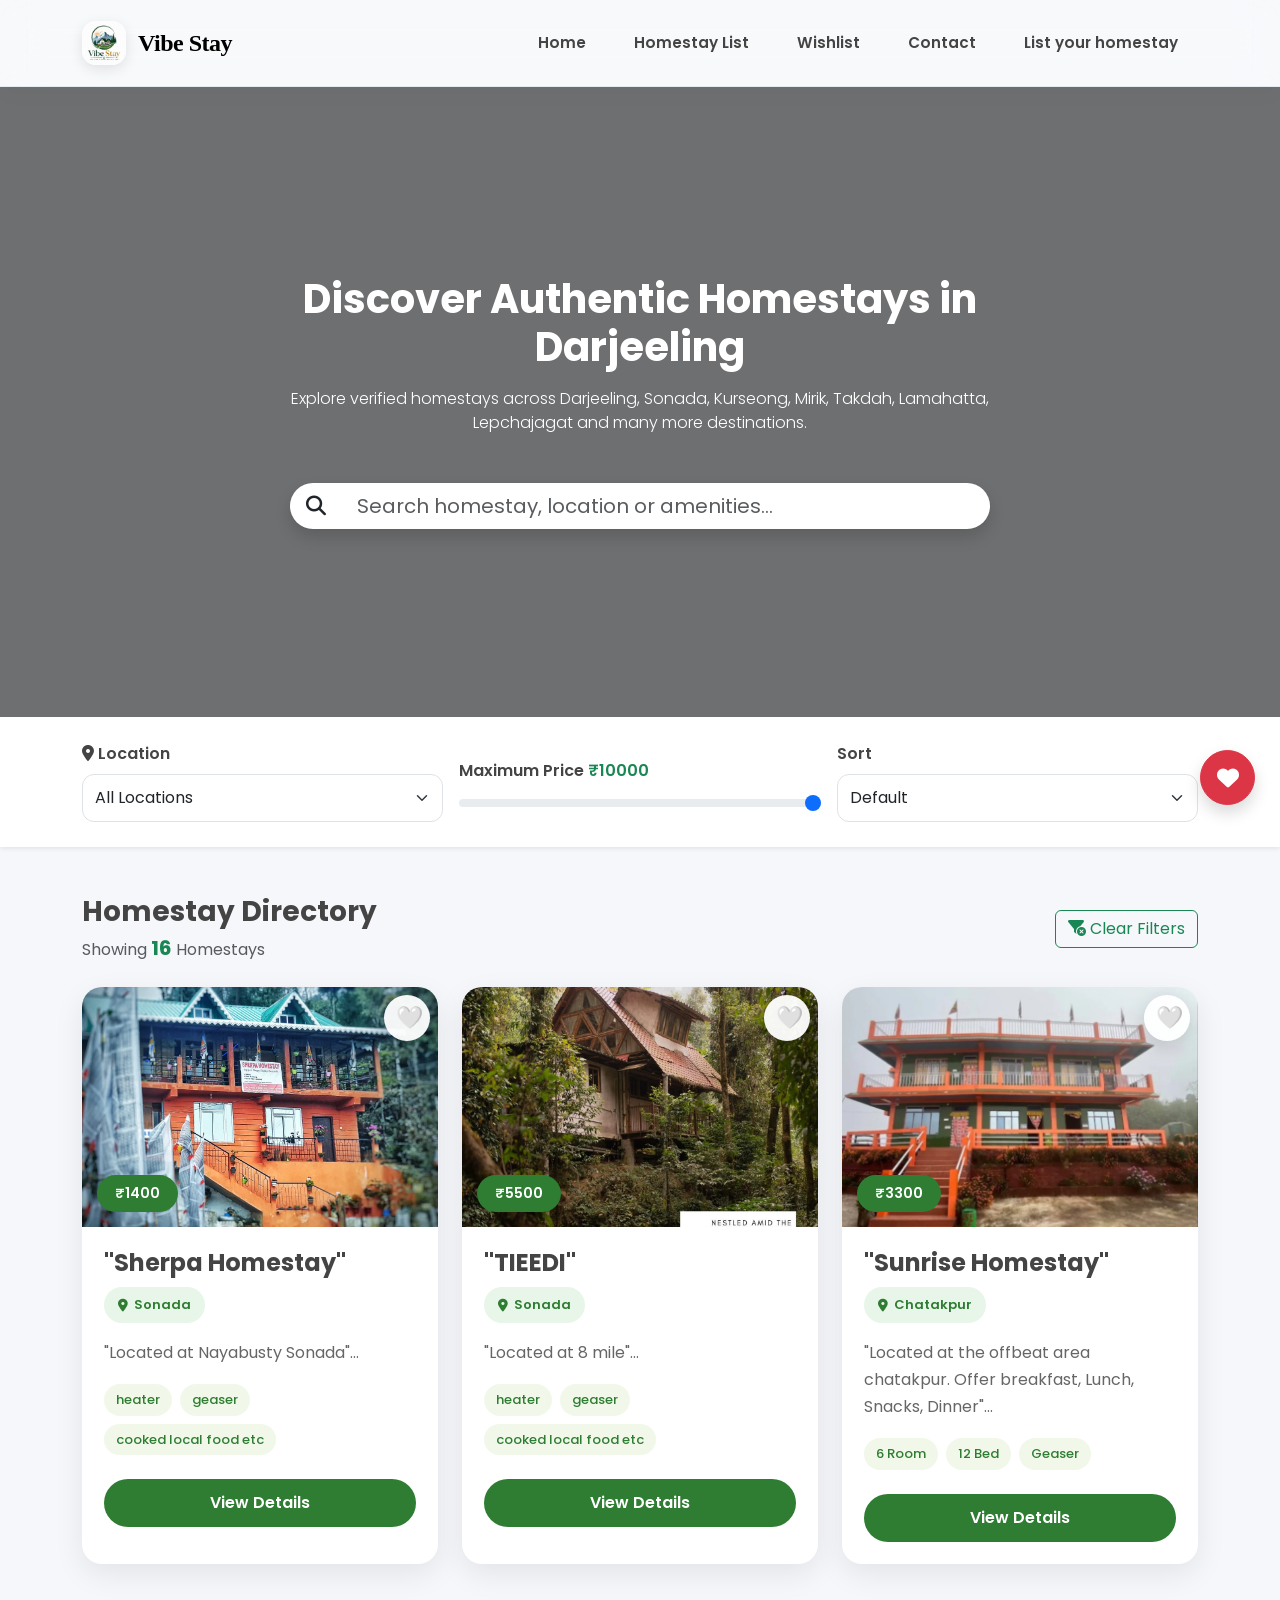
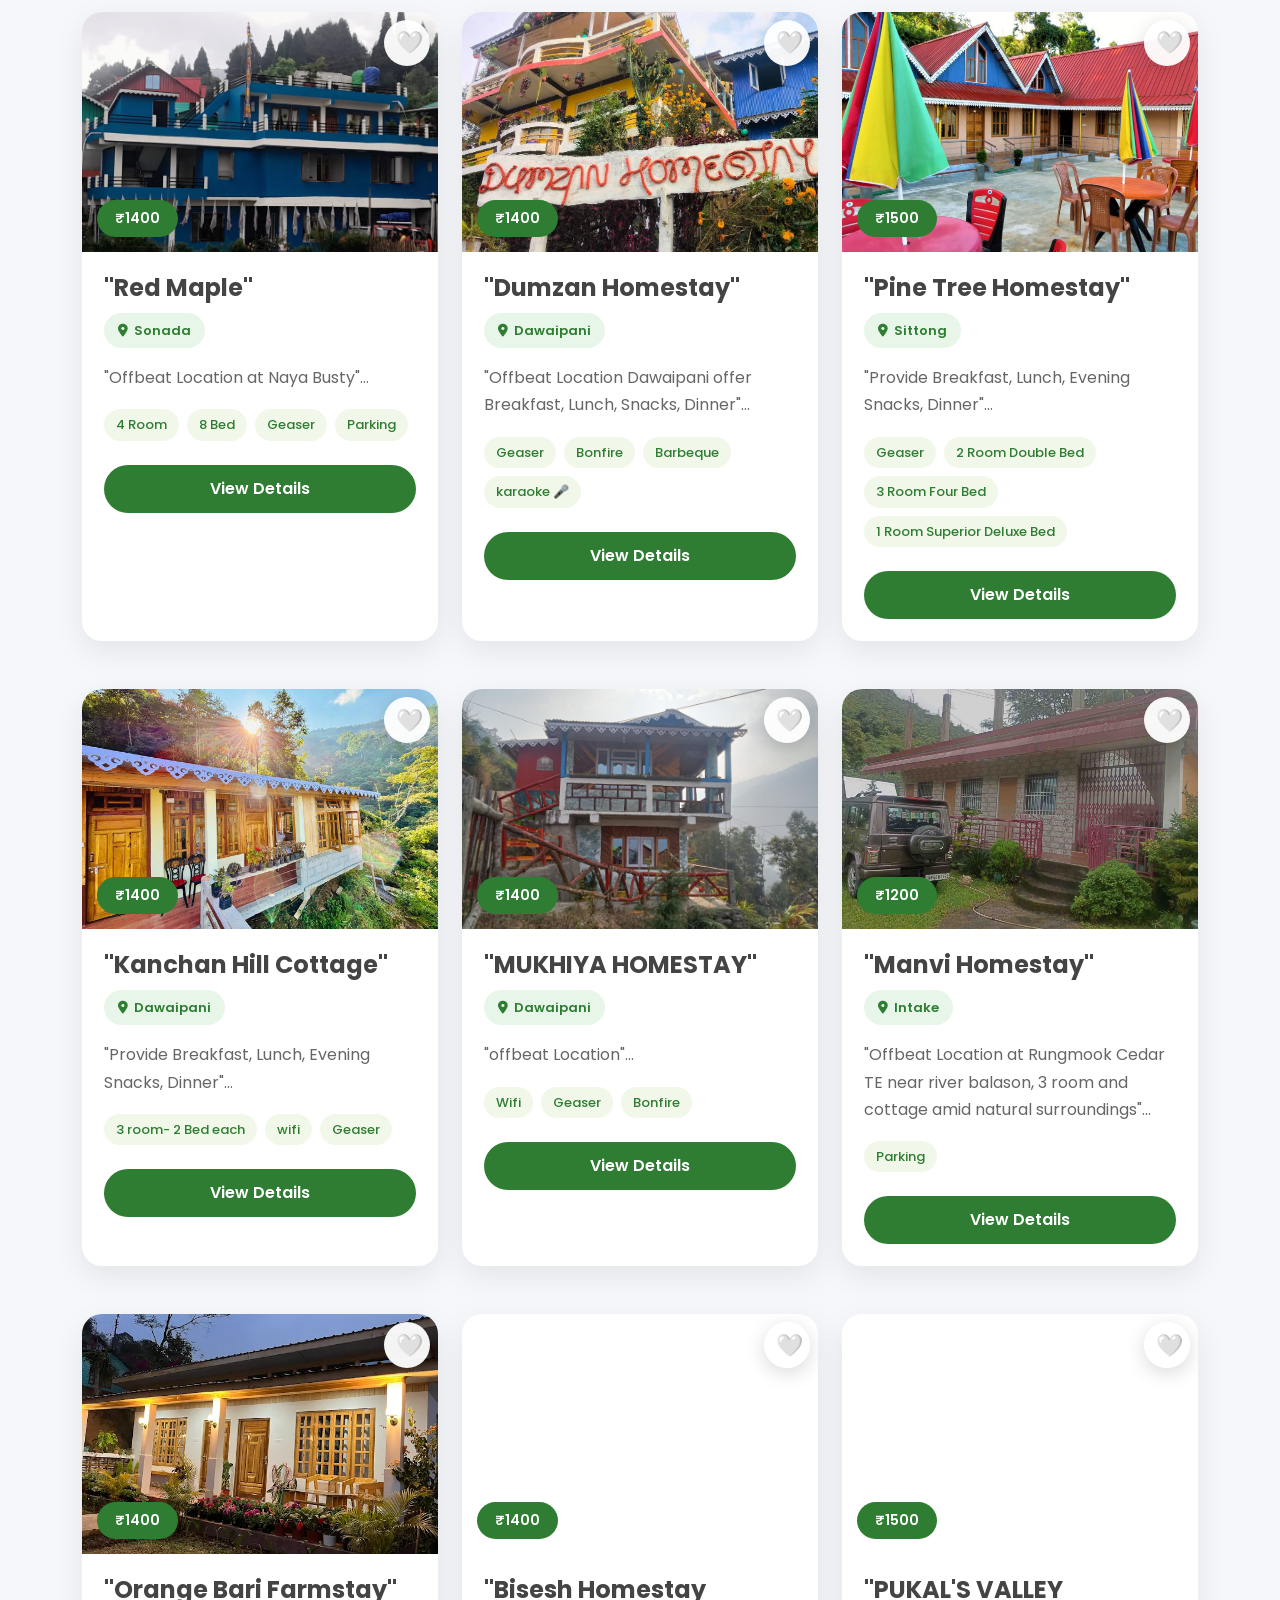
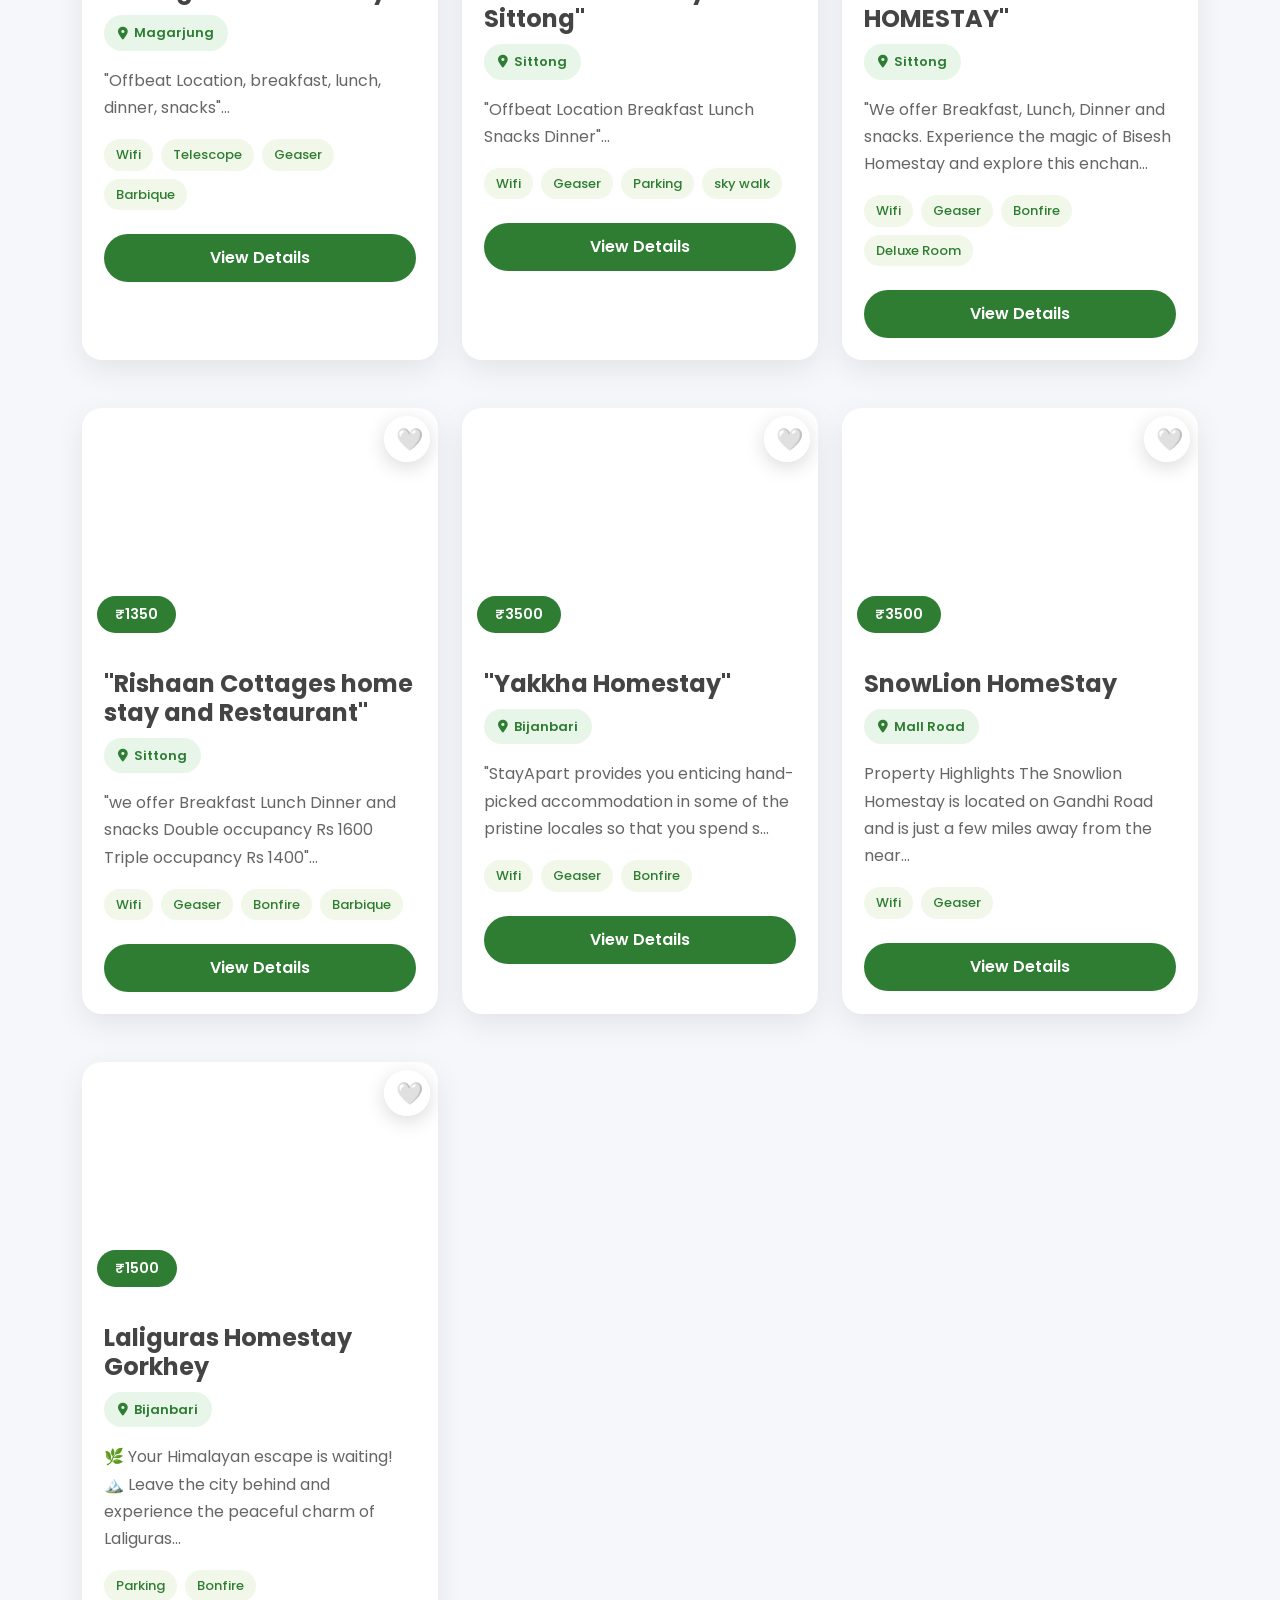
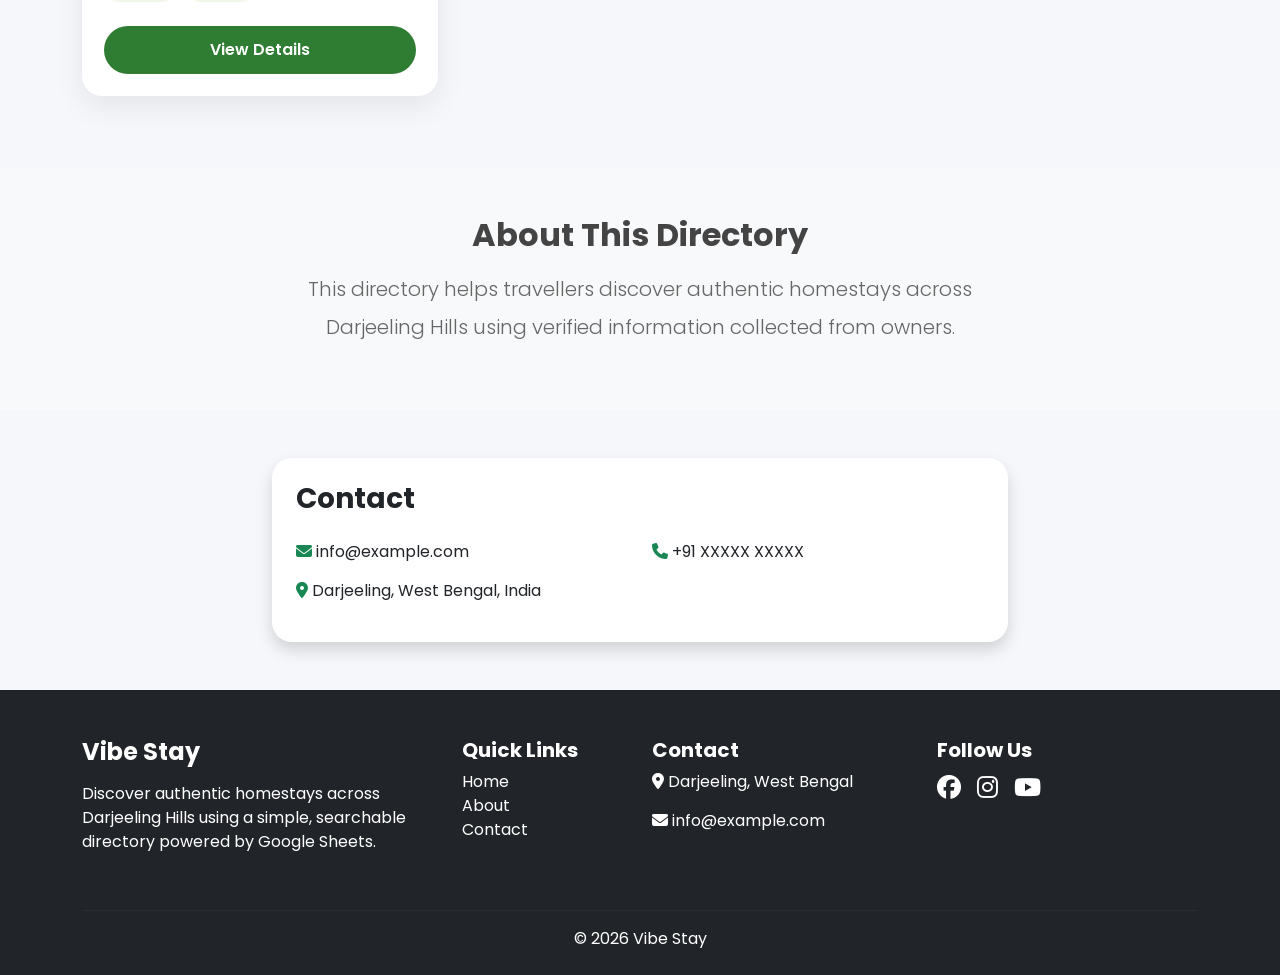
==== index.html @ 65c8ab34 "Update index.html" ====
<!DOCTYPE html>
<html lang="en">

<head>
    
    

    <!-- TITLE -->
    <title>Vibe Stay | Darjeeling Homestay Directory | Find the Best Homestays in Darjeeling</title>

    <!-- SEO -->
    <meta name="description" content="Vibe Stay is a comprehensive directory of homestays in Darjeeling, Kurseong, Mirik, Kalimpong and nearby Himalayan destinations. Browse verified homestays, compare prices, view photos, amenities, contact details and book directly with owners.">
    <meta name="keywords" content="Vibe Stay, Darjeeling homestay, Darjeeling homestays, Sonada homestay, Kurseong homestay, Mirik homestay, Kalimpong homestay">
    <meta name="author" content="Vibe Stay">
    <meta name="robots" content="index, follow">

    <!--for  dumzan -->
     <meta charset="UTF-8">
    <meta name="viewport" content="width=device-width, initial-scale=1.0">

    <!-- Primary Meta Tags -->
    <title>Dumzan Homestay | Vibe Stay</title>
    <meta name="description" content="Book your stay at Dumzan Homestay in Darjeeling.">

    <!-- Open Graph / Facebook / WhatsApp -->
    <meta property="og:type" content="website">
    <meta property="og:site_name" content="Vibe Stay">
    <meta property="og:title" content="Dumzan Homestay | Vibe Stay">
    <meta property="og:description" content="Book your stay at Dumzan Homestay in Darjeeling.">
    <meta property="og:image" content="https://vibestay.store/dumzan/1.jpg">
    <meta property="og:image:width" content="1200">
    <meta property="og:image:height" content="630">
    <meta property="og:url" content="https://vibestay.store/homestay-5.html">

    <!-- Twitter -->
    <meta name="twitter:card" content="summary_large_image">
    <meta name="twitter:title" content="Dumzan Homestay | Vibe Stay">
    <meta name="twitter:description" content="Book your stay at Dumzan Homestay in Darjeeling.">
    <meta name="twitter:image" content="https://vibestay.store/dumzan/1.jpg">

    <meta name="theme-color" content="#198754">
    


    
    <!-- CANONICAL -->
    <link rel="canonical" href="https://vibestay.store/">

    <!-- FAVICON FOR GOOGLE -->
    <!-- FAVICON FOR GOOGLE -->
   <link rel="icon" href="https://vibestay.store/logo.jpeg" type="image/jpeg">
   <link rel="icon" sizes="48x48" href="https://vibestay.store/logo.jpeg">
   <link rel="apple-touch-icon" href="https://vibestay.store/logo.jpeg">

    <!-- OPEN GRAPH -->
    <meta property="og:type" content="website">
    <meta property="og:site_name" content="Vibe Stay">
    <meta property="og:title" content="Vibe Stay | Discover the Best Homestays in Darjeeling">
    <meta property="og:description" content="Find verified homestays across Darjeeling Hills with photos, amenities, prices, maps and direct contact information.">
    <meta property="og:image" content="https://vibestay.store/logo.jpeg">
    <meta property="og:url" content="https://vibestay.store/">
    <meta property="og:locale" content="en_IN">

    <!-- TWITTER -->
    <meta name="twitter:card" content="summary_large_image">
    <meta name="twitter:title" content="Vibe Stay | Darjeeling Homestay Directory">
    <meta name="twitter:description" content="Browse verified homestays across Darjeeling and nearby destinations.">
    <meta name="twitter:image" content="https://vibestay.store/logo.jpeg">

    <!-- ORGANIZATION SCHEMA - FOR GOOGLE LOGO -->
    <script type="application/ld+json">
    {
      "@context": "https://schema.org",
      "@type": "Organization",
      "name": "Vibe Stay",
      "url": "https://vibestay.store/",
      "logo": "https://vibestay.store/logo.jpeg"
    }
    </script>

    <!-- WEBSITE SCHEMA -->
    <script type="application/ld+json">
    {
      "@context":"https://schema.org",
      "@type":"WebSite",
      "name":"Vibe Stay",
      "url":"https://vibestay.store/",
      "potentialAction":{
        "@type":"SearchAction",
        "target":"https://vibestay.store/?search={search_term_string}",
        "query-input":"required name=search_term_string"
      }
    }
    </script>

    <!-- CSS -->
    <link href="https://cdn.jsdelivr.net/npm/bootstrap@5.3.7/dist/css/bootstrap.min.css" rel="stylesheet">
    <link href="https://cdnjs.cloudflare.com/ajax/libs/font-awesome/6.6.0/css/all.min.css" rel="stylesheet">
    <link href="https://fonts.googleapis.com/css2?family=Poppins:wght@400;600;700&family=Sora:wght@600;700&display=swap" rel="stylesheet">
    <link rel="stylesheet" href="style.css">
</head>



<body>


<!-- ===========================
        NAVBAR
============================ 

<nav class="navbar navbar-expand-lg navbar-light bg-white shadow-sm sticky-top">

    <div class="container">

        <a class="navbar-brand d-flex align-items-center" href="index.html">

            <img src="logo.jpeg"
               alt="Vibe Stay Logo"
             class="brand-logo">

            <span class="brand-name">
                 Vibe Stay
            </span>

        </a>

        <button class="navbar-toggler"
                type="button"
                data-bs-toggle="collapse"
                data-bs-target="#navbar">

            <span class="navbar-toggler-icon"></span>

        </button>

        <div class="collapse navbar-collapse"
             id="navbar">

            <ul class="navbar-nav ms-auto align-items-lg-center">

                <li class="nav-item">

                    <a class="nav-link active"
                       href="#">

                        Home

                    </a>

                </li>

                <li class="nav-item">

                    <a class="nav-link"
                       href="wishlist.html">

                        <i class="fa-solid fa-heart text-danger"></i>

                        Wishlist

                        <span id="wishlistCount"
                              class="badge bg-success rounded-pill ms-1">

                            0

                        </span>

                    </a>

                </li>

                <li class="nav-item">

                    <a class="nav-link"
                       href="#about">

                        About

                    </a>

                </li>

                <li class="nav-item">

                    <a class="nav-link"
                       href="#contact">

                        Contact

                    </a>

                </li>

            </ul>

        </div>

    </div>

</nav>
-->

    <!--nav start-->

    <nav class="navbar navbar-expand-lg">
    <div class="container">
        <a class="navbar-brand d-flex align-items-center" href="index.html">
            <img src="logo.jpeg" alt="Vibe Stay Logo" class="brand-logo">
            <span class="brand-name">Vibe Stay</span>
        </a>
        <button class="navbar-toggler border-0 shadow-none" type="button" data-bs-toggle="collapse" data-bs-target="#navbarNav" aria-controls="navbarNav" aria-expanded="false" aria-label="Toggle navigation">
            <span class="navbar-toggler-icon"></span>
        </button>
        <div class="collapse navbar-collapse" id="navbarNav">
            <ul class="navbar-nav ms-auto align-items-lg-center gap-2 mt-3 mt-lg-0">
                <li class="nav-item">
                    <a class="nav-link" href="#">Home</a>
                </li>
                <li class="nav-item">
                    <a class="nav-link" href="#list">Homestay List</a>
                </li>
                <li class="nav-item">
                    <a class="nav-link" href="wishlist.html">Wishlist</a>
                </li>
                <li class="nav-item">
                    <a class="nav-link" href="#contact">Contact</a>
                </li>
                <li class="nav-item">
                    <a class="nav-link" href="https://forms.gle/K9R7t8KozEf6VYGq6">List your homestay</a>
                </li>
            </ul>
        </div>
    </div>
</nav>

    <!--nav end -->
        


<!-- ===========================
        HERO SECTION
============================ -->

<section class="hero" id="hero">

    <div class="hero-overlay">

        <div class="container">

            <div class="row justify-content-center">

                <div class="col-lg-8 text-center text-white">

                    <h1 class="display-4 fw-bold">

                        Discover Authentic Homestays
                        in Darjeeling

                    </h1>

                    <p class="lead mt-3">

                        Explore verified homestays across
                        Darjeeling, Sonada, Kurseong,
                        Mirik, Takdah, Lamahatta,
                        Lepchajagat and many more destinations.

                    </p>

                    <!-- Search -->

                    <div class="search-box mt-5">

                        <div class="input-group input-group-lg shadow">

                            <span class="input-group-text bg-white border-0">

                                <i class="fa-solid fa-magnifying-glass"></i>

                            </span>

                            <input

                                id="searchInput"

                                type="text"

                                class="form-control border-0"

                                placeholder="Search homestay, location or amenities...">

                        </div>

                    </div>

                </div>

            </div>

        </div>

    </div>

</section>



<!-- ===========================
        FILTER BAR
============================ -->

<section class="filter-section shadow-sm">

    <div class="container">

        <div class="row g-3 align-items-end">

            <div class="col-lg-4">

                <label class="form-label fw-semibold">

                    <i class="fa-solid fa-location-dot"></i>

                    Location

                </label>

                <select id="locationFilter"
                        class="form-select">

                    <option value="">

                        All Locations

                    </option>

                </select>

            </div>

            <div class="col-lg-4">

                <label class="form-label fw-semibold">

                    Maximum Price

                    <span id="priceValue"
                          class="text-success">

                        ₹10000

                    </span>

                </label>

                <input

                    id="priceSlider"

                    class="form-range"

                    type="range"

                    min="500"

                    max="10000"

                    step="500"

                    value="10000">

            </div>

            <div class="col-lg-4">

                <label class="form-label fw-semibold">

                    Sort

                </label>

                <select id="sortSelect"
                        class="form-select">

                    <option value="default">

                        Default

                    </option>

                    <option value="priceLow">

                        Price: Low → High

                    </option>

                    <option value="priceHigh">

                        Price: High → Low

                    </option>

                    <option value="nameAZ">

                        Name A → Z

                    </option>

                    <option value="nameZA">

                        Name Z → A

                    </option>

                </select>

            </div>

        </div>

    </div>

  </section>
<!-- ===========================
        DIRECTORY SECTION
============================ -->

<section class="directory-section py-5" id="list">

    <div class="container">

        <!-- Top Bar -->

        <div class="row align-items-center mb-4">

            <div class="col-lg-6">

                <h3 class="fw-bold mb-1">

                    Homestay Directory

                </h3>

                <p class="text-muted mb-0">

                    Showing

                    <span id="resultCount"
                          class="fw-bold text-success">

                        0

                    </span>

                    Homestays

                </p>

            </div>

            <div class="col-lg-6 text-lg-end mt-3 mt-lg-0">

                <button

                    id="clearFilters"

                    class="btn btn-outline-success">

                    <i class="fa-solid fa-filter-circle-xmark"></i>

                    Clear Filters

                </button>

            </div>

        </div>



        <!-- Loading -->

        <div

            id="loading"

            class="text-center py-5">

            <div class="spinner-border text-success"
                 role="status">

            </div>

            <p class="mt-3">

                Loading Homestays...

            </p>

        </div>



        <!-- No Result -->

        <div

            id="noResult"

            class="text-center py-5 d-none">

            <i class="fa-solid fa-house-circle-xmark
                      display-3 text-secondary">

            </i>

            <h3 class="mt-4">

                No Homestays Found

            </h3>

            <p class="text-muted">

                Try changing your search or filters.

            </p>

        </div>



        <!-- Cards -->

        <div

            class="row g-4"

            id="homestayContainer">

        </div>

    </div>

</section>



<!-- ===========================
        FLOATING BUTTONS
============================ -->

<button

    id="topBtn"

    class="btn btn-success rounded-circle shadow">

    <i class="fa-solid fa-arrow-up"></i>

</button>



<a

    href="wishlist.html"

    id="floatingWishlist"

    class="btn btn-danger rounded-circle shadow">

    <i class="fa-solid fa-heart"></i>

</a>
<!--
<a href="guide.html"
   class="guide-fab"
   title="Travel Guide">

    🧭

</a>
-->
<!-- ===========================
        ABOUT
============================ -->

<section

    id="about"

    class="py-5 bg-light">

    <div class="container">

        <div class="row">

            <div class="col-lg-8 mx-auto text-center">

                <h2 class="fw-bold">

                    About This Directory

                </h2>

                <p class="lead mt-3">

                    This directory helps travellers
                    discover authentic homestays across
                    Darjeeling Hills using verified
                    information collected from owners.

                </p>

            </div>

        </div>

    </div>

</section>



<!-- ===========================
        CONTACT
============================ -->

<section

    id="contact"

    class="py-5">

    <div class="container">

        <div class="row">

            <div class="col-lg-8 mx-auto">

                <div class="card shadow border-0">

                    <div class="card-body p-4">

                        <h3 class="fw-bold mb-4">

                            Contact

                        </h3>

                        <div class="row">

                            <div class="col-md-6">

                                <p>

                                    <i class="fa-solid fa-envelope text-success"></i>

                                    info@example.com

                                </p>

                            </div>

                            <div class="col-md-6">

                                <p>

                                    <i class="fa-solid fa-phone text-success"></i>

                                    +91 XXXXX XXXXX

                                </p>

                            </div>

                            <div class="col-12">

                                <p>

                                    <i class="fa-solid fa-location-dot text-success"></i>

                                    Darjeeling, West Bengal, India

                                </p>

                            </div>

                        </div>

                    </div>

                </div>

            </div>

        </div>

    </div>

  </section>

  <!-- ===========================
        IMAGE PREVIEW MODAL
============================ -->

<div class="modal fade"
     id="imageModal"
     tabindex="-1"
     aria-hidden="true">

    <div class="modal-dialog modal-xl modal-dialog-centered">

        <div class="modal-content border-0">

            <div class="modal-header">

                <h5 class="modal-title">

                    Homestay Photo

                </h5>

                <button
                    type="button"
                    class="btn-close"
                    data-bs-dismiss="modal">

                </button>

            </div>

            <div class="modal-body p-0">

                <img

                    id="previewImage"

                    src=""

                    class="img-fluid w-100"

                    alt="Homestay">

            </div>

        </div>

    </div>

</div>



<!-- ===========================
        TOAST NOTIFICATION
============================ -->

<div

    class="toast-container position-fixed
           bottom-0 end-0 p-3">

    <div

        id="toastMessage"

        class="toast align-items-center
               text-bg-success border-0"

        role="alert">

        <div class="d-flex">

            <div
                id="toastText"
                class="toast-body">

                Success

            </div>

            <button

                type="button"

                class="btn-close btn-close-white
                       me-2 m-auto"

                data-bs-dismiss="toast">

            </button>

        </div>

    </div>

</div>



<!-- ===========================
        FOOTER
============================ -->

<footer class="bg-dark text-white pt-5 pb-4">

    <div class="container">

        <div class="row">

            <!-- Brand -->

            <div class="col-lg-4 mb-4">

                <h4 class="fw-bold">

                    Vibe Stay

                </h4>

                <p class="mt-3">

                    Discover authentic homestays across
                    Darjeeling Hills using a simple,
                    searchable directory powered by
                    Google Sheets.

                </p>

            </div>



            <!-- Quick Links -->

            <div class="col-lg-2 col-md-6 mb-4">

                <h5>

                    Quick Links

                </h5>

                <ul class="list-unstyled">

                    <li>

                        <a href="#"
                           class="text-white text-decoration-none">

                            Home

                        </a>

                    </li>

                    <li>

                        <a href="#about"
                           class="text-white text-decoration-none">

                            About

                        </a>

                    </li>

                    <li>

                        <a href="#contact"
                           class="text-white text-decoration-none">

                            Contact

                        </a>

                    </li>

                </ul>

            </div>



            <!-- Contact -->

            <div class="col-lg-3 col-md-6 mb-4" id="contact">

                <h5>

                    Contact

                </h5>

                <p>

                    <i class="fa-solid fa-location-dot"></i>

                    Darjeeling, West Bengal

                </p>

                <p>

                    <i class="fa-solid fa-envelope"></i>

                    info@example.com

                </p>

            </div>



            <!-- Social -->

            <div class="col-lg-3 mb-4">

                <h5>

                    Follow Us

                </h5>

                <div class="d-flex gap-3 fs-4">

                    <a href="#"
                       class="text-white">

                        <i class="fab fa-facebook"></i>

                    </a>

                    <a href="#"
                       class="text-white">

                        <i class="fab fa-instagram"></i>

                    </a>

                    <a href="#"
                       class="text-white">

                        <i class="fab fa-youtube"></i>

                    </a>

                </div>

            </div>

        </div>

        <hr>

        <div class="text-center">

            © 2026 Vibe Stay

        </div>

    </div>

</footer>



<!-- ===========================
        JAVASCRIPT
============================ -->

<script src="https://cdn.jsdelivr.net/npm/bootstrap@5.3.7/dist/js/bootstrap.bundle.min.js" defer></script>

<script src="script.js" defer></script>
---- style.css ----
/* ==========================================
   DARJEELING HOMESTAY DIRECTORY
   STYLE.CSS (Optimized & Cleaned)
========================================== */

:root {
    --primary: #2E7D32;
    --secondary: #4CAF50;
    --accent: #FFC107;
    --light: #F5F7FA;
    --dark: #212529;
    --white: #FFFFFF;
    --shadow: 0 10px 30px rgba(0, 0, 0, .08);
    --radius: 18px;
}

*,
*::before,
*::after {
    margin: 0;
    padding: 0;
    box-sizing: border-box;
}

html {
    scroll-behavior: smooth;
}

body {
    font-family: 'Poppins', sans-serif;
    background: var(--light);
    color: #444;
}

/* ==========================================
   OPTIMIZED NAVBAR & BRANDING
========================================== 

.navbar {
    position: sticky;
    top: 0;
    z-index: 1050;
    
    
    background: rgba(255, 255, 255, 0.85); 
    
    
    backdrop-filter: blur(8px);
    -webkit-backdrop-filter: blur(8px);
    
    
    box-shadow: 0 4px 20px rgba(0, 0, 0, 0.05);
    border-bottom: 1px solid rgba(255, 255, 255, 0.3);
    
    
    transition: background-color 0.3s ease, box-shadow 0.3s ease;
    padding: 14px 0;

    
    will-change: transform;
    transform: translateZ(0);
}

.navbar.scrolled {
    background: rgba(255, 255, 255, 0.95) !important; 
    box-shadow: 0 4px 20px rgba(0, 0, 0, 0.08);
} 

.navbar-brand {
    display: flex;
    align-items: center;
    gap: 12px;
    text-decoration: none;
    color: var(--primary) !important;
    transition: transform 0.2s ease;
}

.navbar-brand:hover {
    transform: scale(1.02);
}

.brand-logo {
    width: 48px;
    height: 48px;
    object-fit: contain;
}

.brand-name {
    font-family: 'Sora', sans-serif;
    font-size: 2rem;
    font-weight: 700;
    color: var(--primary);
    letter-spacing: .5px;
}

.brand-name:hover {
    color: #157347;
}

.nav-link {
    position: relative;
    font-weight: 600;
    color: #222 !important;
    margin-left: 18px;
    padding: 8px 16px;
    border-radius: 30px;
    transition: color 0.2s ease, background-color 0.2s ease;
}

.nav-link:hover,
.nav-link.active {
    color: var(--primary) !important;
    background: rgba(255, 255, 255, 0.5);
}

@media (max-width: 991px) {
    .navbar-collapse {
        margin-top: 12px;
        padding: 15px;
        border-radius: 18px;
        background: rgba(255, 255, 255, 0.92);
        
        
        backdrop-filter: blur(6px);
        -webkit-backdrop-filter: blur(6px);

        border: 1px solid rgba(255, 255, 255, 0.30);
        box-shadow: 0 8px 24px rgba(0, 0, 0, 0.08);
    }

    .nav-link {
        margin: 8px 0;
        padding: 12px 16px;
    }
}
*/
   /* ==========================================
           EDITORIAL FLOATING NAVBAR
        ========================================== */
        .navbar {
            padding: 16px 0;
            background: transparent;
            position: sticky;
            top: 0;
            z-index: 1050;
            transition: var(--transition-bounce);
        }

        .navbar.scrolled, .navbar {
            background: rgba(255, 255, 255, 0.25);
            backdrop-filter: blur(20px);
            -webkit-backdrop-filter: blur(20px);
            border-bottom: 1px solid rgba(226, 232, 240, 0.8);
            box-shadow: 0 4px 25px rgba(0,0,0,0.03);
        }

        .navbar-brand {
            gap: 12px;
        }

        .brand-logo {
            width: 44px;
            height: 44px;
            object-fit: cover;
            border-radius: 14px;
            box-shadow: 0 4px 14px rgba(0,0,0,0.1);
        }

        .brand-name {
            font-family: 'Playfair Display', serif;
            font-size: 1.5rem;
            font-weight: 700;
            color: var(--brand-emerald) !important;
            letter-spacing: -0.02em;
        }

        .nav-link {
            color: var(--text-primary) !important;
            font-weight: 600;
            font-size: 0.95rem;
            padding: 8px 20px !important;
            border-radius: 50px;
            transition: var(--transition-bounce);
        }

        .nav-link:hover {
            color: var(--brand-emerald) !important;
            background: var(--brand-emerald-light);
        }
/*nav end*/

/* ==========================================
   HERO SECTION
========================================== */

.hero {
    position: relative;
    min-height: 70vh;
    background: url("https://images.unsplash.com/photo-1506744038136-46273834b3fb?auto=format&fit=crop&w=1600&q=80") center center/cover no-repeat;
}

.hero-overlay {
    background: rgba(0, 0, 0, .55);
    min-height: 70vh;
    display: flex;
    align-items: center;
}

.hero h1 {
    font-size: 40px;
    font-weight: 700;
    line-height: 1.2;
}

.hero p {
    font-size: 16px;
}

.search-box {
    max-width: 700px;
    margin: auto;
}

.input-group {
    border-radius: 50px;
    overflow: hidden;
}

.input-group-text {
    border: none;
}

.form-control {
    border: none !important;
    box-shadow: none !important;
}

/* ==========================================
   FILTER SECTION
========================================== */

.filter-section {
    background: #fff;
    padding: 25px 0;
    position: sticky;
    top: 72px;
    z-index: 100;
}

.form-select {
    border-radius: 12px;
    height: 48px;
}

.form-range {
    cursor: pointer;
}

/* ==========================================
   DIRECTORY & HOMESTAY CARDS
========================================== */

.directory-section {
    padding: 70px 0;
}

.directory-section h3 {
    font-weight: 700;
}

#resultCount {
    font-size: 20px;
}

.homestay-card {
    background: #fff;
    border-radius: 20px;
    overflow: hidden;
    box-shadow: var(--shadow);
    transition: transform .35s ease, box-shadow .35s ease;
    position: relative;
    height: 100%;
}

.homestay-card:hover {
    transform: translateY(-10px);
    box-shadow: 0 20px 40px rgba(0, 0, 0, .15);
}

.card-image {
    position: relative;
    height: 240px;
    overflow: hidden;
}

.card-image img {
    width: 100%;
    height: 100%;
    object-fit: cover;
    transition: transform .5s ease;
}

.homestay-card:hover img {
    transform: scale(1.08);
}

.wishlist {
    position: absolute;
    top: 15px;
    right: 15px;
    width: 46px;
    height: 46px;
    border: none;
    border-radius: 50%;
    background: rgba(255, 255, 255, .95);
    cursor: pointer;
    font-size: 22px;
    transition: transform .3s ease;
    box-shadow: 0 5px 20px rgba(0, 0, 0, .15);
}

.wishlist:hover {
    transform: scale(1.1);
}

.price-badge {
    position: absolute;
    bottom: 15px;
    left: 15px;
    background: var(--primary);
    color: #fff;
    padding: 8px 18px;
    border-radius: 30px;
    font-size: 14px;
    font-weight: 600;
}

.location-badge {
    display: inline-flex;
    align-items: center;
    gap: 6px;
    background: #E8F5E9;
    color: var(--primary);
    padding: 8px 14px;
    border-radius: 25px;
    font-size: 13px;
    font-weight: 600;
}

.card-body {
    padding: 22px;
}

.card-title {
    font-size: 24px;
    font-weight: 700;
    margin-bottom: 10px;
}

.card-text {
    color: #666;
    line-height: 1.7;
}

.amenity-list {
    display: flex;
    flex-wrap: wrap;
    gap: 8px;
    margin: 18px 0;
}

.amenity {
    background: #F1F8E9;
    color: var(--primary);
    padding: 6px 12px;
    border-radius: 20px;
    font-size: 13px;
    font-weight: 500;
}

.btn-view {
    width: 100%;
    border-radius: 40px;
    padding: 12px;
    font-weight: 600;
    background: var(--primary);
    color: #fff;
    border: none;
    transition: background .3s ease, transform .3s ease;
}

.btn-view:hover {
    background: #1B5E20;
    transform: translateY(-2px);
}

/* ==========================================
   UI STATES & FLOATING ACTIONS
========================================== */

#loading,
#noResult {
    padding: 80px 0;
}

.spinner-border {
    width: 3.5rem;
    height: 3.5rem;
}

#noResult i {
    opacity: .4;
}

#topBtn,
#floatingWishlist {
    position: fixed;
    right: 25px;
    width: 55px;
    height: 55px;
    border-radius: 50%;
    z-index: 999;
    box-shadow: 0 10px 25px rgba(0, 0, 0, .25);
}

#topBtn {
    bottom: 25px;
    display: none;
}

#floatingWishlist {
    bottom: 95px;
    display: flex;
    justify-content: center;
    align-items: center;
    font-size: 22px;
}

.guide-fab {
    position: fixed;
    bottom: 150px;
    right: 20px;
    width: 55px;
    height: 55px;
    border-radius: 50%;
    background: #0d6efd;
    color: #fff;
    text-decoration: none;
    display: flex;
    justify-content: center;
    align-items: center;
    font-size: 22px;
    box-shadow: 0 8px 20px rgba(0, 0, 0, .25);
    z-index: 999;
    transition: transform .3s ease;
}

.guide-fab:hover {
    transform: scale(1.1);
    color: white;
}

/* ==========================================
   MODALS, TOASTS & SECTIONS
========================================== */

.modal-content {
    border-radius: 20px;
    overflow: hidden;
}

#previewImage {
    max-height: 85vh;
    object-fit: cover;
}

.toast {
    border-radius: 14px;
}

#about {
    background: #ffffff;
}

#about h2,
#contact .card-title,
footer h4,
footer h5 {
    font-weight: 700;
}

#about p {
    color: #666;
    line-height: 1.9;
}

#contact .card {
    border-radius: 20px;
    box-shadow: var(--shadow);
}

#contact p {
    margin-bottom: 15px;
}

footer {
    background: #1c1c1c;
}

footer a {
    transition: color .3s ease;
}

footer a:hover {
    color: var(--accent) !important;
}

footer hr {
    border-color: rgba(255, 255, 255, .15);
}

/* ==========================================
   ANIMATIONS & SCROLLBAR
========================================== */

.fade-up {
    animation: fadeUp .8s ease;
}

@keyframes fadeUp {
    from {
        opacity: 0;
        transform: translateY(30px);
    }
    to {
        opacity: 1;
        transform: translateY(0);
    }
}

.zoom {
    animation: zoom .4s ease;
}

@keyframes zoom {
    from {
        transform: scale(.9);
    }
    to {
        transform: scale(1);
    }
}

::-webkit-scrollbar {
    width: 10px;
}

::-webkit-scrollbar-thumb {
    background: var(--primary);
    border-radius: 10px;
}

::-webkit-scrollbar-track {
    background: #eee;
}

/* ==========================================
   UTILITIES
========================================== */

.shadow-hover {
    transition: box-shadow .3s ease;
}

.shadow-hover:hover {
    box-shadow: 0 15px 40px rgba(0, 0, 0, .15);
}

.rounded-xl {
    border-radius: 20px;
}

.text-primary-green {
    color: var(--primary);
}

.bg-primary-green {
    background: var(--primary);
}

.cursor-pointer {
    cursor: pointer;
}

.object-cover {
    object-fit:cover;
}

.transition {
    transition: all .3s ease;
}

/* ==========================================
   RESPONSIVE DESIGN
========================================== */

@media (max-width: 992px) {
    .hero,
    .hero-overlay {
        min-height: 60vh;
    }

    .hero-overlay {
        padding: 40px 0;
    }

    .hero h1 {
        font-size: 42px;
    }

    .hero p {
        font-size: 18px;
    }

    .filter-section {
        position: relative;
        top: 0;
    }
}

@media (max-width: 768px) {
    .brand-name {
        font-size: 1.45rem;
    }

    .brand-logo {
        width: 45px;
        height: 45px;
    }

    .hero,
    .hero-overlay {
        min-height: 55vh;
    }

    .hero-overlay {
        padding: 30px 15px;
    }

    .hero h1 {
        font-size: 34px;
        line-height: 1.3;
    }

    .hero p {
        font-size: 16px;
    }

    .search-box {
        margin-top: 25px;
    }

    .filter-section {
        padding: 18px 15px;
    }

    .directory-section {
        padding: 40px 0;
    }

    .card-image {
        height: 220px;
    }

    .card-title {
        font-size: 22px;
    }

    .card-body {
        padding: 18px;
    }

    #topBtn {
        width: 50px;
        height: 50px;
        right: 18px;
        bottom: 18px;
    }

    #floatingWishlist {
        width: 50px;
        height: 50px;
        right: 18px;
        bottom: 80px;
    }
}

@media (max-width: 576px) {
    .hero,
    .hero-overlay {
        min-height: 50vh;
    }

    .hero-overlay {
        padding: 25px 15px;
    }

    .hero h1 {
        font-size: 28px;
    }

    .hero p {
        font-size: 15px;
    }

    .search-box .form-control {
        font-size: 15px;
    }

    .search-box .input-group {
        border-radius: 14px;
    }

    .filter-section {
        padding: 15px;
        border-radius: 15px;
    }

    .directory-section h3 {
        font-size: 24px;
    }

    .card-image {
        height: 200px;
    }

    .wishlist {
        width: 42px;
        height: 42px;
        font-size: 18px;
    }

    .price-badge {
        font-size: 13px;
        padding: 6px 14px;
    }

    .location-badge {
        font-size: 12px;
    }

    .amenity {
        font-size: 12px;
        padding: 5px 10px;
    }

    .btn-view {
        padding: 11px;
    }

    footer {
        text-align: center;
    }

    footer .col-lg-4,
    footer .col-lg-3,
    footer .col-lg-2,
    footer .col-md-6 {
        margin-bottom: 30px;
    }
}

@media (max-width: 380px) {
    .hero h1 {
        font-size: 24px;
    }

    .hero p {
        font-size: 14px;
    }

    .brand-name {
        font-size: 1.25rem;
    }

    .card-title {
        font-size: 20px;
    }
}
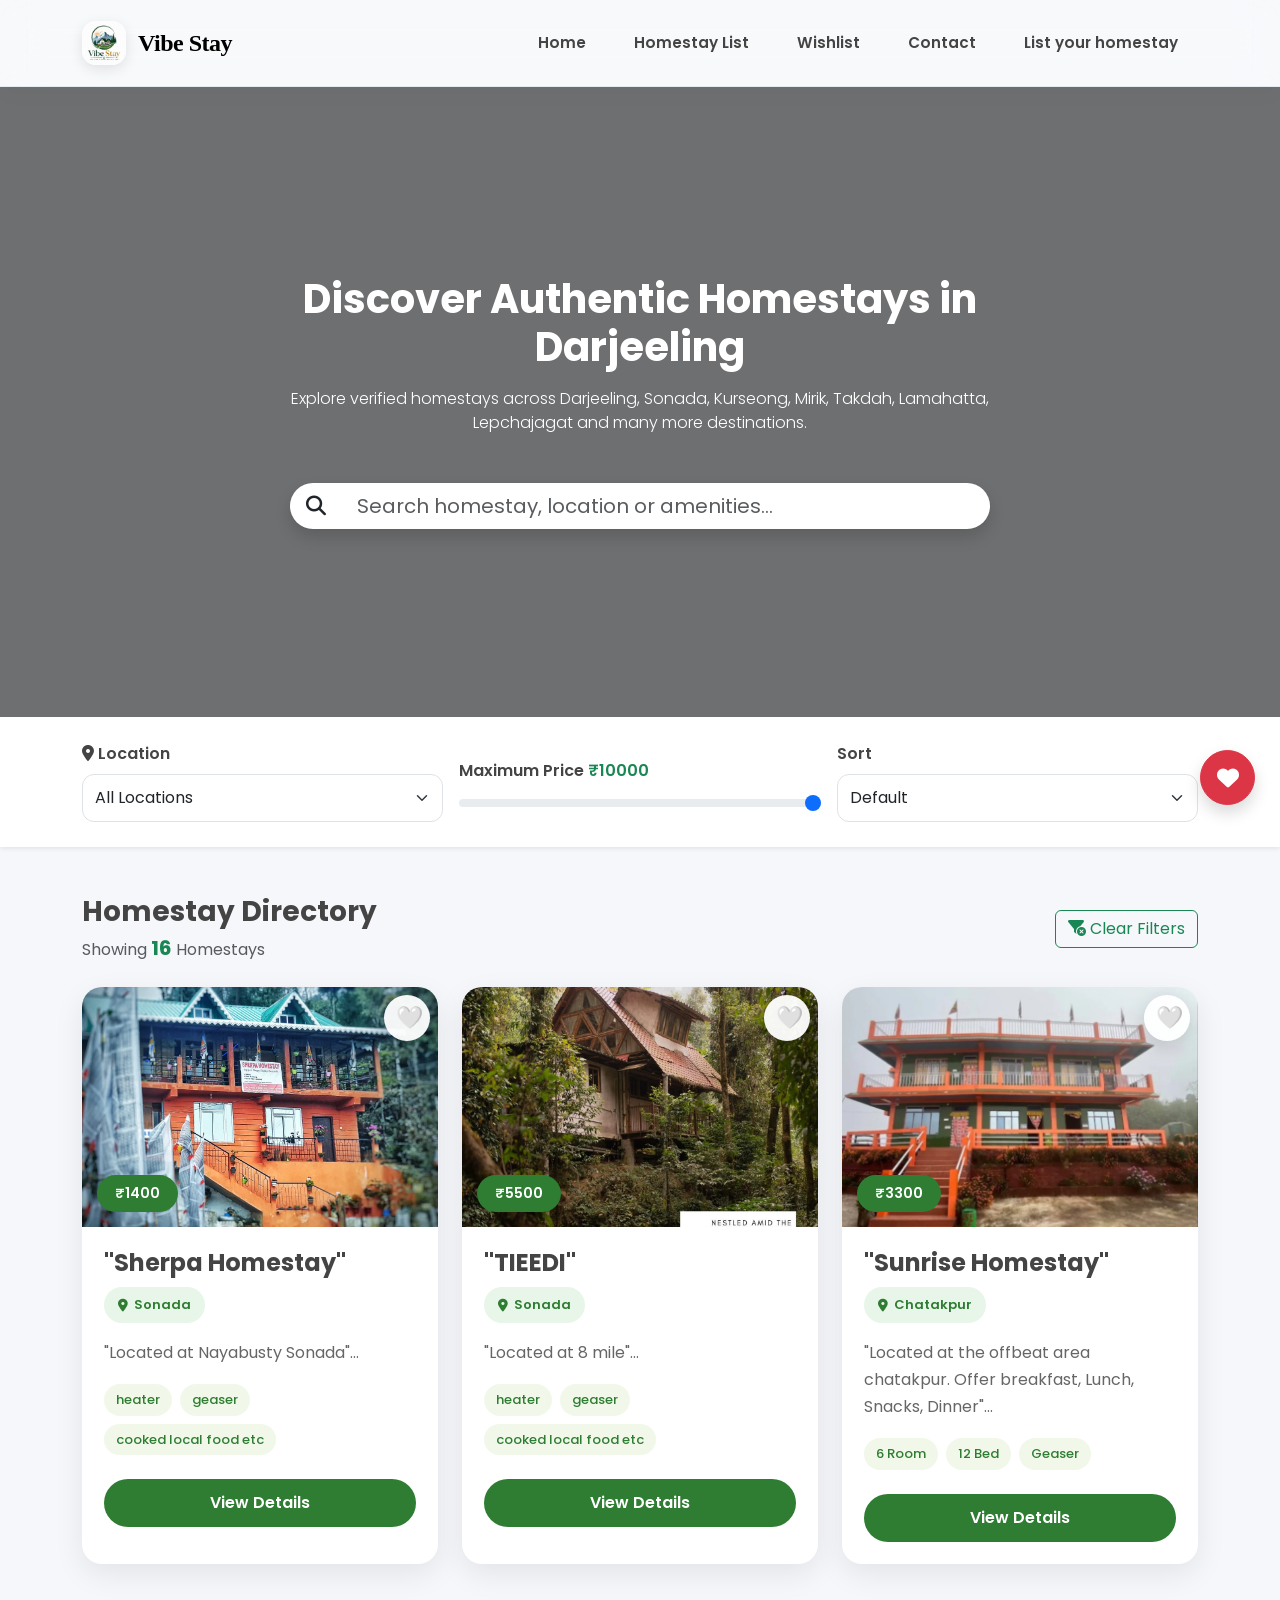
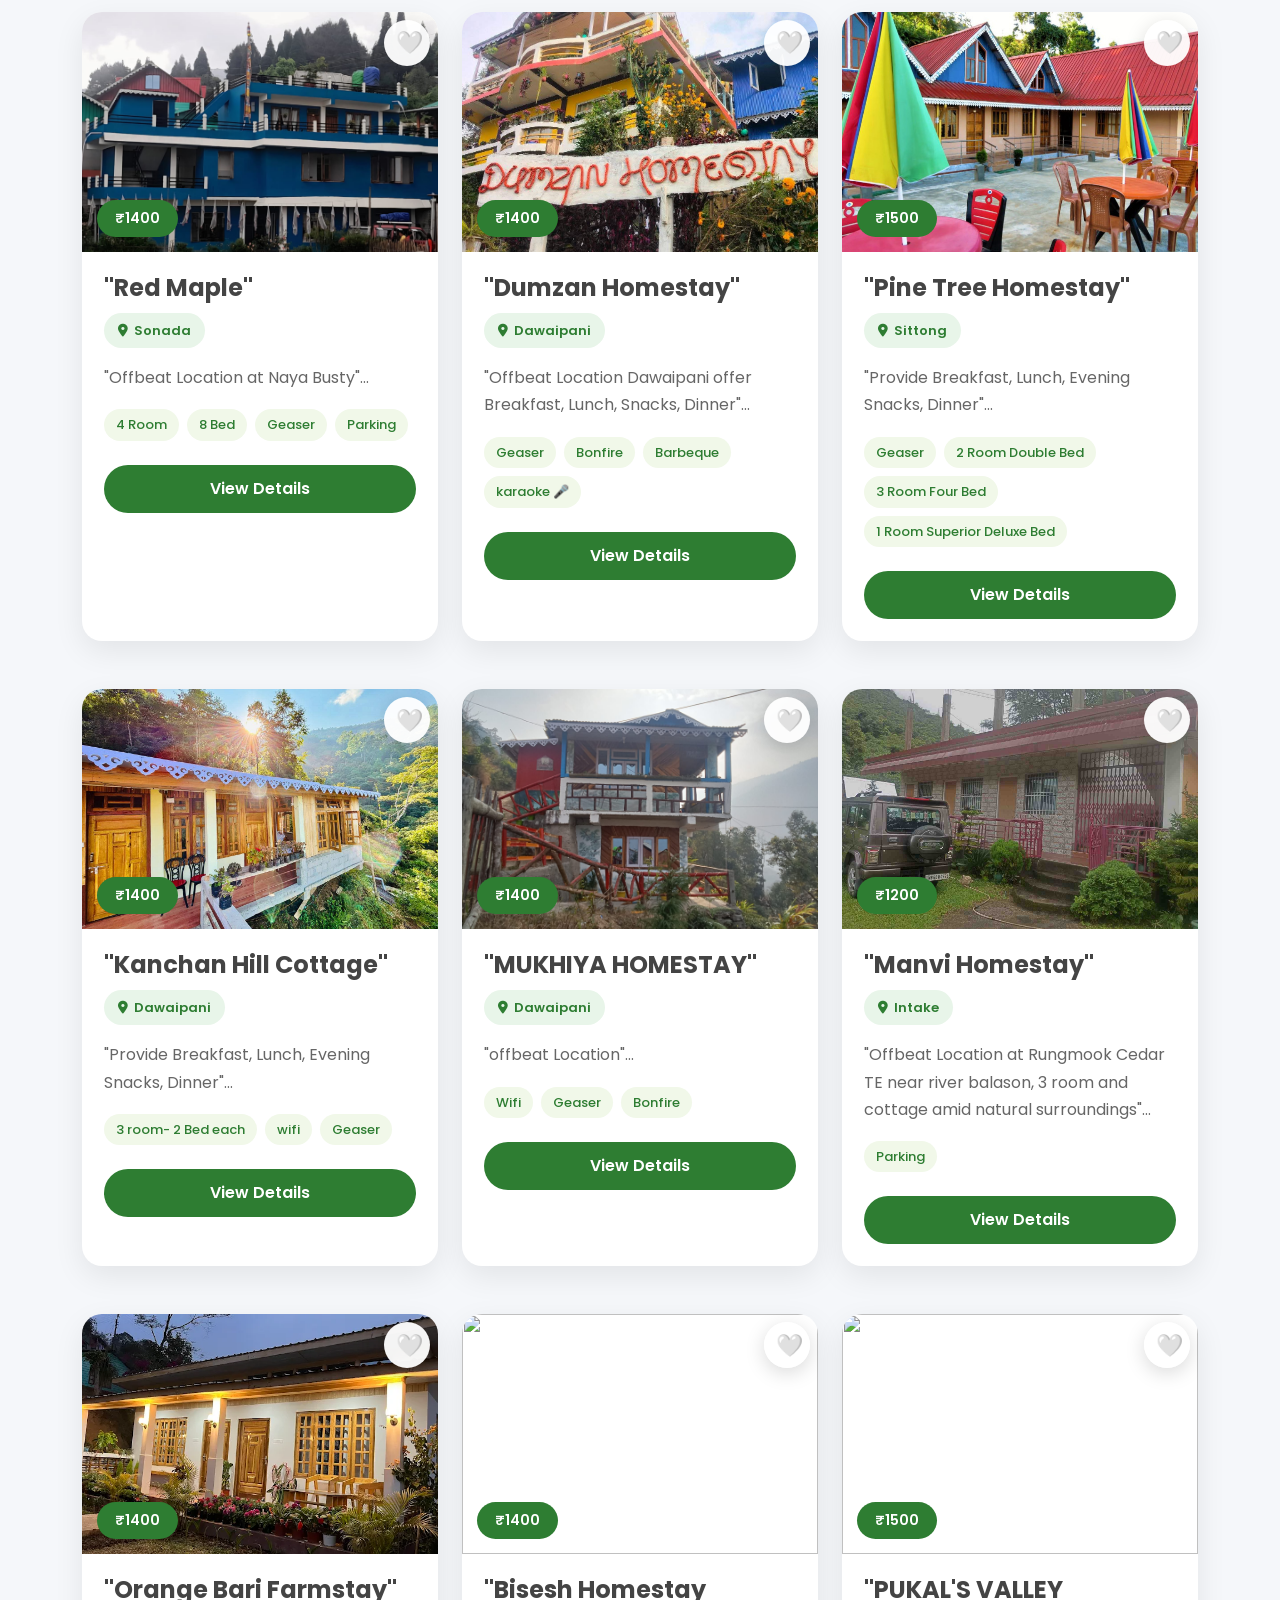
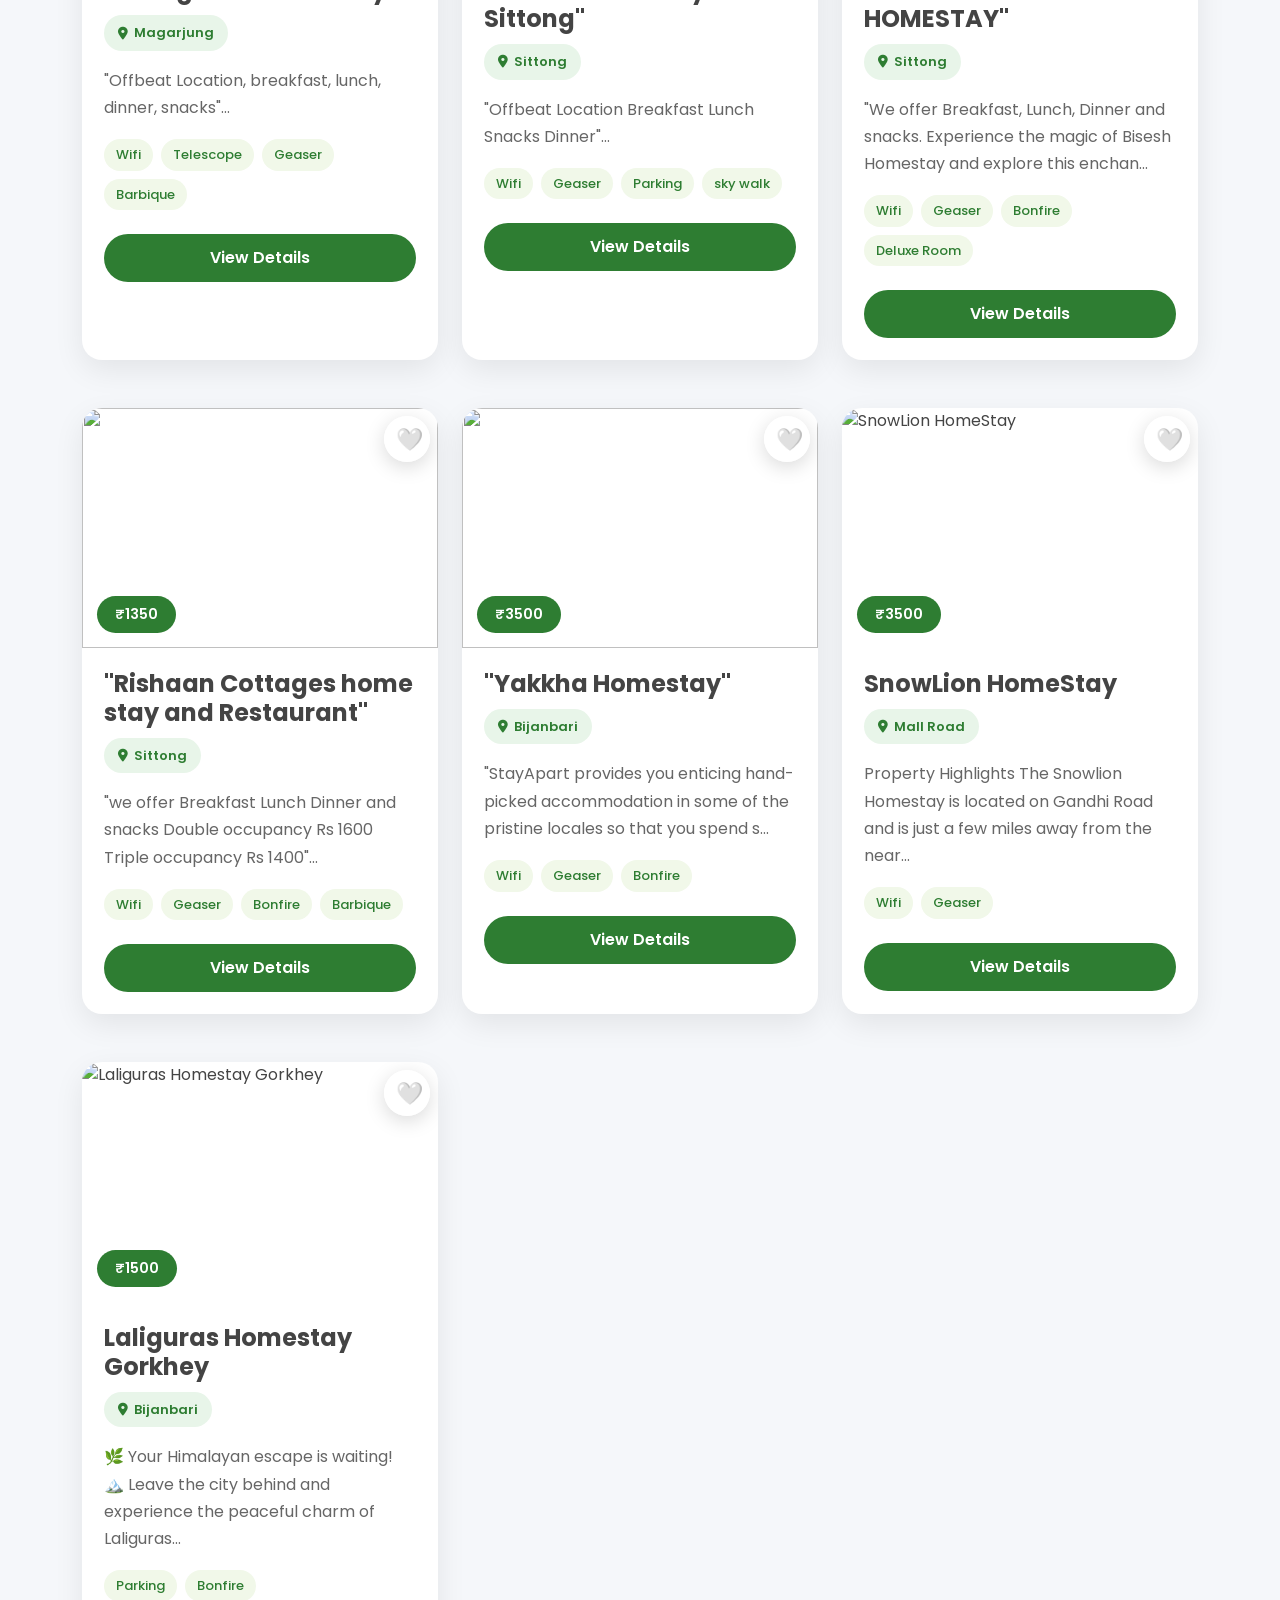
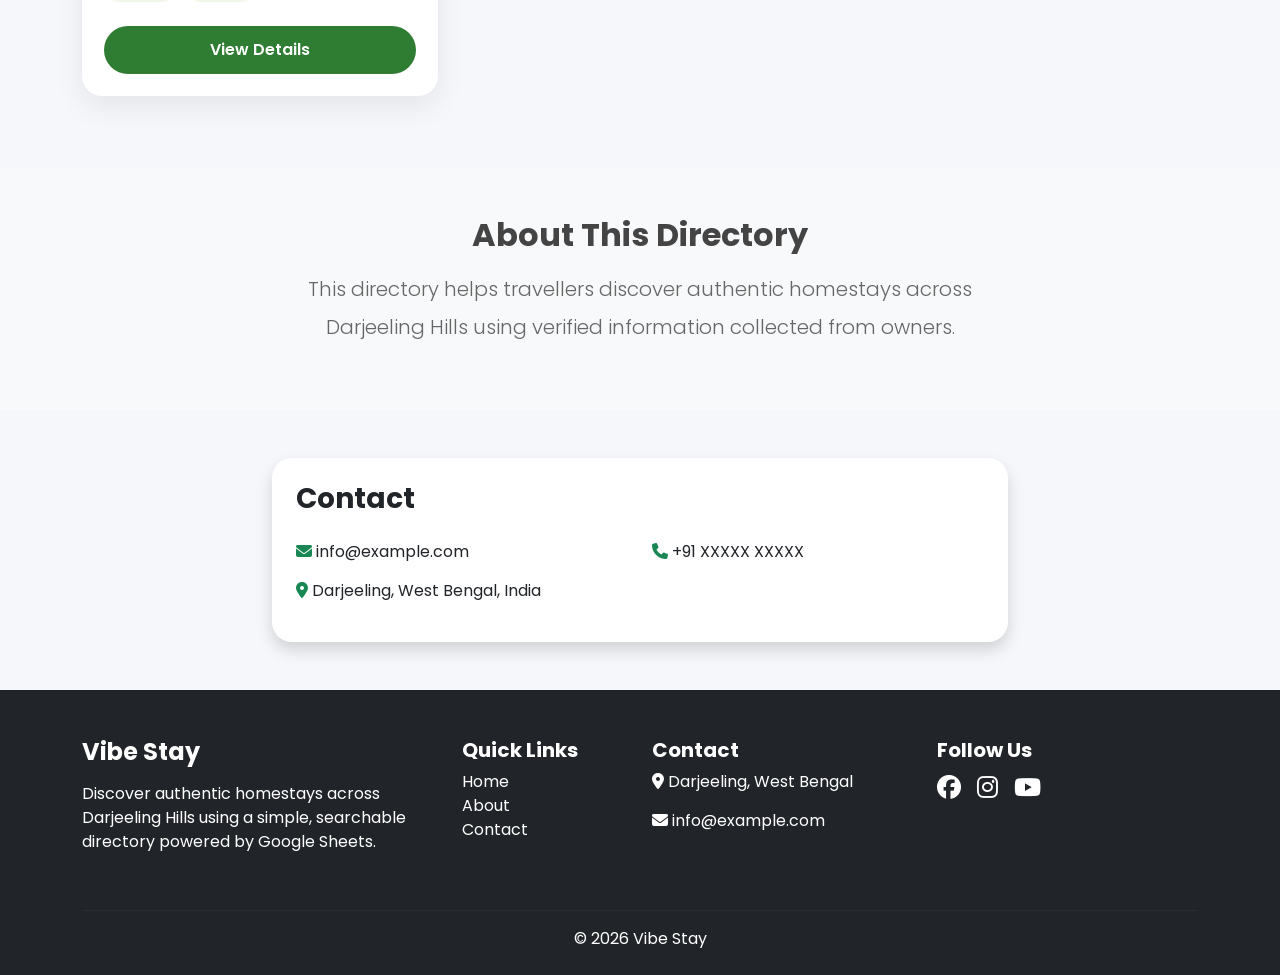
==== commit 07ebaf26: "Update index.html" ====
--- a/index.html
+++ b/index.html
@@ -227,7 +227,7 @@
                     <a class="nav-link" href="#contact">Contact</a>
                 </li>
                 <li class="nav-item">
-                    <a class="nav-link" href="https://forms.gle/K9R7t8KozEf6VYGq6">List your homestay</a>
+                    <a class="nav-link" href="https://docs.google.com/forms/d/e/1FAIpQLSdy76p-AG0LGkCpY6zKGrAxJKJjNepW0OdQiGl13kiPHic3fQ/viewform">List your homestay</a>
                 </li>
             </ul>
         </div>
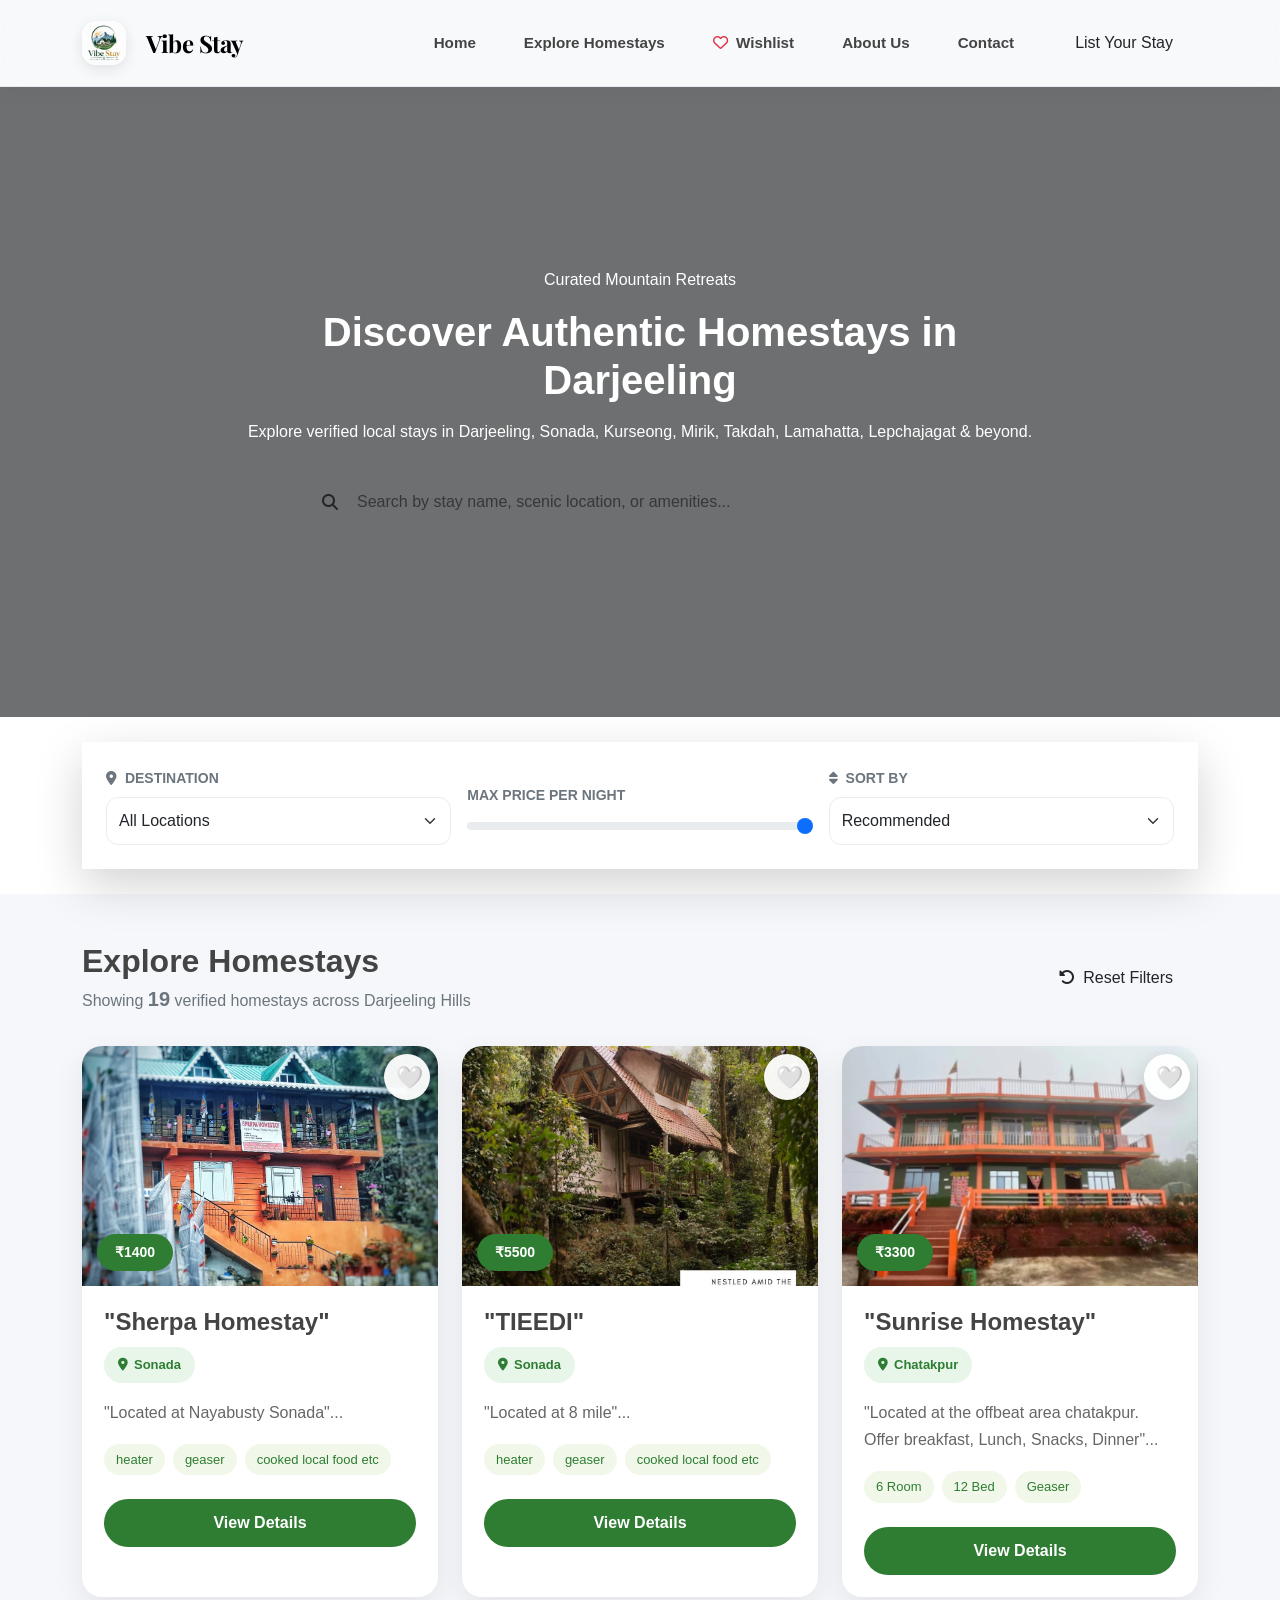
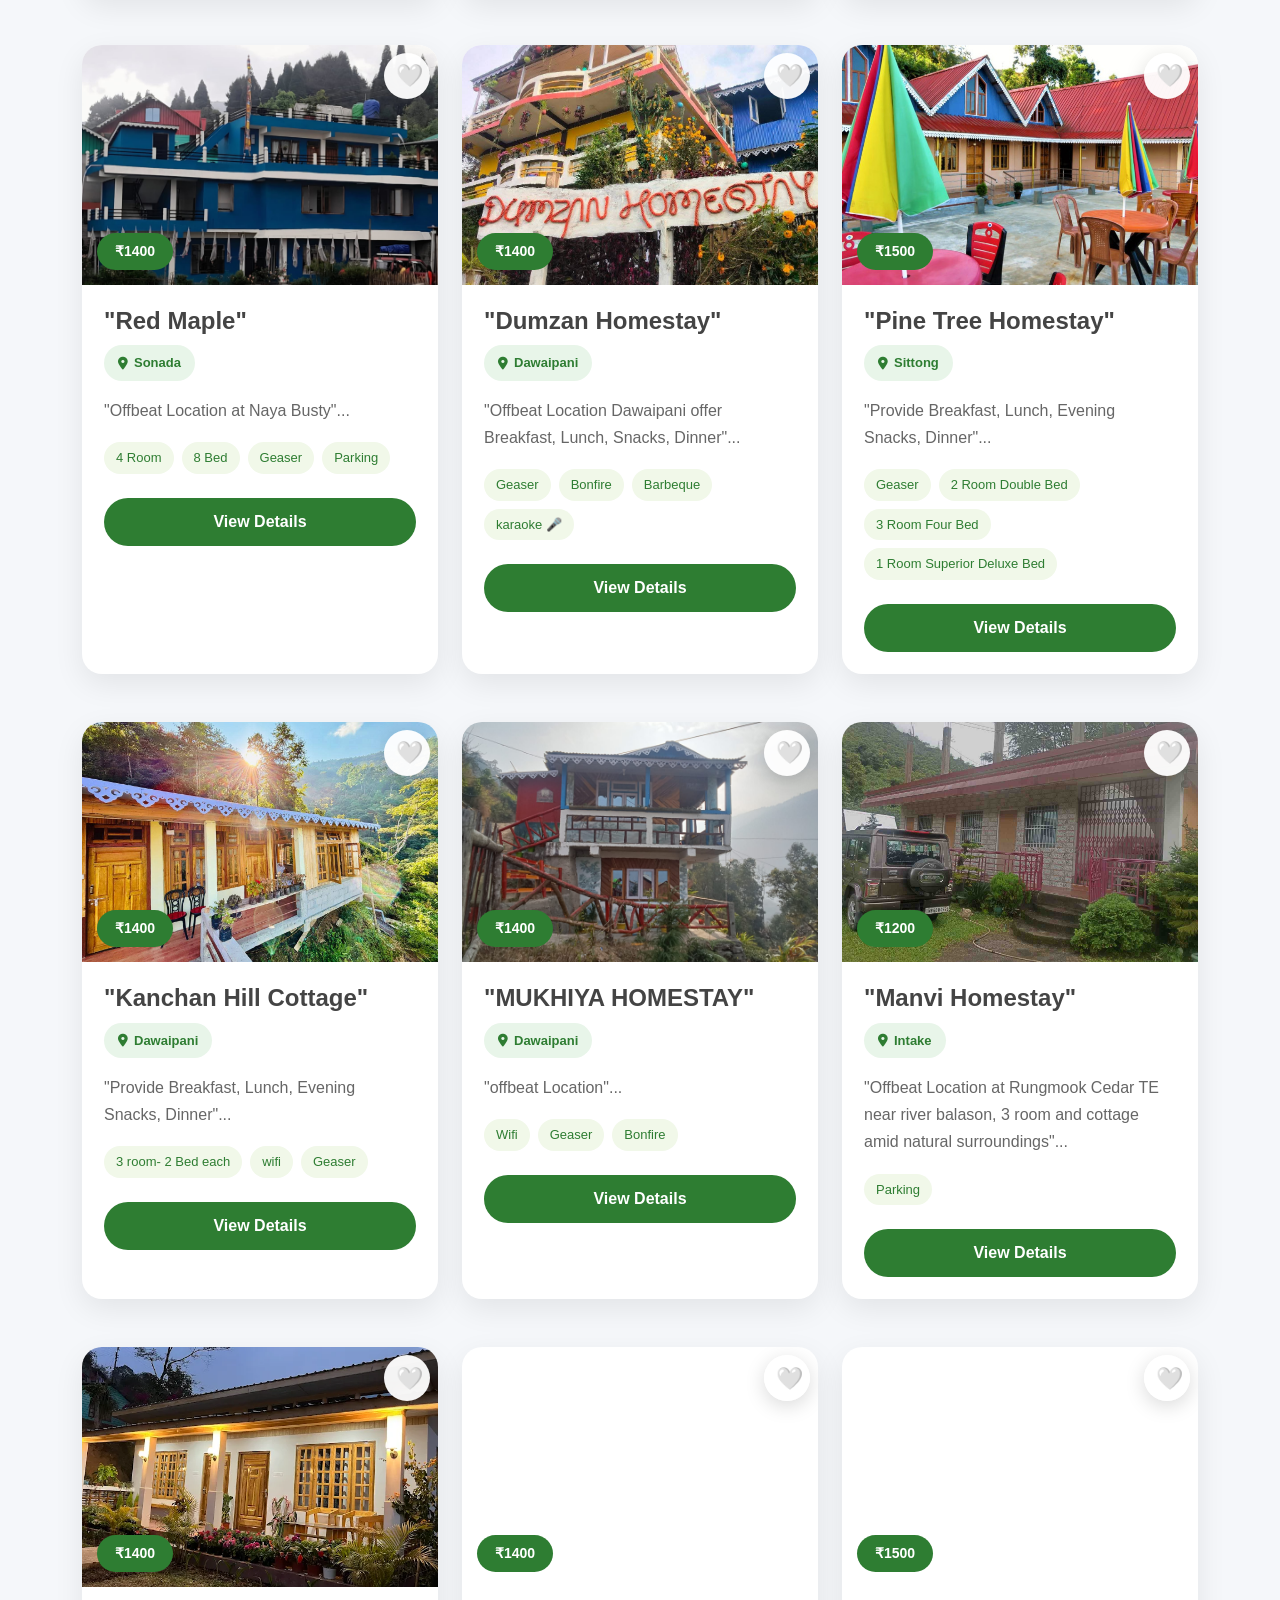
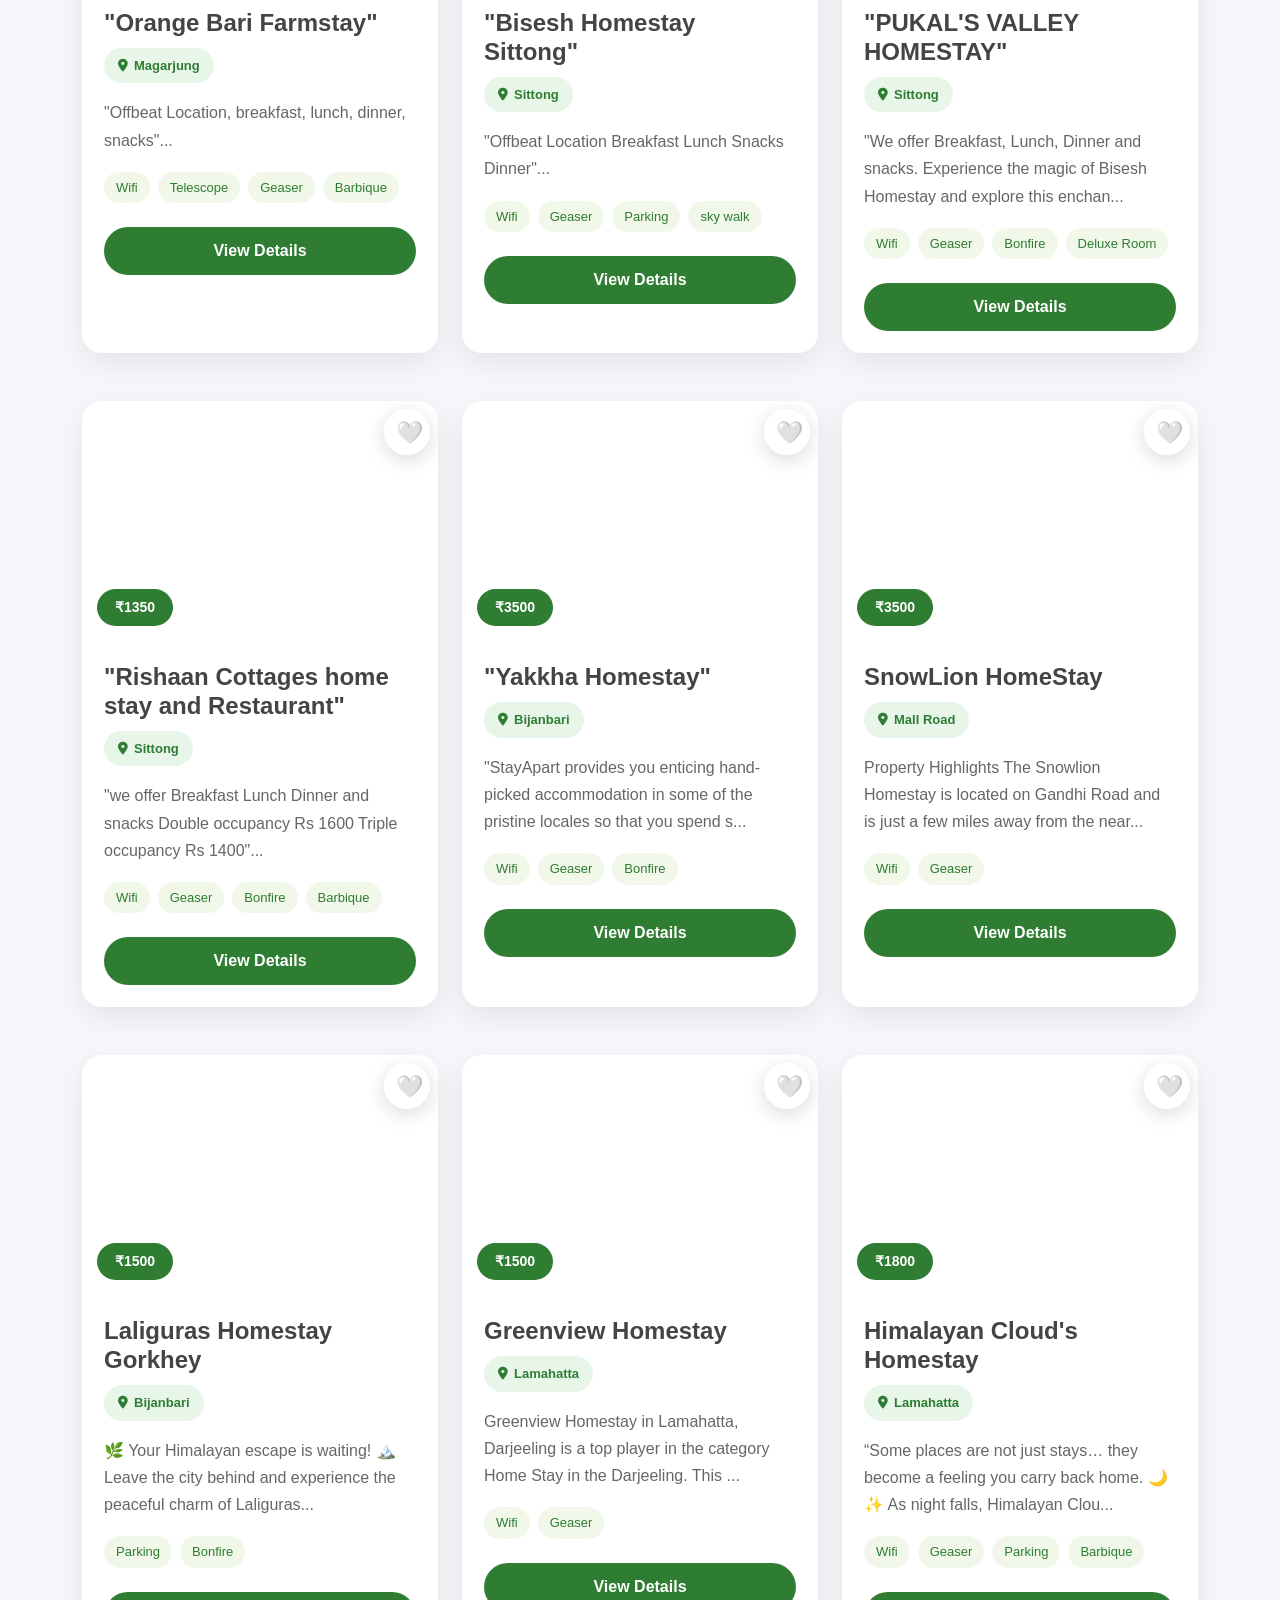
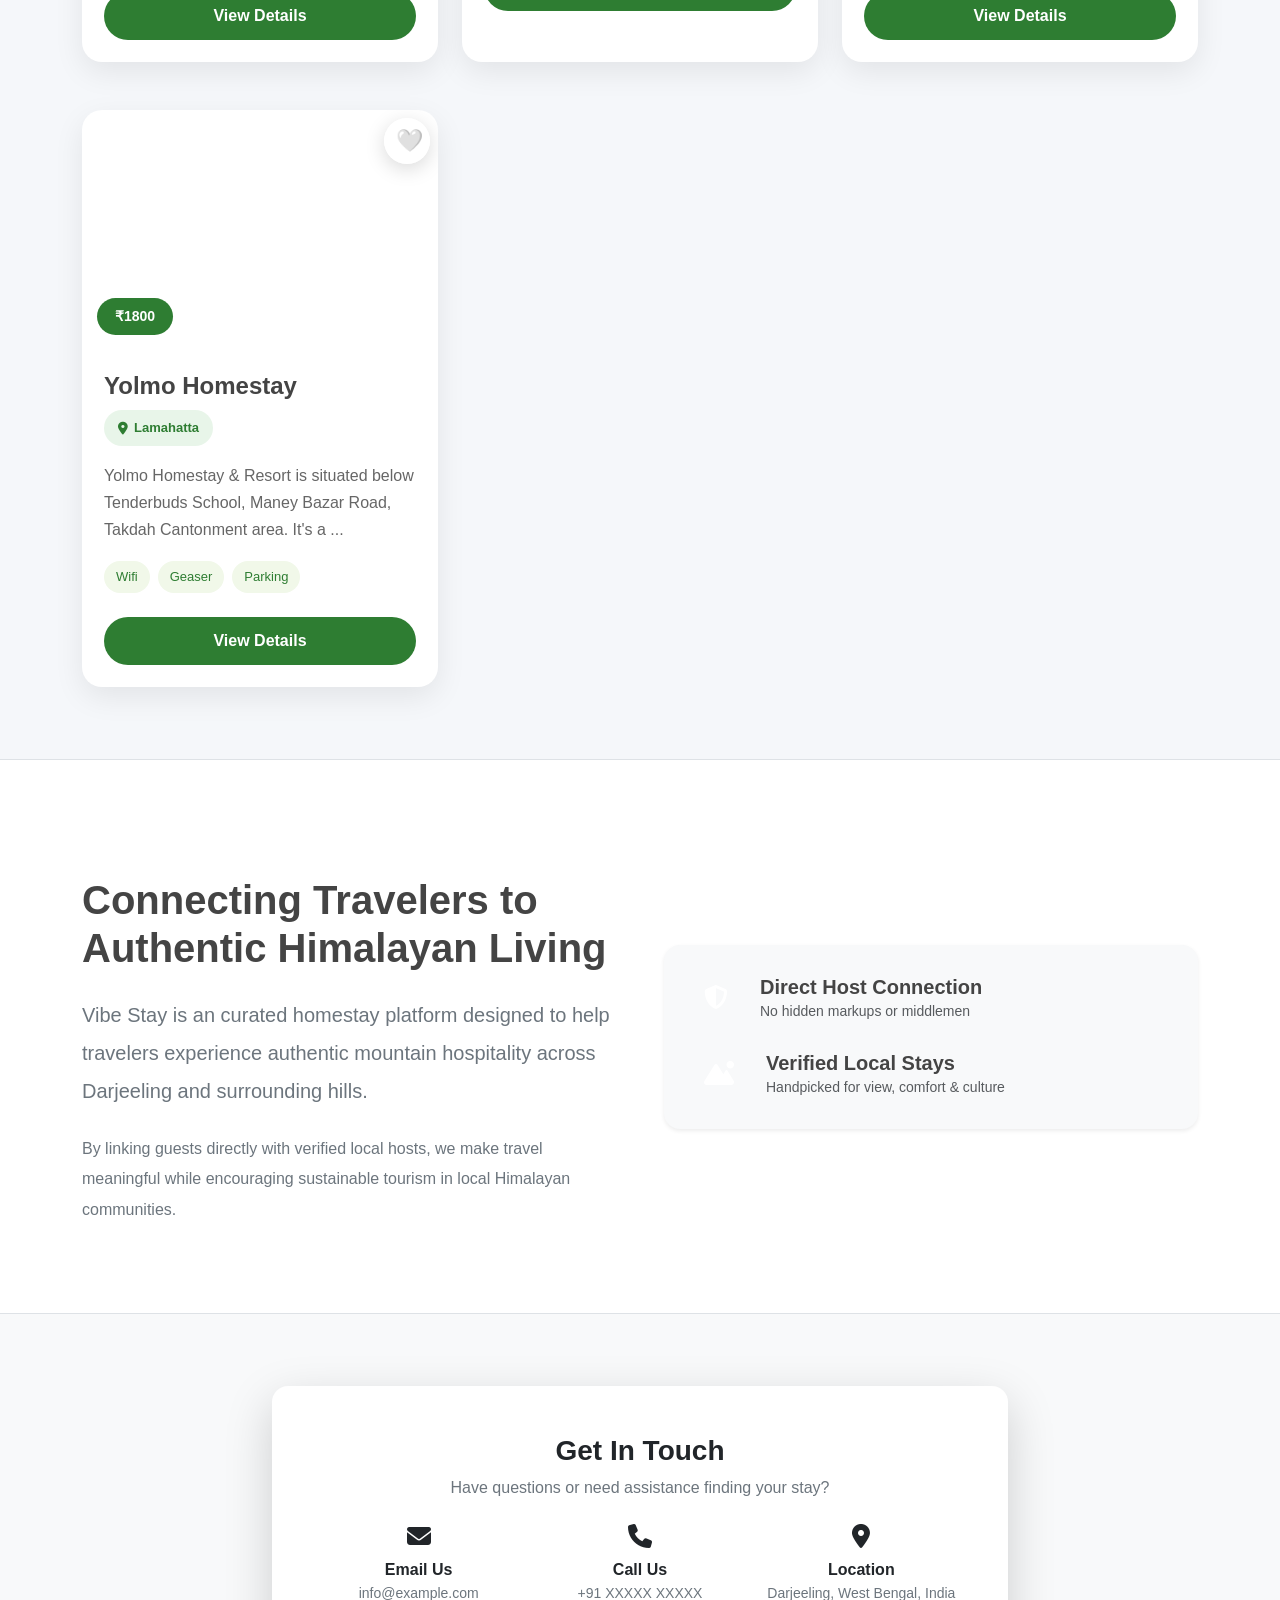
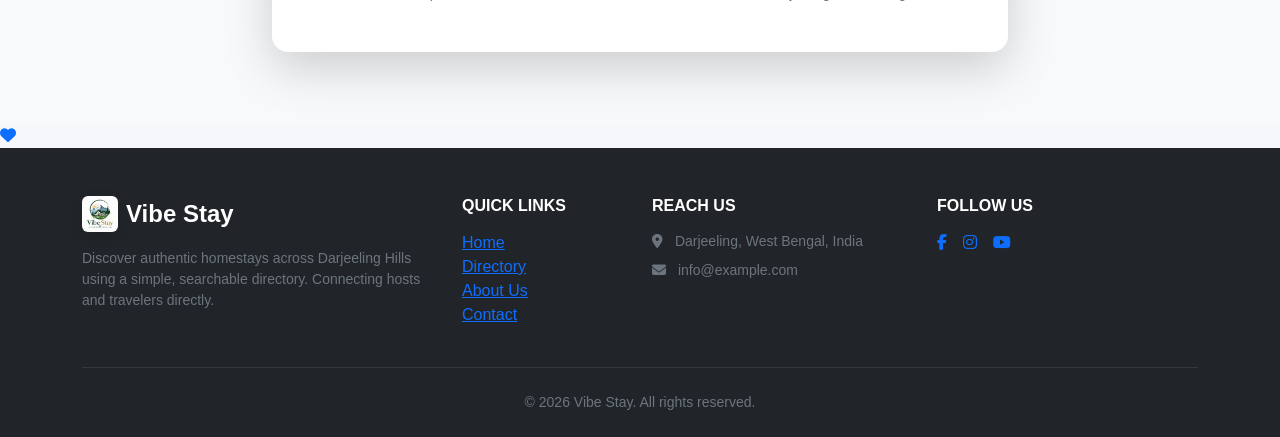
==== commit 6d3c2641: "Rename gemini-code-1786694913840.html to index.html" ====
--- a/index.html
+++ b/index.html
@@ -2,57 +2,24 @@
 <html lang="en">
 
 <head>
-    
-    
-
-    <!-- TITLE -->
-    <title>Vibe Stay | Darjeeling Homestay Directory | Find the Best Homestays in Darjeeling</title>
-
-    <!-- SEO -->
-    <meta name="description" content="Vibe Stay is a comprehensive directory of homestays in Darjeeling, Kurseong, Mirik, Kalimpong and nearby Himalayan destinations. Browse verified homestays, compare prices, view photos, amenities, contact details and book directly with owners.">
-    <meta name="keywords" content="Vibe Stay, Darjeeling homestay, Darjeeling homestays, Sonada homestay, Kurseong homestay, Mirik homestay, Kalimpong homestay">
+    <meta charset="UTF-8">
+    <meta name="viewport" content="width=device-width, initial-scale=1.0">
+
+    <!-- TITLE & SEO -->
+    <title>Vibe Stay | Premium Homestays in Darjeeling</title>
+    <meta name="description" content="Discover verified authentic homestays across Darjeeling, Sonada, Kurseong, Mirik, Kalimpong and nearby Himalayan destinations. Direct booking with owners.">
+    <meta name="keywords" content="Vibe Stay, Darjeeling homestay, Sonada homestay, Kurseong homestay, Mirik homestay, Kalimpong homestay">
     <meta name="author" content="Vibe Stay">
     <meta name="robots" content="index, follow">
-
-    <!--for  dumzan -->
-     <meta charset="UTF-8">
-    <meta name="viewport" content="width=device-width, initial-scale=1.0">
-
-    <!-- Primary Meta Tags -->
-    <title>Dumzan Homestay | Vibe Stay</title>
-    <meta name="description" content="Book your stay at Dumzan Homestay in Darjeeling.">
-
-    <!-- Open Graph / Facebook / WhatsApp -->
-    <meta property="og:type" content="website">
-    <meta property="og:site_name" content="Vibe Stay">
-    <meta property="og:title" content="Dumzan Homestay | Vibe Stay">
-    <meta property="og:description" content="Book your stay at Dumzan Homestay in Darjeeling.">
-    <meta property="og:image" content="https://vibestay.store/dumzan/1.jpg">
-    <meta property="og:image:width" content="1200">
-    <meta property="og:image:height" content="630">
-    <meta property="og:url" content="https://vibestay.store/homestay-5.html">
-
-    <!-- Twitter -->
-    <meta name="twitter:card" content="summary_large_image">
-    <meta name="twitter:title" content="Dumzan Homestay | Vibe Stay">
-    <meta name="twitter:description" content="Book your stay at Dumzan Homestay in Darjeeling.">
-    <meta name="twitter:image" content="https://vibestay.store/dumzan/1.jpg">
-
-    <meta name="theme-color" content="#198754">
-    
-
-
-    
-    <!-- CANONICAL -->
+    <meta name="theme-color" content="#2E7D32">
+
+    <!-- CANONICAL & FAVICON -->
     <link rel="canonical" href="https://vibestay.store/">
-
-    <!-- FAVICON FOR GOOGLE -->
-    <!-- FAVICON FOR GOOGLE -->
-   <link rel="icon" href="https://vibestay.store/logo.jpeg" type="image/jpeg">
-   <link rel="icon" sizes="48x48" href="https://vibestay.store/logo.jpeg">
-   <link rel="apple-touch-icon" href="https://vibestay.store/logo.jpeg">
-
-    <!-- OPEN GRAPH -->
+    <link rel="icon" href="https://vibestay.store/logo.jpeg" type="image/jpeg">
+    <link rel="icon" sizes="48x48" href="https://vibestay.store/logo.jpeg">
+    <link rel="apple-touch-icon" href="https://vibestay.store/logo.jpeg">
+
+    <!-- OPEN GRAPH & TWITTER -->
     <meta property="og:type" content="website">
     <meta property="og:site_name" content="Vibe Stay">
     <meta property="og:title" content="Vibe Stay | Discover the Best Homestays in Darjeeling">
@@ -60,14 +27,12 @@
     <meta property="og:image" content="https://vibestay.store/logo.jpeg">
     <meta property="og:url" content="https://vibestay.store/">
     <meta property="og:locale" content="en_IN">
-
-    <!-- TWITTER -->
     <meta name="twitter:card" content="summary_large_image">
     <meta name="twitter:title" content="Vibe Stay | Darjeeling Homestay Directory">
     <meta name="twitter:description" content="Browse verified homestays across Darjeeling and nearby destinations.">
     <meta name="twitter:image" content="https://vibestay.store/logo.jpeg">
 
-    <!-- ORGANIZATION SCHEMA - FOR GOOGLE LOGO -->
+    <!-- SCHEMAS -->
     <script type="application/ld+json">
     {
       "@context": "https://schema.org",
@@ -77,8 +42,6 @@
       "logo": "https://vibestay.store/logo.jpeg"
     }
     </script>
-
-    <!-- WEBSITE SCHEMA -->
     <script type="application/ld+json">
     {
       "@context":"https://schema.org",
@@ -93,886 +56,363 @@
     }
     </script>
 
-    <!-- CSS -->
-    <link href="https://cdn.jsdelivr.net/npm/bootstrap@5.3.7/dist/css/bootstrap.min.css" rel="stylesheet">
+    <!-- FONTS & LIBRARIES -->
+    <link rel="preconnect" href="https://fonts.googleapis.com">
+    <link rel="preconnect" href="https://fonts.gstatic.com" crossorigin>
+    <link href="https://fonts.googleapis.com/css2?family=Plus+Jakarta+Sans:wght@400;500;600;700;800&family=Playfair+Display:ital,wght@0,600;0,700;1,400&display=swap" rel="stylesheet">
+    <link href="https://cdn.jsdelivr.net/npm/bootstrap@5.3.3/dist/css/bootstrap.min.css" rel="stylesheet">
     <link href="https://cdnjs.cloudflare.com/ajax/libs/font-awesome/6.6.0/css/all.min.css" rel="stylesheet">
-    <link href="https://fonts.googleapis.com/css2?family=Poppins:wght@400;600;700&family=Sora:wght@600;700&display=swap" rel="stylesheet">
+    
     <link rel="stylesheet" href="style.css">
 </head>
 
-
-
 <body>
 
-
-<!-- ===========================
-        NAVBAR
-============================ 
-
-<nav class="navbar navbar-expand-lg navbar-light bg-white shadow-sm sticky-top">
-
-    <div class="container">
-
-        <a class="navbar-brand d-flex align-items-center" href="index.html">
-
-            <img src="logo.jpeg"
-               alt="Vibe Stay Logo"
-             class="brand-logo">
-
-            <span class="brand-name">
-                 Vibe Stay
-            </span>
-
-        </a>
-
-        <button class="navbar-toggler"
-                type="button"
-                data-bs-toggle="collapse"
-                data-bs-target="#navbar">
-
-            <span class="navbar-toggler-icon"></span>
-
-        </button>
-
-        <div class="collapse navbar-collapse"
-             id="navbar">
-
-            <ul class="navbar-nav ms-auto align-items-lg-center">
-
-                <li class="nav-item">
-
-                    <a class="nav-link active"
-                       href="#">
-
-                        Home
-
-                    </a>
-
-                </li>
-
-                <li class="nav-item">
-
-                    <a class="nav-link"
-                       href="wishlist.html">
-
-                        <i class="fa-solid fa-heart text-danger"></i>
-
-                        Wishlist
-
-                        <span id="wishlistCount"
-                              class="badge bg-success rounded-pill ms-1">
-
-                            0
-
-                        </span>
-
-                    </a>
-
-                </li>
-
-                <li class="nav-item">
-
-                    <a class="nav-link"
-                       href="#about">
-
-                        About
-
-                    </a>
-
-                </li>
-
-                <li class="nav-item">
-
-                    <a class="nav-link"
-                       href="#contact">
-
-                        Contact
-
-                    </a>
-
-                </li>
-
-            </ul>
-
-        </div>
-
+    <!-- ===========================
+            NAVIGATION BAR
+    ============================ -->
+    <nav class="navbar navbar-expand-lg fixed-top">
+        <div class="container">
+            <a class="navbar-brand d-flex align-items-center" href="index.html">
+                <img src="logo.jpeg" alt="Vibe Stay Logo" class="brand-logo">
+                <span class="brand-name ms-2">Vibe Stay</span>
+            </a>
+            
+            <button class="navbar-toggler border-0 shadow-none" type="button" data-bs-toggle="collapse" data-bs-target="#navbarNav" aria-controls="navbarNav" aria-expanded="false" aria-label="Toggle navigation">
+                <i class="fa-solid fa-bars-staggered"></i>
+            </button>
+            
+            <div class="collapse navbar-collapse" id="navbarNav">
+                <ul class="navbar-nav ms-auto align-items-lg-center gap-lg-2 mt-3 mt-lg-0">
+                    <li class="nav-item">
+                        <a class="nav-link active" href="#">Home</a>
+                    </li>
+                    <li class="nav-item">
+                        <a class="nav-link" href="#list">Explore Homestays</a>
+                    </li>
+                    <li class="nav-item">
+                        <a class="nav-link" href="wishlist.html">
+                            <i class="fa-regular fa-heart me-1 text-danger"></i> Wishlist
+                        </a>
+                    </li>
+                    <li class="nav-item">
+                        <a class="nav-link" href="#about">About Us</a>
+                    </li>
+                    <li class="nav-item">
+                        <a class="nav-link" href="#contact">Contact</a>
+                    </li>
+                    <li class="nav-item ms-lg-2 mt-2 mt-lg-0">
+                        <a class="btn btn-emerald rounded-pill px-4" href="https://docs.google.com/forms/d/e/1FAIpQLSdy76p-AG0LGkCpY6zKGrAxJKJjNepW0OdQiGl13kiPHic3fQ/viewform" target="_blank">
+                            List Your Stay
+                        </a>
+                    </li>
+                </ul>
+            </div>
+        </div>
+    </nav>
+
+    <!-- ===========================
+            HERO SECTION
+    ============================ -->
+    <section class="hero" id="hero">
+        <div class="hero-overlay">
+            <div class="container">
+                <div class="row justify-content-center">
+                    <div class="col-lg-9 text-center text-white">
+                        <span class="hero-tagline mb-3 d-inline-block">Curated Mountain Retreats</span>
+                        <h1 class="display-3 hero-title mb-3">
+                            Discover Authentic Homestays in Darjeeling
+                        </h1>
+                        <p class="hero-subtitle mb-4">
+                            Explore verified local stays in Darjeeling, Sonada, Kurseong, Mirik, Takdah, Lamahatta, Lepchajagat & beyond.
+                        </p>
+
+                        <!-- Search Box -->
+                        <div class="search-box">
+                            <div class="search-card p-2 p-md-3">
+                                <div class="input-group">
+                                    <span class="input-group-text bg-transparent border-0 ps-3">
+                                        <i class="fa-solid fa-magnifying-glass text-emerald"></i>
+                                    </span>
+                                    <input id="searchInput" type="text" class="form-control bg-transparent border-0 shadow-none ps-2" placeholder="Search by stay name, scenic location, or amenities...">
+                                </div>
+                            </div>
+                        </div>
+
+                    </div>
+                </div>
+            </div>
+        </div>
+    </section>
+
+    <!-- ===========================
+            FILTER DECK
+    ============================ -->
+    <section class="filter-section">
+        <div class="container">
+            <div class="filter-wrapper shadow-lg p-4">
+                <div class="row g-3 align-items-end">
+                    <div class="col-lg-4 col-md-6">
+                        <label class="form-label fw-bold small text-uppercase text-secondary mb-2">
+                            <i class="fa-solid fa-location-dot me-1 text-emerald"></i> Destination
+                        </label>
+                        <select id="locationFilter" class="form-select border-light-subtle">
+                            <option value="">All Locations</option>
+                        </select>
+                    </div>
+
+                    <div class="col-lg-4 col-md-6">
+                        <div class="d-flex justify-content-between align-items-center mb-2">
+                            <label class="form-label fw-bold small text-uppercase text-secondary mb-0">
+                                Max Price Per Night
+                            </label>
+                            <span id="priceValue" class="badge bg-emerald-subtle text-emerald fw-bold">₹10000</span>
+                        </div>
+                        <input id="priceSlider" class="form-range custom-range" type="range" min="500" max="10000" step="500" value="10000">
+                    </div>
+
+                    <div class="col-lg-4 col-md-12">
+                        <label class="form-label fw-bold small text-uppercase text-secondary mb-2">
+                            <i class="fa-solid fa-sort me-1 text-emerald"></i> Sort By
+                        </label>
+                        <select id="sortSelect" class="form-select border-light-subtle">
+                            <option value="default">Recommended</option>
+                            <option value="priceLow">Price: Low → High</option>
+                            <option value="priceHigh">Price: High → Low</option>
+                            <option value="nameAZ">Name: A → Z</option>
+                            <option value="nameZA">Name: Z → A</option>
+                        </select>
+                    </div>
+                </div>
+            </div>
+        </div>
+    </section>
+
+    <!-- ===========================
+            DIRECTORY SECTION
+    ============================ -->
+    <section class="directory-section py-5" id="list">
+        <div class="container">
+            
+            <!-- Section Header -->
+            <div class="row align-items-center mb-4 pb-2">
+                <div class="col-md-7">
+                    <h2 class="fw-bold section-heading mb-1">
+                        Explore Homestays
+                    </h2>
+                    <p class="text-secondary mb-0">
+                        Showing <span id="resultCount" class="fw-bold text-emerald">0</span> verified homestays across Darjeeling Hills
+                    </p>
+                </div>
+                <div class="col-md-5 text-md-end mt-3 mt-md-0">
+                    <button id="clearFilters" class="btn btn-outline-emerald rounded-pill px-4">
+                        <i class="fa-solid fa-rotate-left me-1"></i> Reset Filters
+                    </button>
+                </div>
+            </div>
+
+            <!-- Loading State -->
+            <div id="loading" class="text-center py-5 my-5">
+                <div class="spinner-grow text-emerald" style="width: 3rem; height: 3rem;" role="status">
+                    <span class="visually-hidden">Loading...</span>
+                </div>
+                <p class="mt-3 fw-medium text-secondary">Discovering local stays...</p>
+            </div>
+
+            <!-- Empty State -->
+            <div id="noResult" class="text-center py-5 d-none">
+                <div class="empty-icon-wrapper mb-3">
+                    <i class="fa-solid fa-house-circle-xmark display-3 text-emerald-subtle"></i>
+                </div>
+                <h3 class="fw-bold">No Homestays Match Your Search</h3>
+                <p class="text-secondary">Try adjusting your filters or search terms to explore available options.</p>
+            </div>
+
+            <!-- Cards Container -->
+            <div class="row g-4" id="homestayContainer">
+                <!-- Dynamically Populated via script.js -->
+            </div>
+
+        </div>
+    </section>
+
+    <!-- ===========================
+            ABOUT SECTION
+    ============================ -->
+    <section id="about" class="py-5 bg-white border-top border-bottom">
+        <div class="container py-4">
+            <div class="row align-items-center g-5">
+                <div class="col-lg-6">
+                    <span class="badge bg-emerald-subtle text-emerald px-3 py-2 rounded-pill fw-bold mb-3">Authentic Hospitality</span>
+                    <h2 class="fw-bold display-6 mb-4">Connecting Travelers to Authentic Himalayan Living</h2>
+                    <p class="lead text-secondary mb-4">
+                        Vibe Stay is an curated homestay platform designed to help travelers experience authentic mountain hospitality across Darjeeling and surrounding hills.
+                    </p>
+                    <p class="text-secondary">
+                        By linking guests directly with verified local hosts, we make travel meaningful while encouraging sustainable tourism in local Himalayan communities.
+                    </p>
+                </div>
+                <div class="col-lg-6">
+                    <div class="about-card p-4 rounded-4 shadow-sm bg-light position-relative">
+                        <div class="d-flex align-items-center mb-3">
+                            <div class="icon-square bg-emerald text-white rounded-3 p-3 me-3">
+                                <i class="fa-solid fa-shield-halved fs-4"></i>
+                            </div>
+                            <div>
+                                <h5 class="fw-bold mb-0">Direct Host Connection</h5>
+                                <small class="text-muted">No hidden markups or middlemen</small>
+                            </div>
+                        </div>
+                        <div class="d-flex align-items-center">
+                            <div class="icon-square bg-emerald text-white rounded-3 p-3 me-3">
+                                <i class="fa-solid fa-mountain-sun fs-4"></i>
+                            </div>
+                            <div>
+                                <h5 class="fw-bold mb-0">Verified Local Stays</h5>
+                                <small class="text-muted">Handpicked for view, comfort & culture</small>
+                            </div>
+                        </div>
+                    </div>
+                </div>
+            </div>
+        </div>
+    </section>
+
+    <!-- ===========================
+            CONTACT SECTION
+    ============================ -->
+    <section id="contact" class="py-5 bg-light">
+        <div class="container py-4">
+            <div class="row justify-content-center">
+                <div class="col-lg-8">
+                    <div class="card border-0 shadow-lg rounded-4 overflow-hidden">
+                        <div class="card-body p-4 p-md-5">
+                            <div class="text-center mb-4">
+                                <h3 class="fw-bold">Get In Touch</h3>
+                                <p class="text-secondary">Have questions or need assistance finding your stay?</p>
+                            </div>
+                            <div class="row g-4">
+                                <div class="col-md-4 text-center">
+                                    <div class="contact-icon-box mx-auto mb-2">
+                                        <i class="fa-solid fa-envelope text-emerald fs-4"></i>
+                                    </div>
+                                    <h6 class="fw-bold mb-1">Email Us</h6>
+                                    <p class="text-secondary small mb-0">info@example.com</p>
+                                </div>
+                                <div class="col-md-4 text-center">
+                                    <div class="contact-icon-box mx-auto mb-2">
+                                        <i class="fa-solid fa-phone text-emerald fs-4"></i>
+                                    </div>
+                                    <h6 class="fw-bold mb-1">Call Us</h6>
+                                    <p class="text-secondary small mb-0">+91 XXXXX XXXXX</p>
+                                </div>
+                                <div class="col-md-4 text-center">
+                                    <div class="contact-icon-box mx-auto mb-2">
+                                        <i class="fa-solid fa-location-dot text-emerald fs-4"></i>
+                                    </div>
+                                    <h6 class="fw-bold mb-1">Location</h6>
+                                    <p class="text-secondary small mb-0">Darjeeling, West Bengal, India</p>
+                                </div>
+                            </div>
+                        </div>
+                    </div>
+                </div>
+            </div>
+        </div>
+    </section>
+
+    <!-- ===========================
+            FLOATING CONTROLS
+    ============================ -->
+    <button id="topBtn" class="floating-btn btn-top" title="Scroll to top">
+        <i class="fa-solid fa-arrow-up"></i>
+    </button>
+
+    <a href="wishlist.html" id floatingWishlist id="floatingWishlist" class="floating-btn btn-wishlist" title="View Wishlist">
+        <i class="fa-solid fa-heart"></i>
+    </a>
+
+    <!-- ===========================
+            MODALS & TOASTS
+    ============================ -->
+    <div class="modal fade" id="imageModal" tabindex="-1" aria-hidden="true">
+        <div class="modal-dialog modal-xl modal-dialog-centered">
+            <div class="modal-content border-0 rounded-4 overflow-hidden">
+                <div class="modal-header border-0 pb-0">
+                    <h5 class="modal-title fw-bold">Homestay Preview</h5>
+                    <button type="button" class="btn-close" data-bs-dismiss="modal" aria-label="Close"></button>
+                </div>
+                <div class="modal-body p-3">
+                    <img id="previewImage" src="" class="img-fluid rounded-3 w-100 object-fit-cover" alt="Homestay Preview">
+                </div>
+            </div>
+        </div>
     </div>
 
-</nav>
--->
-
-    <!--nav start-->
-
-    <nav class="navbar navbar-expand-lg">
-    <div class="container">
-        <a class="navbar-brand d-flex align-items-center" href="index.html">
-            <img src="logo.jpeg" alt="Vibe Stay Logo" class="brand-logo">
-            <span class="brand-name">Vibe Stay</span>
-        </a>
-        <button class="navbar-toggler border-0 shadow-none" type="button" data-bs-toggle="collapse" data-bs-target="#navbarNav" aria-controls="navbarNav" aria-expanded="false" aria-label="Toggle navigation">
-            <span class="navbar-toggler-icon"></span>
-        </button>
-        <div class="collapse navbar-collapse" id="navbarNav">
-            <ul class="navbar-nav ms-auto align-items-lg-center gap-2 mt-3 mt-lg-0">
-                <li class="nav-item">
-                    <a class="nav-link" href="#">Home</a>
-                </li>
-                <li class="nav-item">
-                    <a class="nav-link" href="#list">Homestay List</a>
-                </li>
-                <li class="nav-item">
-                    <a class="nav-link" href="wishlist.html">Wishlist</a>
-                </li>
-                <li class="nav-item">
-                    <a class="nav-link" href="#contact">Contact</a>
-                </li>
-                <li class="nav-item">
-                    <a class="nav-link" href="https://docs.google.com/forms/d/e/1FAIpQLSdy76p-AG0LGkCpY6zKGrAxJKJjNepW0OdQiGl13kiPHic3fQ/viewform">List your homestay</a>
-                </li>
-            </ul>
+    <div class="toast-container position-fixed bottom-0 end-0 p-3">
+        <div id="toastMessage" class="toast align-items-center text-bg-dark border-0 rounded-3 shadow-lg" role="alert" aria-live="assertive" aria-atomic="true">
+            <div class="d-flex">
+                <div id="toastText" class="toast-body fw-medium">
+                    Success
+                </div>
+                <button type="button" class="btn-close btn-close-white me-2 m-auto" data-bs-dismiss="toast" aria-label="Close"></button>
+            </div>
         </div>
     </div>
-</nav>
-
-    <!--nav end -->
-        
-
-
-<!-- ===========================
-        HERO SECTION
-============================ -->
-
-<section class="hero" id="hero">
-
-    <div class="hero-overlay">
-
+
+    <!-- ===========================
+            FOOTER
+    ============================ -->
+    <footer class="footer bg-dark text-white pt-5 pb-4">
         <div class="container">
-
-            <div class="row justify-content-center">
-
-                <div class="col-lg-8 text-center text-white">
-
-                    <h1 class="display-4 fw-bold">
-
-                        Discover Authentic Homestays
-                        in Darjeeling
-
-                    </h1>
-
-                    <p class="lead mt-3">
-
-                        Explore verified homestays across
-                        Darjeeling, Sonada, Kurseong,
-                        Mirik, Takdah, Lamahatta,
-                        Lepchajagat and many more destinations.
-
+            <div class="row g-4 mb-4">
+                <div class="col-lg-4 col-md-6">
+                    <div class="d-flex align-items-center mb-3">
+                        <img src="logo.jpeg" alt="Logo" class="brand-logo rounded-2 me-2" style="width: 36px; height: 36px;">
+                        <span class="fs-4 fw-bold font-heading text-white">Vibe Stay</span>
+                    </div>
+                    <p class="text-secondary small">
+                        Discover authentic homestays across Darjeeling Hills using a simple, searchable directory. Connecting hosts and travelers directly.
                     </p>
-
-                    <!-- Search -->
-
-                    <div class="search-box mt-5">
-
-                        <div class="input-group input-group-lg shadow">
-
-                            <span class="input-group-text bg-white border-0">
-
-                                <i class="fa-solid fa-magnifying-glass"></i>
-
-                            </span>
-
-                            <input
-
-                                id="searchInput"
-
-                                type="text"
-
-                                class="form-control border-0"
-
-                                placeholder="Search homestay, location or amenities...">
-
-                        </div>
-
-                    </div>
-
-                </div>
-
-            </div>
-
-        </div>
-
-    </div>
-
-</section>
-
-
-
-<!-- ===========================
-        FILTER BAR
-============================ -->
-
-<section class="filter-section shadow-sm">
-
-    <div class="container">
-
-        <div class="row g-3 align-items-end">
-
-            <div class="col-lg-4">
-
-                <label class="form-label fw-semibold">
-
-                    <i class="fa-solid fa-location-dot"></i>
-
-                    Location
-
-                </label>
-
-                <select id="locationFilter"
-                        class="form-select">
-
-                    <option value="">
-
-                        All Locations
-
-                    </option>
-
-                </select>
-
-            </div>
-
-            <div class="col-lg-4">
-
-                <label class="form-label fw-semibold">
-
-                    Maximum Price
-
-                    <span id="priceValue"
-                          class="text-success">
-
-                        ₹10000
-
-                    </span>
-
-                </label>
-
-                <input
-
-                    id="priceSlider"
-
-                    class="form-range"
-
-                    type="range"
-
-                    min="500"
-
-                    max="10000"
-
-                    step="500"
-
-                    value="10000">
-
-            </div>
-
-            <div class="col-lg-4">
-
-                <label class="form-label fw-semibold">
-
-                    Sort
-
-                </label>
-
-                <select id="sortSelect"
-                        class="form-select">
-
-                    <option value="default">
-
-                        Default
-
-                    </option>
-
-                    <option value="priceLow">
-
-                        Price: Low → High
-
-                    </option>
-
-                    <option value="priceHigh">
-
-                        Price: High → Low
-
-                    </option>
-
-                    <option value="nameAZ">
-
-                        Name A → Z
-
-                    </option>
-
-                    <option value="nameZA">
-
-                        Name Z → A
-
-                    </option>
-
-                </select>
-
-            </div>
-
-        </div>
-
-    </div>
-
-  </section>
-<!-- ===========================
-        DIRECTORY SECTION
-============================ -->
-
-<section class="directory-section py-5" id="list">
-
-    <div class="container">
-
-        <!-- Top Bar -->
-
-        <div class="row align-items-center mb-4">
-
-            <div class="col-lg-6">
-
-                <h3 class="fw-bold mb-1">
-
-                    Homestay Directory
-
-                </h3>
-
-                <p class="text-muted mb-0">
-
-                    Showing
-
-                    <span id="resultCount"
-                          class="fw-bold text-success">
-
-                        0
-
-                    </span>
-
-                    Homestays
-
-                </p>
-
-            </div>
-
-            <div class="col-lg-6 text-lg-end mt-3 mt-lg-0">
-
-                <button
-
-                    id="clearFilters"
-
-                    class="btn btn-outline-success">
-
-                    <i class="fa-solid fa-filter-circle-xmark"></i>
-
-                    Clear Filters
-
-                </button>
-
-            </div>
-
-        </div>
-
-
-
-        <!-- Loading -->
-
-        <div
-
-            id="loading"
-
-            class="text-center py-5">
-
-            <div class="spinner-border text-success"
-                 role="status">
-
-            </div>
-
-            <p class="mt-3">
-
-                Loading Homestays...
-
-            </p>
-
-        </div>
-
-
-
-        <!-- No Result -->
-
-        <div
-
-            id="noResult"
-
-            class="text-center py-5 d-none">
-
-            <i class="fa-solid fa-house-circle-xmark
-                      display-3 text-secondary">
-
-            </i>
-
-            <h3 class="mt-4">
-
-                No Homestays Found
-
-            </h3>
-
-            <p class="text-muted">
-
-                Try changing your search or filters.
-
-            </p>
-
-        </div>
-
-
-
-        <!-- Cards -->
-
-        <div
-
-            class="row g-4"
-
-            id="homestayContainer">
-
-        </div>
-
-    </div>
-
-</section>
-
-
-
-<!-- ===========================
-        FLOATING BUTTONS
-============================ -->
-
-<button
-
-    id="topBtn"
-
-    class="btn btn-success rounded-circle shadow">
-
-    <i class="fa-solid fa-arrow-up"></i>
-
-</button>
-
-
-
-<a
-
-    href="wishlist.html"
-
-    id="floatingWishlist"
-
-    class="btn btn-danger rounded-circle shadow">
-
-    <i class="fa-solid fa-heart"></i>
-
-</a>
-<!--
-<a href="guide.html"
-   class="guide-fab"
-   title="Travel Guide">
-
-    🧭
-
-</a>
--->
-<!-- ===========================
-        ABOUT
-============================ -->
-
-<section
-
-    id="about"
-
-    class="py-5 bg-light">
-
-    <div class="container">
-
-        <div class="row">
-
-            <div class="col-lg-8 mx-auto text-center">
-
-                <h2 class="fw-bold">
-
-                    About This Directory
-
-                </h2>
-
-                <p class="lead mt-3">
-
-                    This directory helps travellers
-                    discover authentic homestays across
-                    Darjeeling Hills using verified
-                    information collected from owners.
-
-                </p>
-
-            </div>
-
-        </div>
-
-    </div>
-
-</section>
-
-
-
-<!-- ===========================
-        CONTACT
-============================ -->
-
-<section
-
-    id="contact"
-
-    class="py-5">
-
-    <div class="container">
-
-        <div class="row">
-
-            <div class="col-lg-8 mx-auto">
-
-                <div class="card shadow border-0">
-
-                    <div class="card-body p-4">
-
-                        <h3 class="fw-bold mb-4">
-
-                            Contact
-
-                        </h3>
-
-                        <div class="row">
-
-                            <div class="col-md-6">
-
-                                <p>
-
-                                    <i class="fa-solid fa-envelope text-success"></i>
-
-                                    info@example.com
-
-                                </p>
-
-                            </div>
-
-                            <div class="col-md-6">
-
-                                <p>
-
-                                    <i class="fa-solid fa-phone text-success"></i>
-
-                                    +91 XXXXX XXXXX
-
-                                </p>
-
-                            </div>
-
-                            <div class="col-12">
-
-                                <p>
-
-                                    <i class="fa-solid fa-location-dot text-success"></i>
-
-                                    Darjeeling, West Bengal, India
-
-                                </p>
-
-                            </div>
-
-                        </div>
-
-                    </div>
-
-                </div>
-
-            </div>
-
-        </div>
-
-    </div>
-
-  </section>
-
-  <!-- ===========================
-        IMAGE PREVIEW MODAL
-============================ -->
-
-<div class="modal fade"
-     id="imageModal"
-     tabindex="-1"
-     aria-hidden="true">
-
-    <div class="modal-dialog modal-xl modal-dialog-centered">
-
-        <div class="modal-content border-0">
-
-            <div class="modal-header">
-
-                <h5 class="modal-title">
-
-                    Homestay Photo
-
-                </h5>
-
-                <button
-                    type="button"
-                    class="btn-close"
-                    data-bs-dismiss="modal">
-
-                </button>
-
-            </div>
-
-            <div class="modal-body p-0">
-
-                <img
-
-                    id="previewImage"
-
-                    src=""
-
-                    class="img-fluid w-100"
-
-                    alt="Homestay">
-
-            </div>
-
-        </div>
-
-    </div>
-
-</div>
-
-
-
-<!-- ===========================
-        TOAST NOTIFICATION
-============================ -->
-
-<div
-
-    class="toast-container position-fixed
-           bottom-0 end-0 p-3">
-
-    <div
-
-        id="toastMessage"
-
-        class="toast align-items-center
-               text-bg-success border-0"
-
-        role="alert">
-
-        <div class="d-flex">
-
-            <div
-                id="toastText"
-                class="toast-body">
-
-                Success
-
-            </div>
-
-            <button
-
-                type="button"
-
-                class="btn-close btn-close-white
-                       me-2 m-auto"
-
-                data-bs-dismiss="toast">
-
-            </button>
-
-        </div>
-
-    </div>
-
-</div>
-
-
-
-<!-- ===========================
-        FOOTER
-============================ -->
-
-<footer class="bg-dark text-white pt-5 pb-4">
-
-    <div class="container">
-
-        <div class="row">
-
-            <!-- Brand -->
-
-            <div class="col-lg-4 mb-4">
-
-                <h4 class="fw-bold">
-
-                    Vibe Stay
-
-                </h4>
-
-                <p class="mt-3">
-
-                    Discover authentic homestays across
-                    Darjeeling Hills using a simple,
-                    searchable directory powered by
-                    Google Sheets.
-
-                </p>
-
-            </div>
-
-
-
-            <!-- Quick Links -->
-
-            <div class="col-lg-2 col-md-6 mb-4">
-
-                <h5>
-
-                    Quick Links
-
-                </h5>
-
-                <ul class="list-unstyled">
-
-                    <li>
-
-                        <a href="#"
-                           class="text-white text-decoration-none">
-
-                            Home
-
-                        </a>
-
-                    </li>
-
-                    <li>
-
-                        <a href="#about"
-                           class="text-white text-decoration-none">
-
-                            About
-
-                        </a>
-
-                    </li>
-
-                    <li>
-
-                        <a href="#contact"
-                           class="text-white text-decoration-none">
-
-                            Contact
-
-                        </a>
-
-                    </li>
-
-                </ul>
-
-            </div>
-
-
-
-            <!-- Contact -->
-
-            <div class="col-lg-3 col-md-6 mb-4" id="contact">
-
-                <h5>
-
-                    Contact
-
-                </h5>
-
-                <p>
-
-                    <i class="fa-solid fa-location-dot"></i>
-
-                    Darjeeling, West Bengal
-
-                </p>
-
-                <p>
-
-                    <i class="fa-solid fa-envelope"></i>
-
-                    info@example.com
-
-                </p>
-
-            </div>
-
-
-
-            <!-- Social -->
-
-            <div class="col-lg-3 mb-4">
-
-                <h5>
-
-                    Follow Us
-
-                </h5>
-
-                <div class="d-flex gap-3 fs-4">
-
-                    <a href="#"
-                       class="text-white">
-
-                        <i class="fab fa-facebook"></i>
-
-                    </a>
-
-                    <a href="#"
-                       class="text-white">
-
-                        <i class="fab fa-instagram"></i>
-
-                    </a>
-
-                    <a href="#"
-                       class="text-white">
-
-                        <i class="fab fa-youtube"></i>
-
-                    </a>
-
-                </div>
-
-            </div>
-
-        </div>
-
-        <hr>
-
-        <div class="text-center">
-
-            © 2026 Vibe Stay
-
-        </div>
-
-    </div>
-
-</footer>
-
-
-
-<!-- ===========================
-        JAVASCRIPT
-============================ -->
-
-<script src="https://cdn.jsdelivr.net/npm/bootstrap@5.3.7/dist/js/bootstrap.bundle.min.js" defer></script>
-
-<script src="script.js" defer></script>
-  
+                </div>
+
+                <div class="col-lg-2 col-md-6">
+                    <h6 class="fw-bold text-white mb-3 text-uppercase fs-7">Quick Links</h6>
+                    <ul class="list-unstyled footer-links">
+                        <li><a href="#">Home</a></li>
+                        <li><a href="#list">Directory</a></li>
+                        <li><a href="#about">About Us</a></li>
+                        <li><a href="#contact">Contact</a></li>
+                    </ul>
+                </div>
+
+                <div class="col-lg-3 col-md-6">
+                    <h6 class="fw-bold text-white mb-3 text-uppercase fs-7">Reach Us</h6>
+                    <p class="text-secondary small mb-2"><i class="fa-solid fa-location-dot me-2 text-emerald"></i> Darjeeling, West Bengal, India</p>
+                    <p class="text-secondary small mb-0"><i class="fa-solid fa-envelope me-2 text-emerald"></i> info@example.com</p>
+                </div>
+
+                <div class="col-lg-3 col-md-6">
+                    <h6 class="fw-bold text-white mb-3 text-uppercase fs-7">Follow Us</h6>
+                    <div class="d-flex gap-3">
+                        <a href="#" class="social-icon"><i class="fab fa-facebook-f"></i></a>
+                        <a href="#" class="social-icon"><i class="fab fa-instagram"></i></a>
+                        <a href="#" class="social-icon"><i class="fab fa-youtube"></i></a>
+                    </div>
+                </div>
+            </div>
+
+            <hr class="border-secondary opacity-25 my-4">
+
+            <div class="text-center text-secondary small">
+                © 2026 Vibe Stay. All rights reserved.
+            </div>
+        </div>
+    </footer>
+
+    <!-- SCRIPTS -->
+    <script src="https://cdn.jsdelivr.net/npm/bootstrap@5.3.3/dist/js/bootstrap.bundle.min.js" defer></script>
+    <script src="script.js" defer></script>
+</body>
+
+</html>
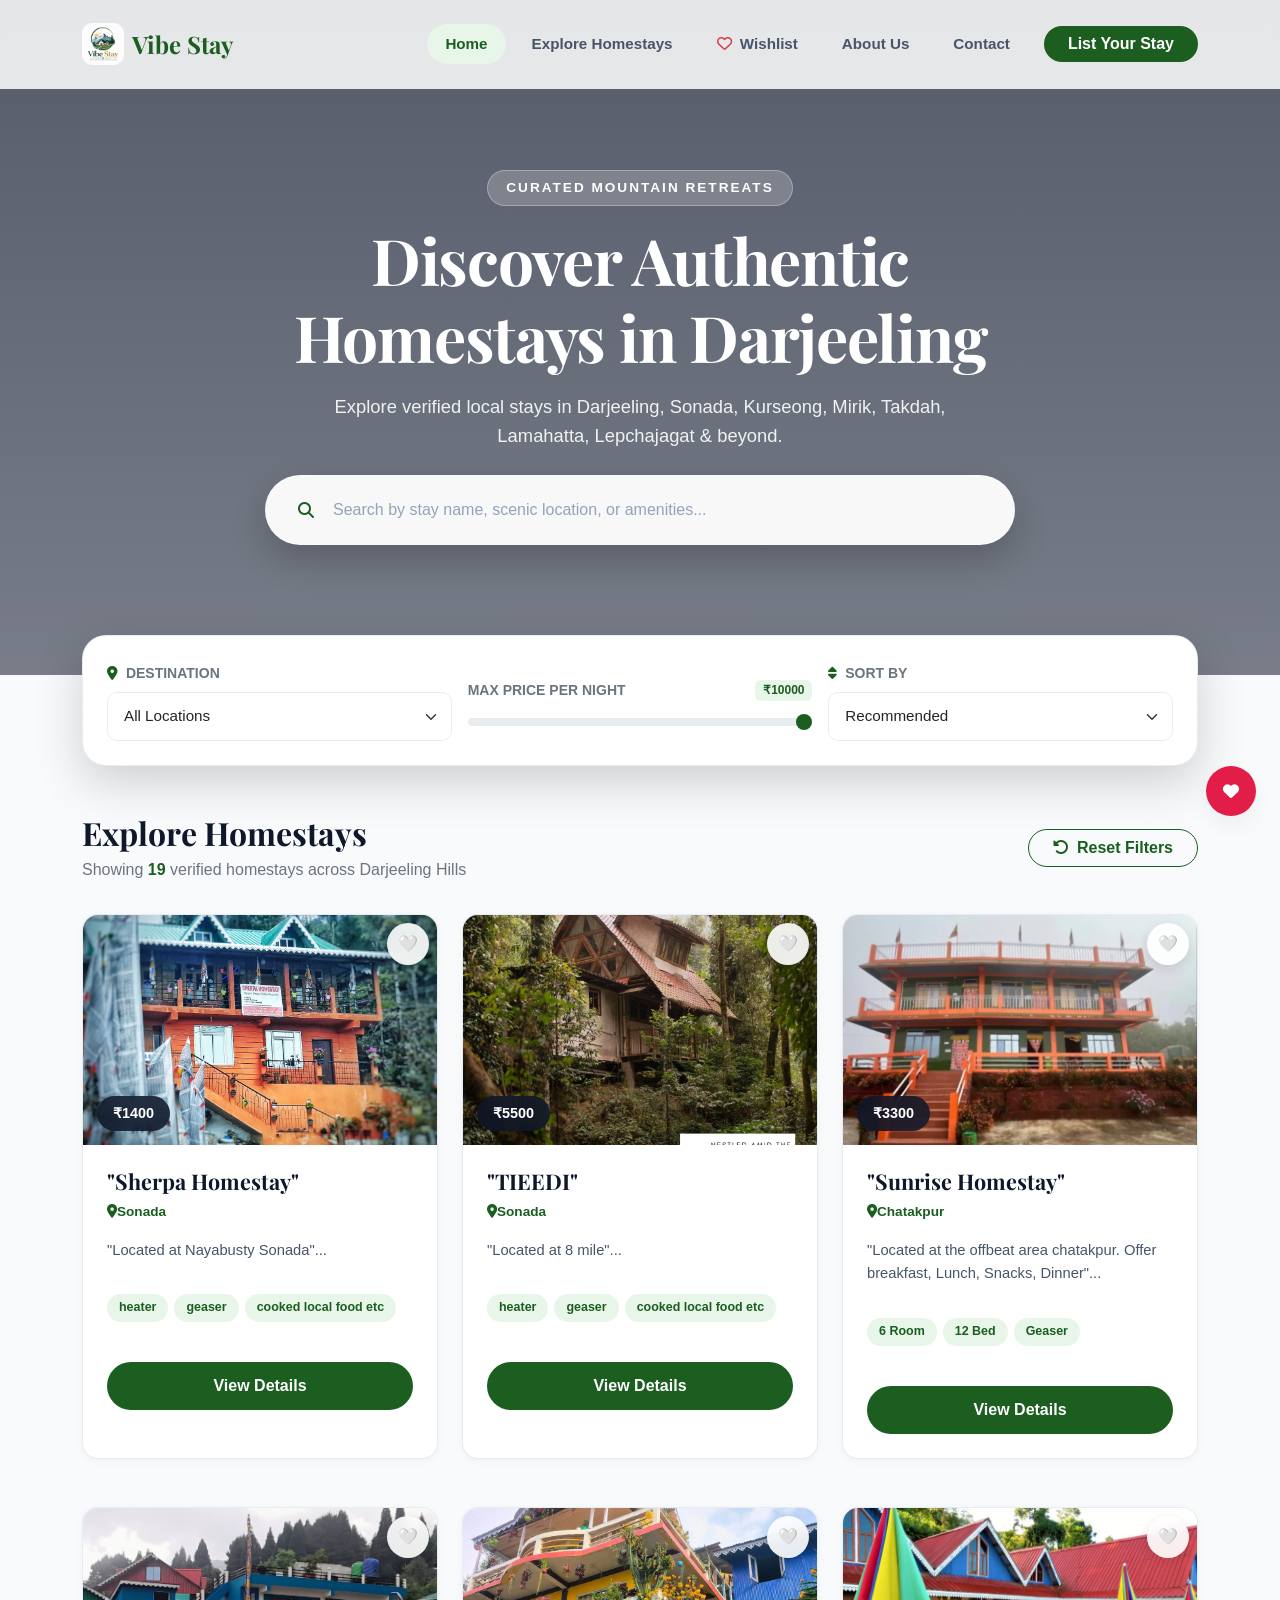
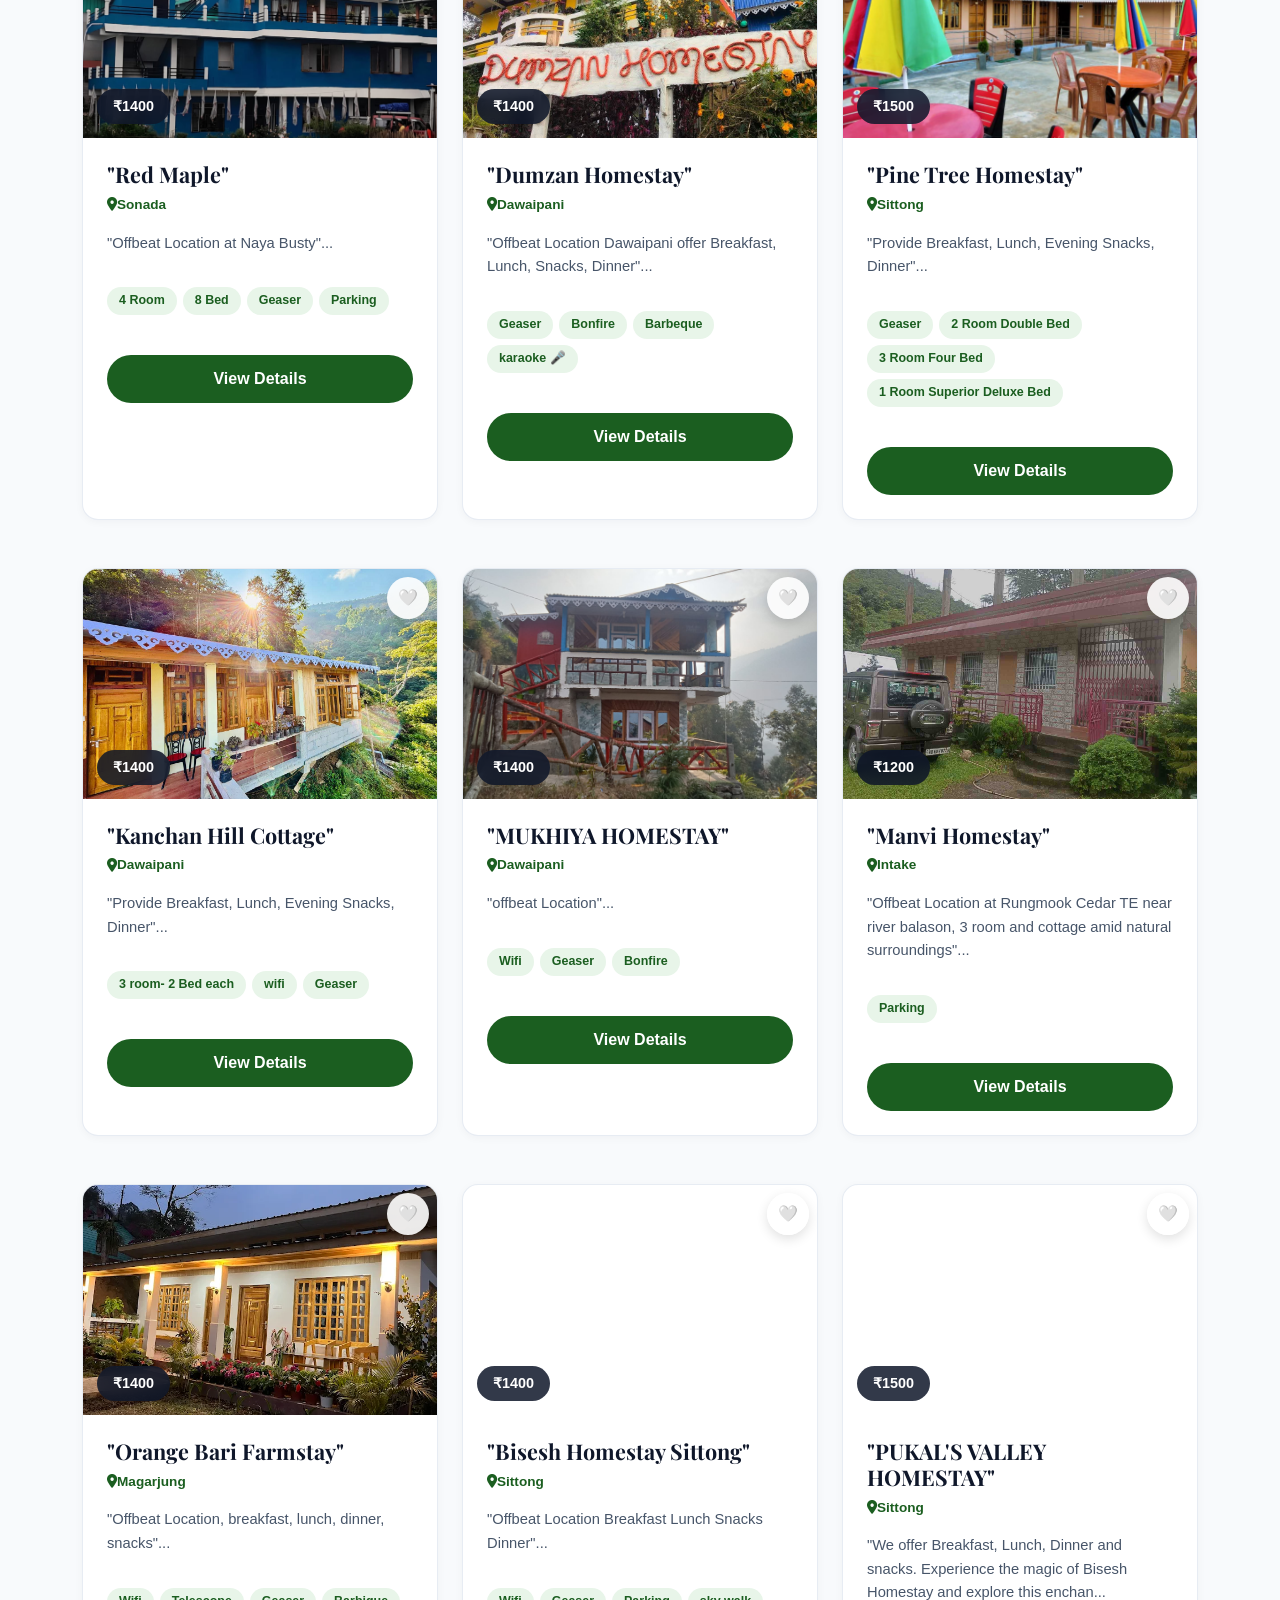
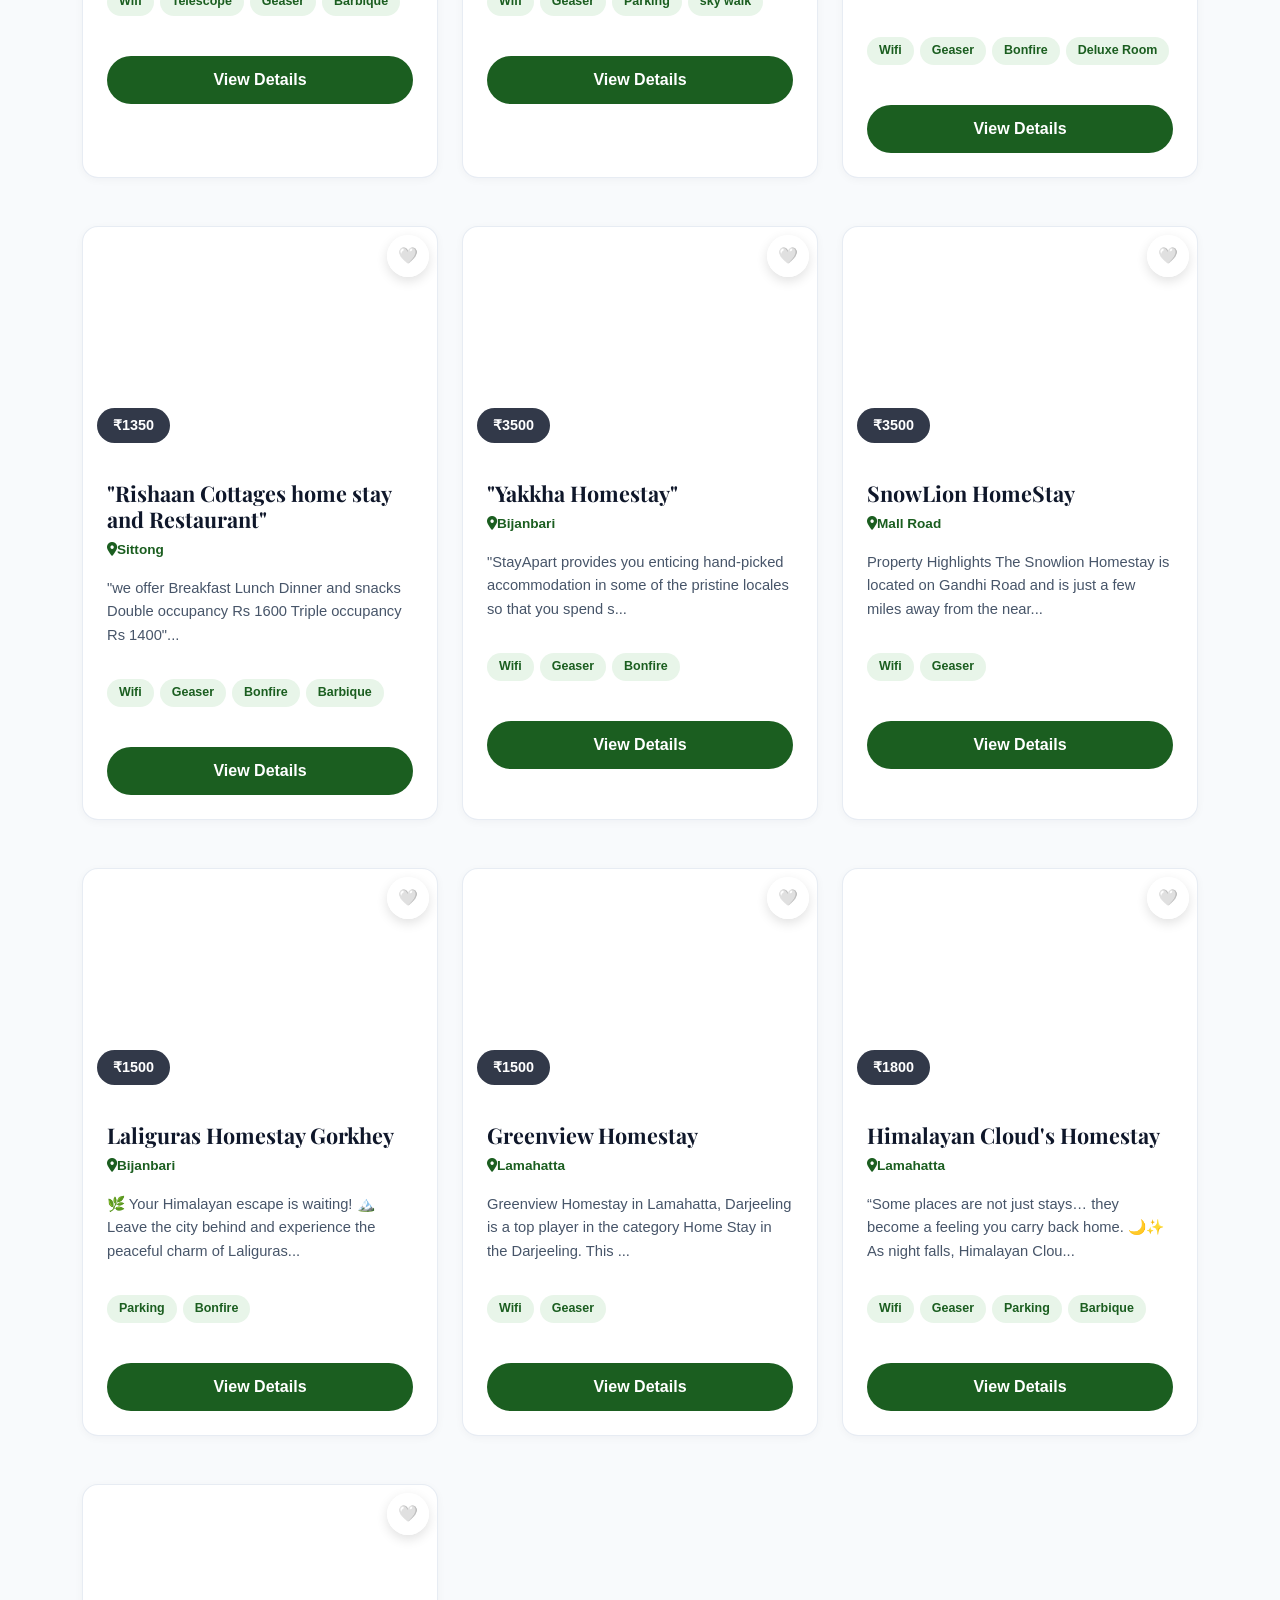
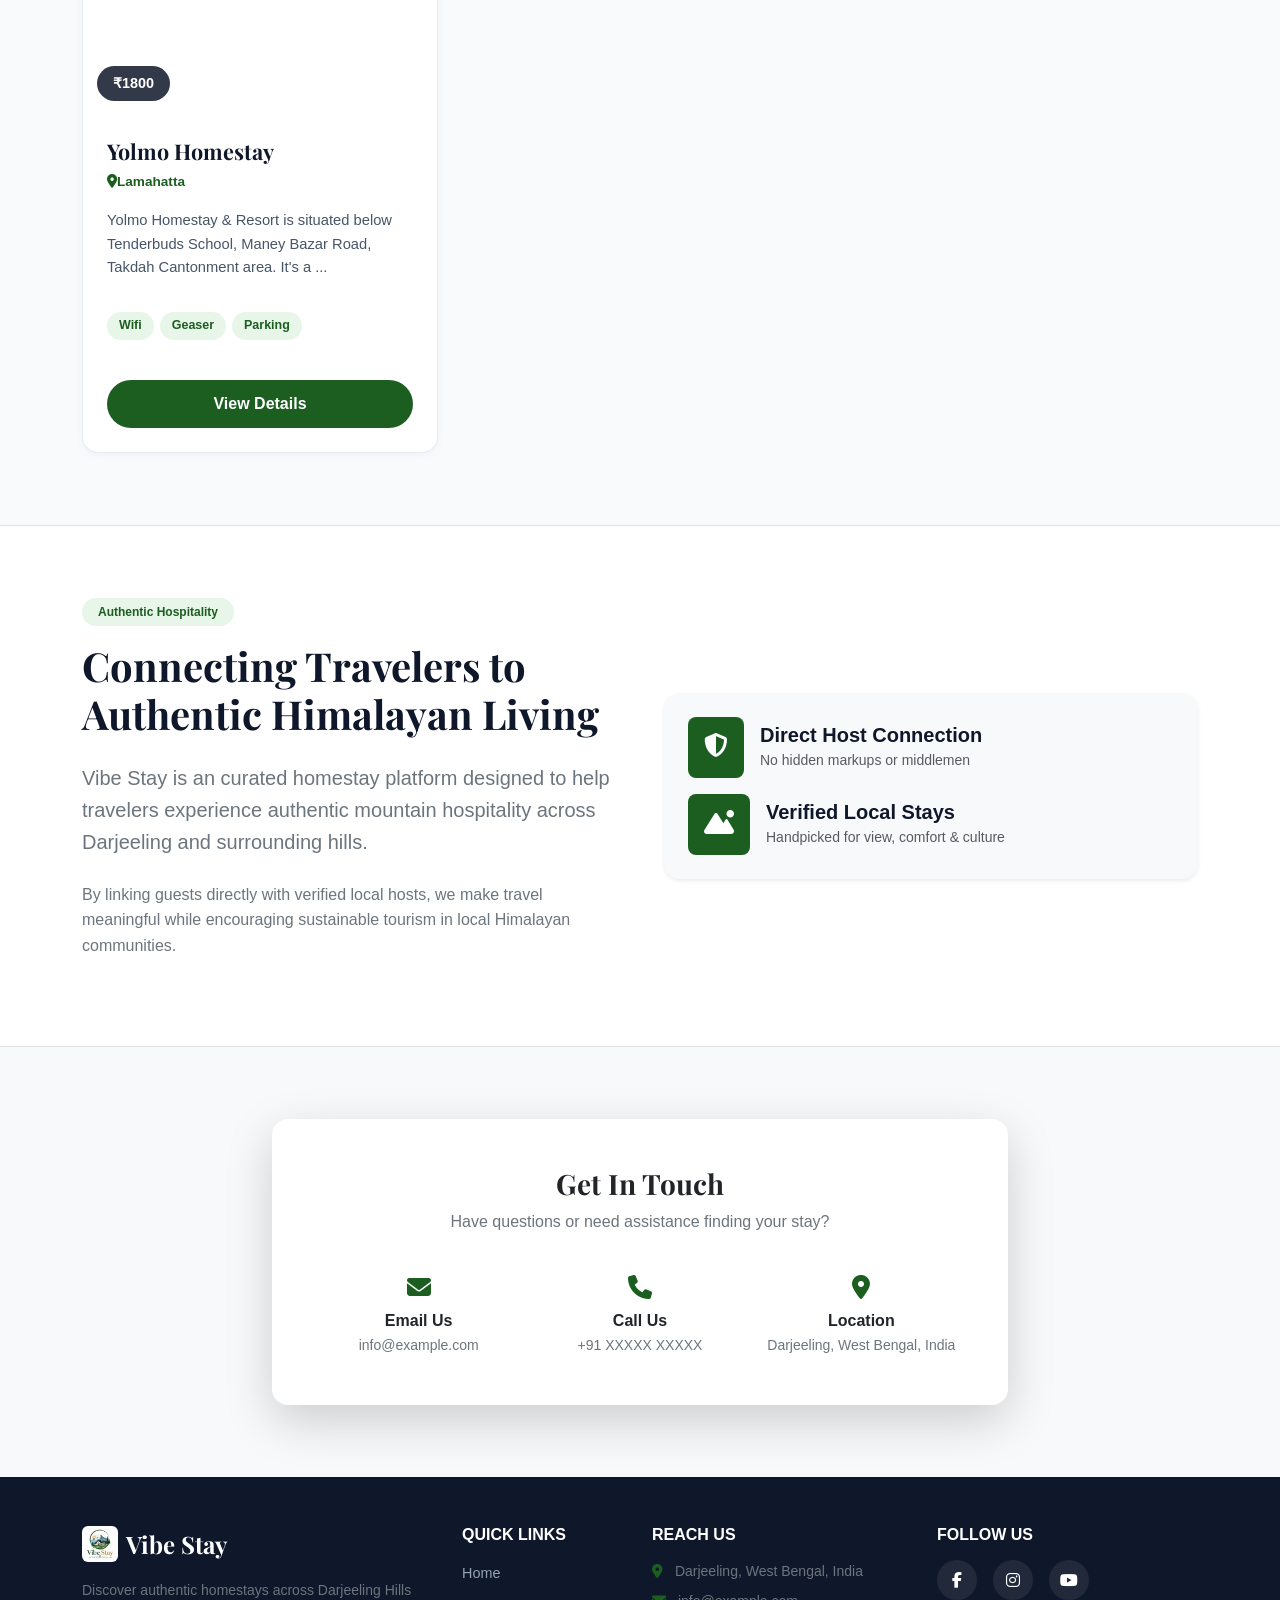
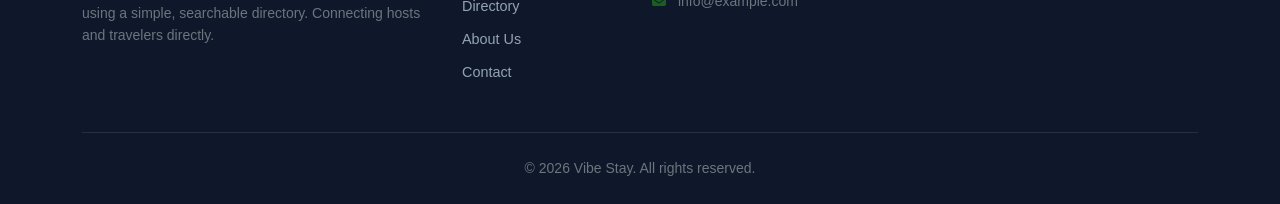
==== commit 0d01e57d: "Update index.html" ====
--- a/index.html
+++ b/index.html
@@ -324,9 +324,6 @@
     <!-- ===========================
             FLOATING CONTROLS
     ============================ -->
-    <button id="topBtn" class="floating-btn btn-top" title="Scroll to top">
-        <i class="fa-solid fa-arrow-up"></i>
-    </button>
 
     <a href="wishlist.html" id floatingWishlist id="floatingWishlist" class="floating-btn btn-wishlist" title="View Wishlist">
         <i class="fa-solid fa-heart"></i>
--- a/style.css
+++ b/style.css
@@ -1,22 +1,33 @@
 /* ==========================================
-   DARJEELING HOMESTAY DIRECTORY
-   STYLE.CSS (Optimized & Cleaned)
+   VIBE STAY - MODERN PREMIUM DESIGN SYSTEM
+   STYLE.CSS
 ========================================== */
 
 :root {
-    --primary: #2E7D32;
-    --secondary: #4CAF50;
-    --accent: #FFC107;
-    --light: #F5F7FA;
-    --dark: #212529;
-    --white: #FFFFFF;
-    --shadow: 0 10px 30px rgba(0, 0, 0, .08);
-    --radius: 18px;
-}
-
-*,
-*::before,
-*::after {
+    --brand-emerald: #1b5e20;
+    --brand-emerald-hover: #123e15;
+    --brand-emerald-light: #e8f5e9;
+    --brand-emerald-subtle: #c8e6c9;
+    --brand-accent: #fbc02d;
+    
+    --bg-main: #f8fafc;
+    --card-bg: #ffffff;
+    --text-primary: #0f172a;
+    --text-secondary: #475569;
+    
+    --shadow-sm: 0 2px 8px rgba(15, 23, 42, 0.04);
+    --shadow-md: 0 10px 25px -5px rgba(15, 23, 42, 0.08);
+    --shadow-lg: 0 20px 35px -10px rgba(15, 23, 42, 0.12);
+    
+    --radius-sm: 10px;
+    --radius-md: 16px;
+    --radius-lg: 24px;
+    --radius-pill: 50px;
+    
+    --transition: all 0.3s cubic-bezier(0.16, 1, 0.3, 1);
+}
+
+*, *::before, *::after {
     margin: 0;
     padding: 0;
     box-sizing: border-box;
@@ -27,269 +38,199 @@
 }
 
 body {
-    font-family: 'Poppins', sans-serif;
-    background: var(--light);
-    color: #444;
-}
-
-/* ==========================================
-   OPTIMIZED NAVBAR & BRANDING
-========================================== 
-
+    font-family: 'Plus Jakarta Sans', sans-serif;
+    background-color: var(--bg-main);
+    color: var(--text-primary);
+    line-height: 1.6;
+    -webkit-font-smoothing: antialiased;
+}
+
+.font-heading, h1, h2, h3 {
+    font-family: 'Playfair Display', serif;
+}
+
+/* Color Helper Classes */
+.text-emerald { color: var(--brand-emerald) !important; }
+.bg-emerald { background-color: var(--brand-emerald) !important; }
+.bg-emerald-subtle { background-color: var(--brand-emerald-light) !important; }
+
+.btn-emerald {
+    background-color: var(--brand-emerald);
+    color: #ffffff;
+    border: none;
+    font-weight: 600;
+    transition: var(--transition);
+}
+.btn-emerald:hover {
+    background-color: var(--brand-emerald-hover);
+    color: #ffffff;
+    transform: translateY(-2px);
+    box-shadow: 0 6px 16px rgba(27, 94, 32, 0.25);
+}
+
+.btn-outline-emerald {
+    border: 1.5px solid var(--brand-emerald);
+    color: var(--brand-emerald);
+    font-weight: 600;
+    background: transparent;
+    transition: var(--transition);
+}
+.btn-outline-emerald:hover {
+    background-color: var(--brand-emerald);
+    color: #ffffff;
+}
+
+/* ==========================================
+   FLOATING NAVBAR
+========================================== */
 .navbar {
-    position: sticky;
-    top: 0;
-    z-index: 1050;
-    
-    
-    background: rgba(255, 255, 255, 0.85); 
-    
-    
-    backdrop-filter: blur(8px);
-    -webkit-backdrop-filter: blur(8px);
-    
-    
-    box-shadow: 0 4px 20px rgba(0, 0, 0, 0.05);
-    border-bottom: 1px solid rgba(255, 255, 255, 0.3);
-    
-    
-    transition: background-color 0.3s ease, box-shadow 0.3s ease;
-    padding: 14px 0;
-
-    
-    will-change: transform;
-    transform: translateZ(0);
-}
-
-.navbar.scrolled {
-    background: rgba(255, 255, 255, 0.95) !important; 
-    box-shadow: 0 4px 20px rgba(0, 0, 0, 0.08);
-} 
-
-.navbar-brand {
-    display: flex;
-    align-items: center;
-    gap: 12px;
-    text-decoration: none;
-    color: var(--primary) !important;
-    transition: transform 0.2s ease;
-}
-
-.navbar-brand:hover {
-    transform: scale(1.02);
+    padding: 18px 0;
+    background: rgba(255, 255, 255, 0.85);
+    backdrop-filter: blur(16px);
+    -webkit-backdrop-filter: blur(16px);
+    border-bottom: 1px solid rgba(226, 232, 240, 0.6);
+    transition: var(--transition);
 }
 
 .brand-logo {
-    width: 48px;
-    height: 48px;
-    object-fit: contain;
+    width: 42px;
+    height: 42px;
+    object-fit: cover;
+    border-radius: var(--radius-sm);
 }
 
 .brand-name {
-    font-family: 'Sora', sans-serif;
-    font-size: 2rem;
+    font-family: 'Playfair Display', serif;
+    font-size: 1.5rem;
     font-weight: 700;
-    color: var(--primary);
-    letter-spacing: .5px;
-}
-
-.brand-name:hover {
-    color: #157347;
+    color: var(--brand-emerald);
 }
 
 .nav-link {
-    position: relative;
-    font-weight: 600;
-    color: #222 !important;
-    margin-left: 18px;
-    padding: 8px 16px;
-    border-radius: 30px;
-    transition: color 0.2s ease, background-color 0.2s ease;
-}
-
-.nav-link:hover,
-.nav-link.active {
-    color: var(--primary) !important;
-    background: rgba(255, 255, 255, 0.5);
-}
-
-@media (max-width: 991px) {
-    .navbar-collapse {
-        margin-top: 12px;
-        padding: 15px;
-        border-radius: 18px;
-        background: rgba(255, 255, 255, 0.92);
-        
-        
-        backdrop-filter: blur(6px);
-        -webkit-backdrop-filter: blur(6px);
-
-        border: 1px solid rgba(255, 255, 255, 0.30);
-        box-shadow: 0 8px 24px rgba(0, 0, 0, 0.08);
-    }
-
-    .nav-link {
-        margin: 8px 0;
-        padding: 12px 16px;
-    }
-}
-*/
-   /* ==========================================
-           EDITORIAL FLOATING NAVBAR
-        ========================================== */
-        .navbar {
-            padding: 16px 0;
-            background: transparent;
-            position: sticky;
-            top: 0;
-            z-index: 1050;
-            transition: var(--transition-bounce);
-        }
-
-        .navbar.scrolled, .navbar {
-            background: rgba(255, 255, 255, 0.25);
-            backdrop-filter: blur(20px);
-            -webkit-backdrop-filter: blur(20px);
-            border-bottom: 1px solid rgba(226, 232, 240, 0.8);
-            box-shadow: 0 4px 25px rgba(0,0,0,0.03);
-        }
-
-        .navbar-brand {
-            gap: 12px;
-        }
-
-        .brand-logo {
-            width: 44px;
-            height: 44px;
-            object-fit: cover;
-            border-radius: 14px;
-            box-shadow: 0 4px 14px rgba(0,0,0,0.1);
-        }
-
-        .brand-name {
-            font-family: 'Playfair Display', serif;
-            font-size: 1.5rem;
-            font-weight: 700;
-            color: var(--brand-emerald) !important;
-            letter-spacing: -0.02em;
-        }
-
-        .nav-link {
-            color: var(--text-primary) !important;
-            font-weight: 600;
-            font-size: 0.95rem;
-            padding: 8px 20px !important;
-            border-radius: 50px;
-            transition: var(--transition-bounce);
-        }
-
-        .nav-link:hover {
-            color: var(--brand-emerald) !important;
-            background: var(--brand-emerald-light);
-        }
-/*nav end*/
+    font-weight: 600;
+    color: var(--text-secondary) !important;
+    font-size: 0.95rem;
+    padding: 8px 18px !important;
+    border-radius: var(--radius-pill);
+    transition: var(--transition);
+}
+
+.nav-link:hover, .nav-link.active {
+    color: var(--brand-emerald) !important;
+    background-color: var(--brand-emerald-light);
+}
 
 /* ==========================================
    HERO SECTION
 ========================================== */
-
 .hero {
     position: relative;
-    min-height: 70vh;
+    min-height: 75vh;
     background: url("https://images.unsplash.com/photo-1506744038136-46273834b3fb?auto=format&fit=crop&w=1600&q=80") center center/cover no-repeat;
+    display: flex;
+    align-items: center;
 }
 
 .hero-overlay {
-    background: rgba(0, 0, 0, .55);
-    min-height: 70vh;
-    display: flex;
-    align-items: center;
-}
-
-.hero h1 {
-    font-size: 40px;
+    width: 100%;
+    min-height: 75vh;
+    background: linear-gradient(180deg, rgba(15, 23, 42, 0.7) 0%, rgba(15, 23, 42, 0.55) 100%);
+    display: flex;
+    align-items: center;
+    padding: 120px 0 80px 0;
+}
+
+.hero-tagline {
+    text-transform: uppercase;
+    letter-spacing: 2px;
+    font-size: 0.85rem;
     font-weight: 700;
-    line-height: 1.2;
-}
-
-.hero p {
-    font-size: 16px;
-}
-
-.search-box {
+    background: rgba(255, 255, 255, 0.2);
+    backdrop-filter: blur(10px);
+    padding: 6px 18px;
+    border-radius: var(--radius-pill);
+    border: 1px solid rgba(255, 255, 255, 0.3);
+}
+
+.hero-title {
+    font-weight: 700;
+    letter-spacing: -0.02em;
+}
+
+.hero-subtitle {
+    font-size: 1.15rem;
+    color: rgba(255, 255, 255, 0.9);
     max-width: 700px;
-    margin: auto;
-}
-
-.input-group {
-    border-radius: 50px;
+    margin: 0 auto;
+}
+
+.search-card {
+    background: rgba(255, 255, 255, 0.95);
+    backdrop-filter: blur(20px);
+    border-radius: var(--radius-pill);
+    box-shadow: 0 15px 35px rgba(0, 0, 0, 0.2);
+    border: 1px solid rgba(255, 255, 255, 0.4);
+    max-width: 750px;
+    margin: 0 auto;
+}
+
+.search-card .form-control::placeholder {
+    color: #94a3b8;
+}
+
+/* ==========================================
+   FILTER DECK
+========================================== */
+.filter-section {
+    margin-top: -40px;
+    position: relative;
+    z-index: 20;
+}
+
+.filter-wrapper {
+    background: var(--card-bg);
+    border-radius: var(--radius-lg);
+    border: 1px solid rgba(226, 232, 240, 0.8);
+}
+
+.form-select {
+    border-radius: var(--radius-sm);
+    padding: 12px 16px;
+    font-size: 0.95rem;
+    font-weight: 500;
+}
+
+.custom-range::-webkit-slider-thumb {
+    background: var(--brand-emerald);
+}
+
+/* ==========================================
+   HOMESTAY CARDS
+========================================== */
+.directory-section {
+    padding-top: 60px;
+}
+
+.homestay-card {
+    background: var(--card-bg);
+    border-radius: var(--radius-md);
     overflow: hidden;
-}
-
-.input-group-text {
-    border: none;
-}
-
-.form-control {
-    border: none !important;
-    box-shadow: none !important;
-}
-
-/* ==========================================
-   FILTER SECTION
-========================================== */
-
-.filter-section {
-    background: #fff;
-    padding: 25px 0;
-    position: sticky;
-    top: 72px;
-    z-index: 100;
-}
-
-.form-select {
-    border-radius: 12px;
-    height: 48px;
-}
-
-.form-range {
-    cursor: pointer;
-}
-
-/* ==========================================
-   DIRECTORY & HOMESTAY CARDS
-========================================== */
-
-.directory-section {
-    padding: 70px 0;
-}
-
-.directory-section h3 {
-    font-weight: 700;
-}
-
-#resultCount {
-    font-size: 20px;
-}
-
-.homestay-card {
-    background: #fff;
-    border-radius: 20px;
-    overflow: hidden;
-    box-shadow: var(--shadow);
-    transition: transform .35s ease, box-shadow .35s ease;
-    position: relative;
+    box-shadow: var(--shadow-sm);
+    border: 1px solid rgba(226, 232, 240, 0.8);
+    transition: var(--transition);
     height: 100%;
+    display: flex;
+    flex-direction: column;
 }
 
 .homestay-card:hover {
-    transform: translateY(-10px);
-    box-shadow: 0 20px 40px rgba(0, 0, 0, .15);
+    transform: translateY(-8px);
+    box-shadow: var(--shadow-lg);
 }
 
 .card-image {
     position: relative;
-    height: 240px;
+    height: 230px;
     overflow: hidden;
 }
 
@@ -297,495 +238,212 @@
     width: 100%;
     height: 100%;
     object-fit: cover;
-    transition: transform .5s ease;
-}
-
-.homestay-card:hover img {
+    transition: transform 0.6s cubic-bezier(0.16, 1, 0.3, 1);
+}
+
+.homestay-card:hover .card-image img {
     transform: scale(1.08);
 }
 
 .wishlist {
-    position: absolute;
-    top: 15px;
-    right: 15px;
-    width: 46px;
-    height: 46px;
+    width: 42px;
+    height: 42px;
+    display: flex;
+    align-items: center;
+    justify-content: center;
     border: none;
+    background: rgba(255, 255, 255, 0.9);
+    backdrop-filter: blur(8px);
     border-radius: 50%;
-    background: rgba(255, 255, 255, .95);
-    cursor: pointer;
-    font-size: 22px;
-    transition: transform .3s ease;
-    box-shadow: 0 5px 20px rgba(0, 0, 0, .15);
+    box-shadow: 0 4px 12px rgba(0, 0, 0, 0.12);
+    transition: var(--transition);
 }
 
 .wishlist:hover {
-    transform: scale(1.1);
+    transform: scale(1.15);
+    background: #ffffff;
 }
 
 .price-badge {
     position: absolute;
-    bottom: 15px;
-    left: 15px;
-    background: var(--primary);
-    color: #fff;
-    padding: 8px 18px;
-    border-radius: 30px;
-    font-size: 14px;
-    font-weight: 600;
+    bottom: 14px;
+    left: 14px;
+    background: rgba(15, 23, 42, 0.85);
+    backdrop-filter: blur(8px);
+    color: #ffffff;
+    padding: 6px 16px;
+    border-radius: var(--radius-pill);
+    font-size: 0.9rem;
+    font-weight: 700;
+}
+
+.card-body {
+    padding: 24px;
+    display: flex;
+    flex-direction: column;
+    flex-grow: 1;
+}
+
+.card-title {
+    font-family: 'Playfair Display', serif;
+    font-size: 1.35rem;
+    font-weight: 700;
+    color: var(--text-primary);
+    margin-bottom: 6px;
 }
 
 .location-badge {
     display: inline-flex;
     align-items: center;
+    color: var(--brand-emerald);
+    font-size: 0.85rem;
+    font-weight: 600;
+}
+
+.card-text {
+    color: var(--text-secondary);
+    font-size: 0.92rem;
+    line-height: 1.6;
+}
+
+.amenity-list {
+    display: flex;
+    flex-wrap: wrap;
     gap: 6px;
-    background: #E8F5E9;
-    color: var(--primary);
-    padding: 8px 14px;
-    border-radius: 25px;
-    font-size: 13px;
-    font-weight: 600;
-}
-
-.card-body {
-    padding: 22px;
-}
-
-.card-title {
-    font-size: 24px;
-    font-weight: 700;
-    margin-bottom: 10px;
-}
-
-.card-text {
-    color: #666;
-    line-height: 1.7;
-}
-
-.amenity-list {
-    display: flex;
-    flex-wrap: wrap;
-    gap: 8px;
-    margin: 18px 0;
+    margin: 16px 0;
 }
 
 .amenity {
-    background: #F1F8E9;
-    color: var(--primary);
-    padding: 6px 12px;
-    border-radius: 20px;
-    font-size: 13px;
-    font-weight: 500;
+    background: var(--brand-emerald-light);
+    color: var(--brand-emerald);
+    padding: 4px 12px;
+    border-radius: var(--radius-pill);
+    font-size: 0.78rem;
+    font-weight: 600;
 }
 
 .btn-view {
     width: 100%;
-    border-radius: 40px;
+    border-radius: var(--radius-pill);
     padding: 12px;
     font-weight: 600;
-    background: var(--primary);
-    color: #fff;
+    background: var(--brand-emerald);
+    color: #ffffff;
     border: none;
-    transition: background .3s ease, transform .3s ease;
+    text-align: center;
+    text-decoration: none;
+    transition: var(--transition);
+    margin-top: auto;
 }
 
 .btn-view:hover {
-    background: #1B5E20;
-    transform: translateY(-2px);
-}
-
-/* ==========================================
-   UI STATES & FLOATING ACTIONS
-========================================== */
-
-#loading,
-#noResult {
-    padding: 80px 0;
-}
-
-.spinner-border {
-    width: 3.5rem;
-    height: 3.5rem;
-}
-
-#noResult i {
-    opacity: .4;
-}
-
-#topBtn,
-#floatingWishlist {
+    background: var(--brand-emerald-hover);
+    color: #ffffff;
+    box-shadow: 0 4px 14px rgba(27, 94, 32, 0.3);
+}
+
+/* ==========================================
+   FLOATING ACTION BUTTONS
+========================================== */
+.floating-btn {
     position: fixed;
-    right: 25px;
-    width: 55px;
-    height: 55px;
+    right: 24px;
+    width: 50px;
+    height: 50px;
     border-radius: 50%;
-    z-index: 999;
-    box-shadow: 0 10px 25px rgba(0, 0, 0, .25);
-}
-
-#topBtn {
-    bottom: 25px;
-    display: none;
-}
-
-#floatingWishlist {
-    bottom: 95px;
-    display: flex;
+    display: flex;
+    align-items: center;
     justify-content: center;
-    align-items: center;
-    font-size: 22px;
-}
-
-.guide-fab {
-    position: fixed;
-    bottom: 150px;
-    right: 20px;
-    width: 55px;
-    height: 55px;
+    border: none;
+    box-shadow: var(--shadow-md);
+    z-index: 1000;
+    transition: var(--transition);
+    color: #ffffff;
+    text-decoration: none;
+}
+
+.floating-btn:hover {
+    transform: scale(1.1);
+    color: #ffffff;
+}
+
+.btn-top {
+    bottom: 24px;
+    background: var(--brand-emerald);
+}
+
+.btn-wishlist {
+    bottom: 84px;
+    background: #e11d48;
+}
+
+/* ==========================================
+   FOOTER
+========================================== */
+.footer {
+    background-color: #0f172a !important;
+}
+
+.footer-links a {
+    color: #94a3b8;
+    text-decoration: none;
+    transition: var(--transition);
+    display: inline-block;
+    margin-bottom: 8px;
+    font-size: 0.9rem;
+}
+
+.footer-links a:hover {
+    color: #ffffff;
+    transform: translateX(4px);
+}
+
+.social-icon {
+    width: 40px;
+    height: 40px;
+    background: rgba(255, 255, 255, 0.08);
     border-radius: 50%;
-    background: #0d6efd;
-    color: #fff;
+    display: flex;
+    align-items: center;
+    justify-content: center;
+    color: #ffffff;
     text-decoration: none;
-    display: flex;
-    justify-content: center;
-    align-items: center;
-    font-size: 22px;
-    box-shadow: 0 8px 20px rgba(0, 0, 0, .25);
-    z-index: 999;
-    transition: transform .3s ease;
-}
-
-.guide-fab:hover {
-    transform: scale(1.1);
-    color: white;
-}
-
-/* ==========================================
-   MODALS, TOASTS & SECTIONS
-========================================== */
-
-.modal-content {
-    border-radius: 20px;
-    overflow: hidden;
-}
-
-#previewImage {
-    max-height: 85vh;
-    object-fit: cover;
-}
-
-.toast {
-    border-radius: 14px;
-}
-
-#about {
-    background: #ffffff;
-}
-
-#about h2,
-#contact .card-title,
-footer h4,
-footer h5 {
-    font-weight: 700;
-}
-
-#about p {
-    color: #666;
-    line-height: 1.9;
-}
-
-#contact .card {
-    border-radius: 20px;
-    box-shadow: var(--shadow);
-}
-
-#contact p {
-    margin-bottom: 15px;
-}
-
-footer {
-    background: #1c1c1c;
-}
-
-footer a {
-    transition: color .3s ease;
-}
-
-footer a:hover {
-    color: var(--accent) !important;
-}
-
-footer hr {
-    border-color: rgba(255, 255, 255, .15);
-}
-
-/* ==========================================
-   ANIMATIONS & SCROLLBAR
-========================================== */
-
-.fade-up {
-    animation: fadeUp .8s ease;
-}
-
-@keyframes fadeUp {
-    from {
-        opacity: 0;
-        transform: translateY(30px);
+    transition: var(--transition);
+}
+
+.social-icon:hover {
+    background: var(--brand-emerald);
+    color: #ffffff;
+    transform: translateY(-3px);
+}
+
+/* ==========================================
+   RESPONSIVE DESIGN
+========================================== */
+@media (max-width: 991px) {
+    .navbar-collapse {
+        background: #ffffff;
+        padding: 20px;
+        border-radius: var(--radius-md);
+        box-shadow: var(--shadow-lg);
+        margin-top: 12px;
     }
-    to {
-        opacity: 1;
-        transform: translateY(0);
+    
+    .hero-title {
+        font-size: 2.5rem;
     }
 }
 
-.zoom {
-    animation: zoom .4s ease;
-}
-
-@keyframes zoom {
-    from {
-        transform: scale(.9);
+@media (max-width: 576px) {
+    .hero-overlay {
+        padding: 100px 0 60px 0;
     }
-    to {
-        transform: scale(1);
+    
+    .hero-title {
+        font-size: 2rem;
     }
-}
-
-::-webkit-scrollbar {
-    width: 10px;
-}
-
-::-webkit-scrollbar-thumb {
-    background: var(--primary);
-    border-radius: 10px;
-}
-
-::-webkit-scrollbar-track {
-    background: #eee;
-}
-
-/* ==========================================
-   UTILITIES
-========================================== */
-
-.shadow-hover {
-    transition: box-shadow .3s ease;
-}
-
-.shadow-hover:hover {
-    box-shadow: 0 15px 40px rgba(0, 0, 0, .15);
-}
-
-.rounded-xl {
-    border-radius: 20px;
-}
-
-.text-primary-green {
-    color: var(--primary);
-}
-
-.bg-primary-green {
-    background: var(--primary);
-}
-
-.cursor-pointer {
-    cursor: pointer;
-}
-
-.object-cover {
-    object-fit:cover;
-}
-
-.transition {
-    transition: all .3s ease;
-}
-
-/* ==========================================
-   RESPONSIVE DESIGN
-========================================== */
-
-@media (max-width: 992px) {
-    .hero,
-    .hero-overlay {
-        min-height: 60vh;
+    
+    .filter-wrapper {
+        padding: 20px !important;
     }
-
-    .hero-overlay {
-        padding: 40px 0;
-    }
-
-    .hero h1 {
-        font-size: 42px;
-    }
-
-    .hero p {
-        font-size: 18px;
-    }
-
-    .filter-section {
-        position: relative;
-        top: 0;
-    }
-}
-
-@media (max-width: 768px) {
-    .brand-name {
-        font-size: 1.45rem;
-    }
-
-    .brand-logo {
-        width: 45px;
-        height: 45px;
-    }
-
-    .hero,
-    .hero-overlay {
-        min-height: 55vh;
-    }
-
-    .hero-overlay {
-        padding: 30px 15px;
-    }
-
-    .hero h1 {
-        font-size: 34px;
-        line-height: 1.3;
-    }
-
-    .hero p {
-        font-size: 16px;
-    }
-
-    .search-box {
-        margin-top: 25px;
-    }
-
-    .filter-section {
-        padding: 18px 15px;
-    }
-
-    .directory-section {
-        padding: 40px 0;
-    }
-
-    .card-image {
-        height: 220px;
-    }
-
-    .card-title {
-        font-size: 22px;
-    }
-
-    .card-body {
-        padding: 18px;
-    }
-
-    #topBtn {
-        width: 50px;
-        height: 50px;
-        right: 18px;
-        bottom: 18px;
-    }
-
-    #floatingWishlist {
-        width: 50px;
-        height: 50px;
-        right: 18px;
-        bottom: 80px;
-    }
-}
-
-@media (max-width: 576px) {
-    .hero,
-    .hero-overlay {
-        min-height: 50vh;
-    }
-
-    .hero-overlay {
-        padding: 25px 15px;
-    }
-
-    .hero h1 {
-        font-size: 28px;
-    }
-
-    .hero p {
-        font-size: 15px;
-    }
-
-    .search-box .form-control {
-        font-size: 15px;
-    }
-
-    .search-box .input-group {
-        border-radius: 14px;
-    }
-
-    .filter-section {
-        padding: 15px;
-        border-radius: 15px;
-    }
-
-    .directory-section h3 {
-        font-size: 24px;
-    }
-
-    .card-image {
-        height: 200px;
-    }
-
-    .wishlist {
-        width: 42px;
-        height: 42px;
-        font-size: 18px;
-    }
-
-    .price-badge {
-        font-size: 13px;
-        padding: 6px 14px;
-    }
-
-    .location-badge {
-        font-size: 12px;
-    }
-
-    .amenity {
-        font-size: 12px;
-        padding: 5px 10px;
-    }
-
-    .btn-view {
-        padding: 11px;
-    }
-
-    footer {
-        text-align: center;
-    }
-
-    footer .col-lg-4,
-    footer .col-lg-3,
-    footer .col-lg-2,
-    footer .col-md-6 {
-        margin-bottom: 30px;
-    }
-}
-
-@media (max-width: 380px) {
-    .hero h1 {
-        font-size: 24px;
-    }
-
-    .hero p {
-        font-size: 14px;
-    }
-
-    .brand-name {
-        font-size: 1.25rem;
-    }
-
-    .card-title {
-        font-size: 20px;
-    }
-}
-
-
+}
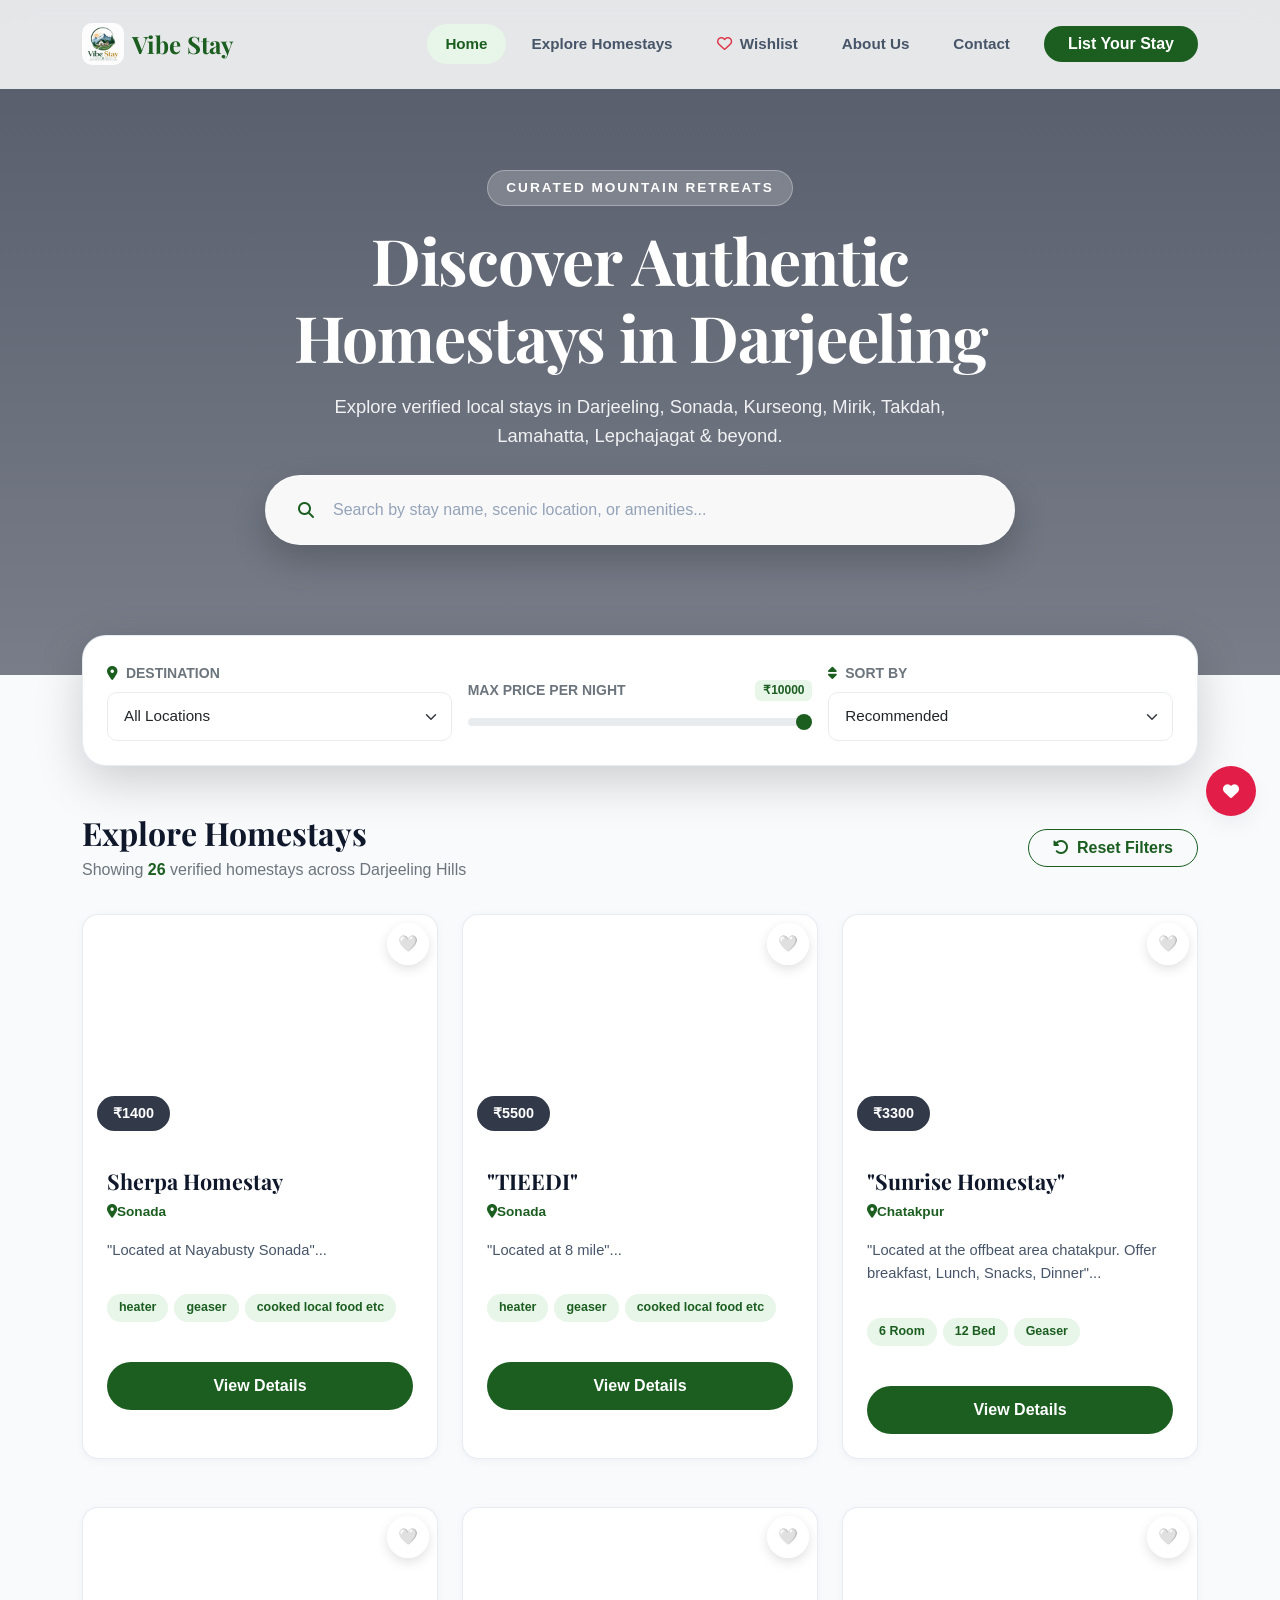
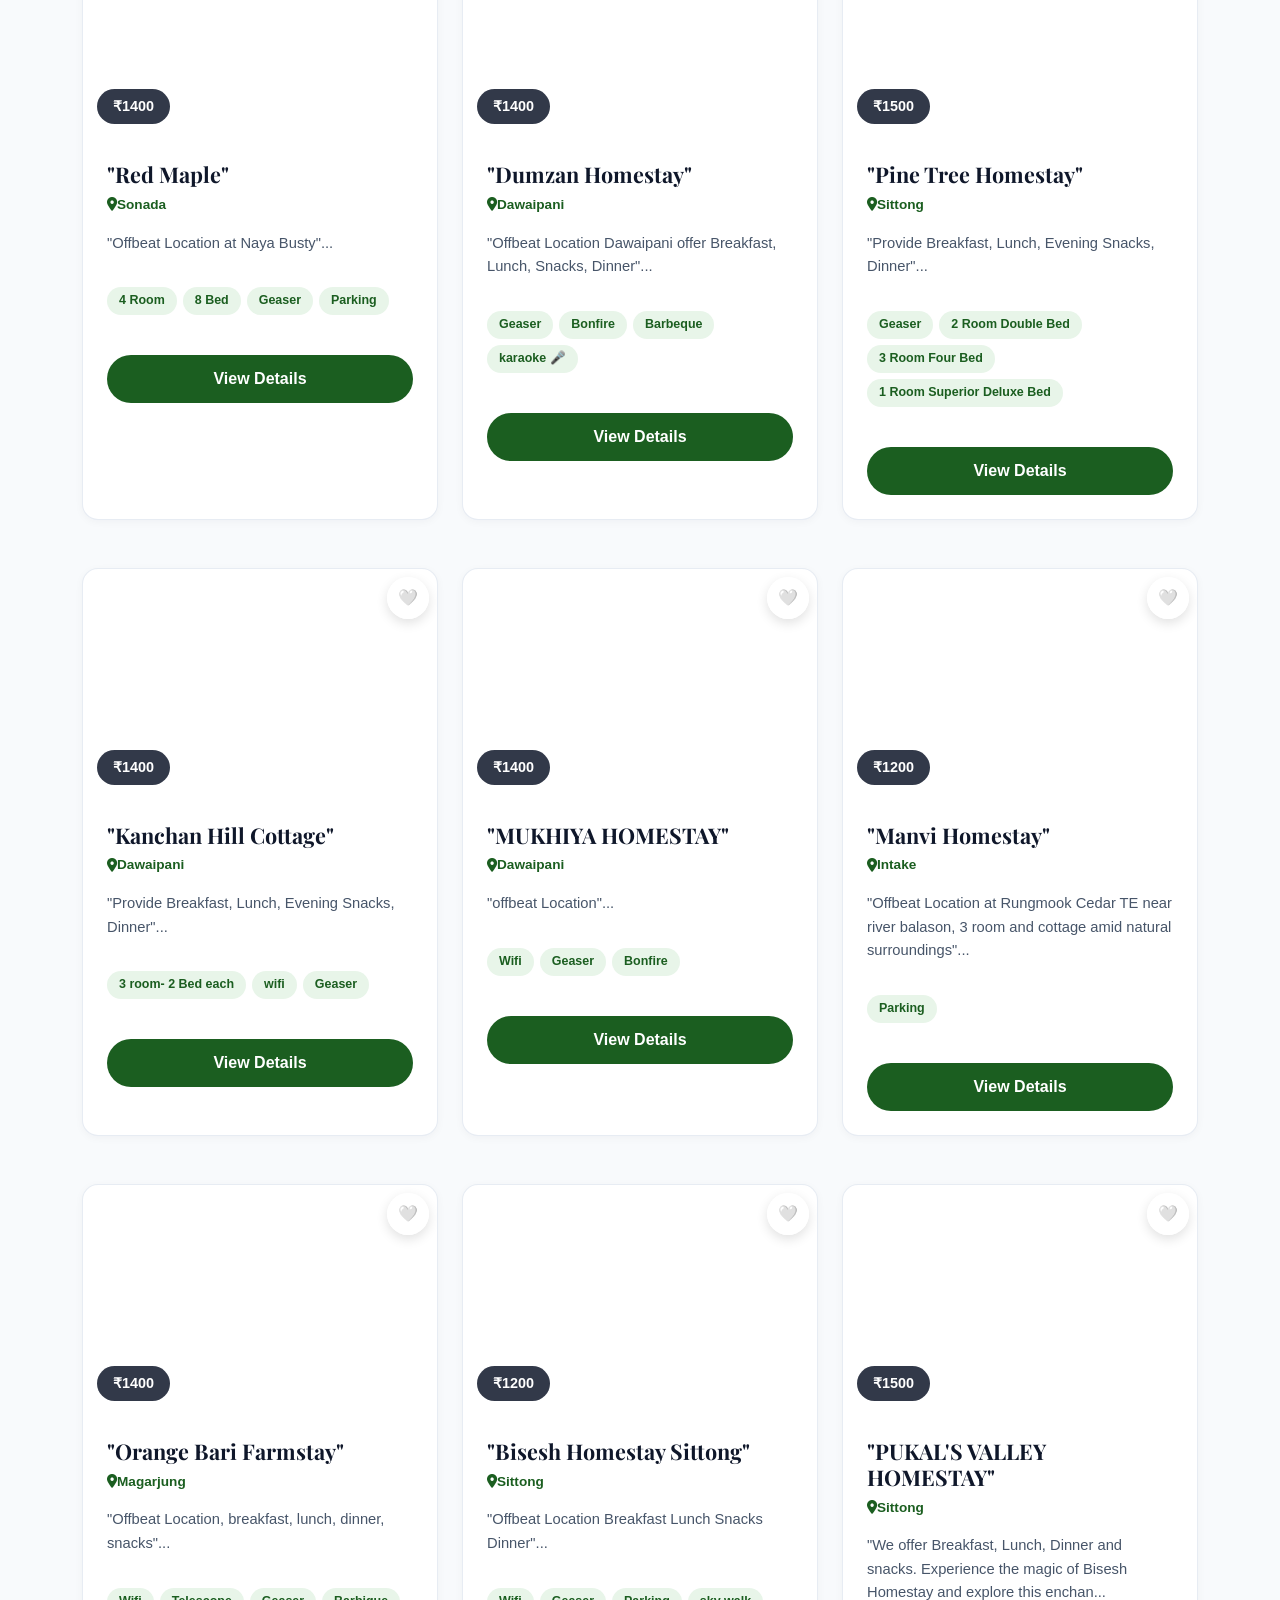
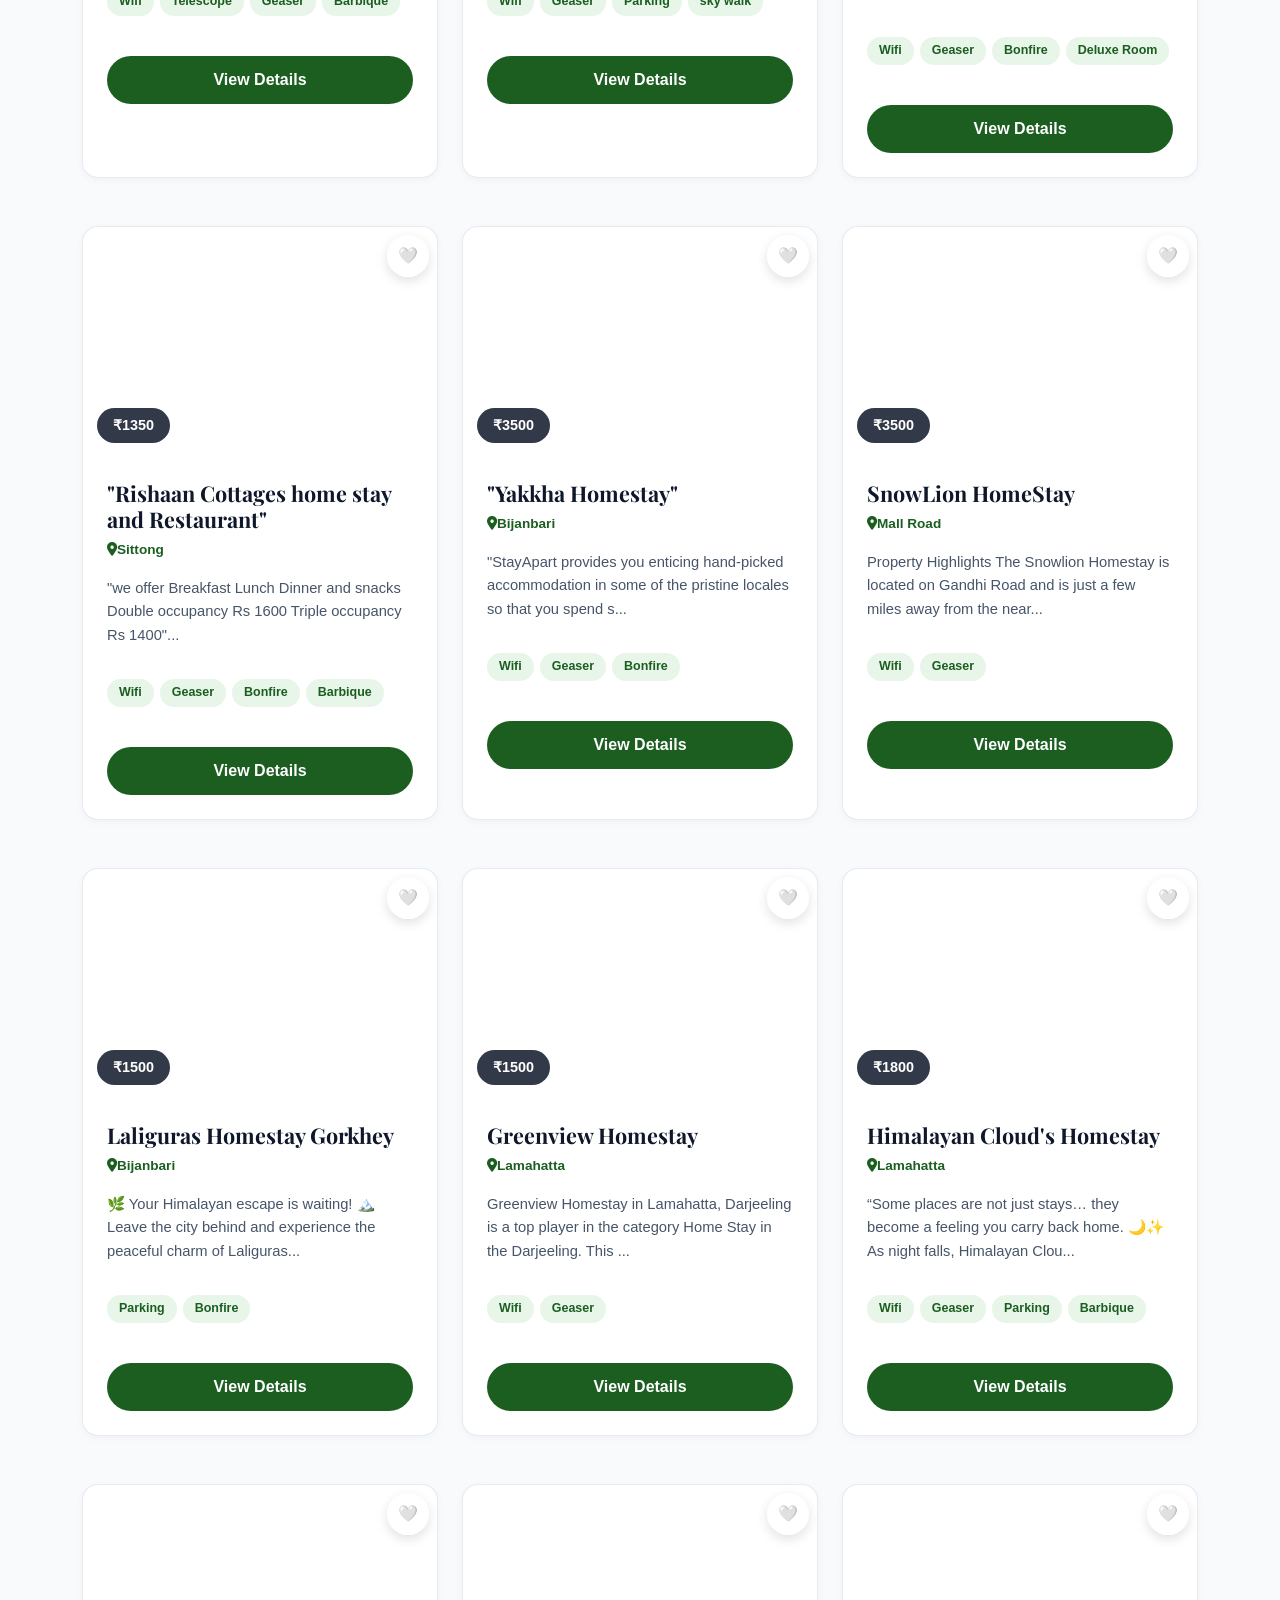
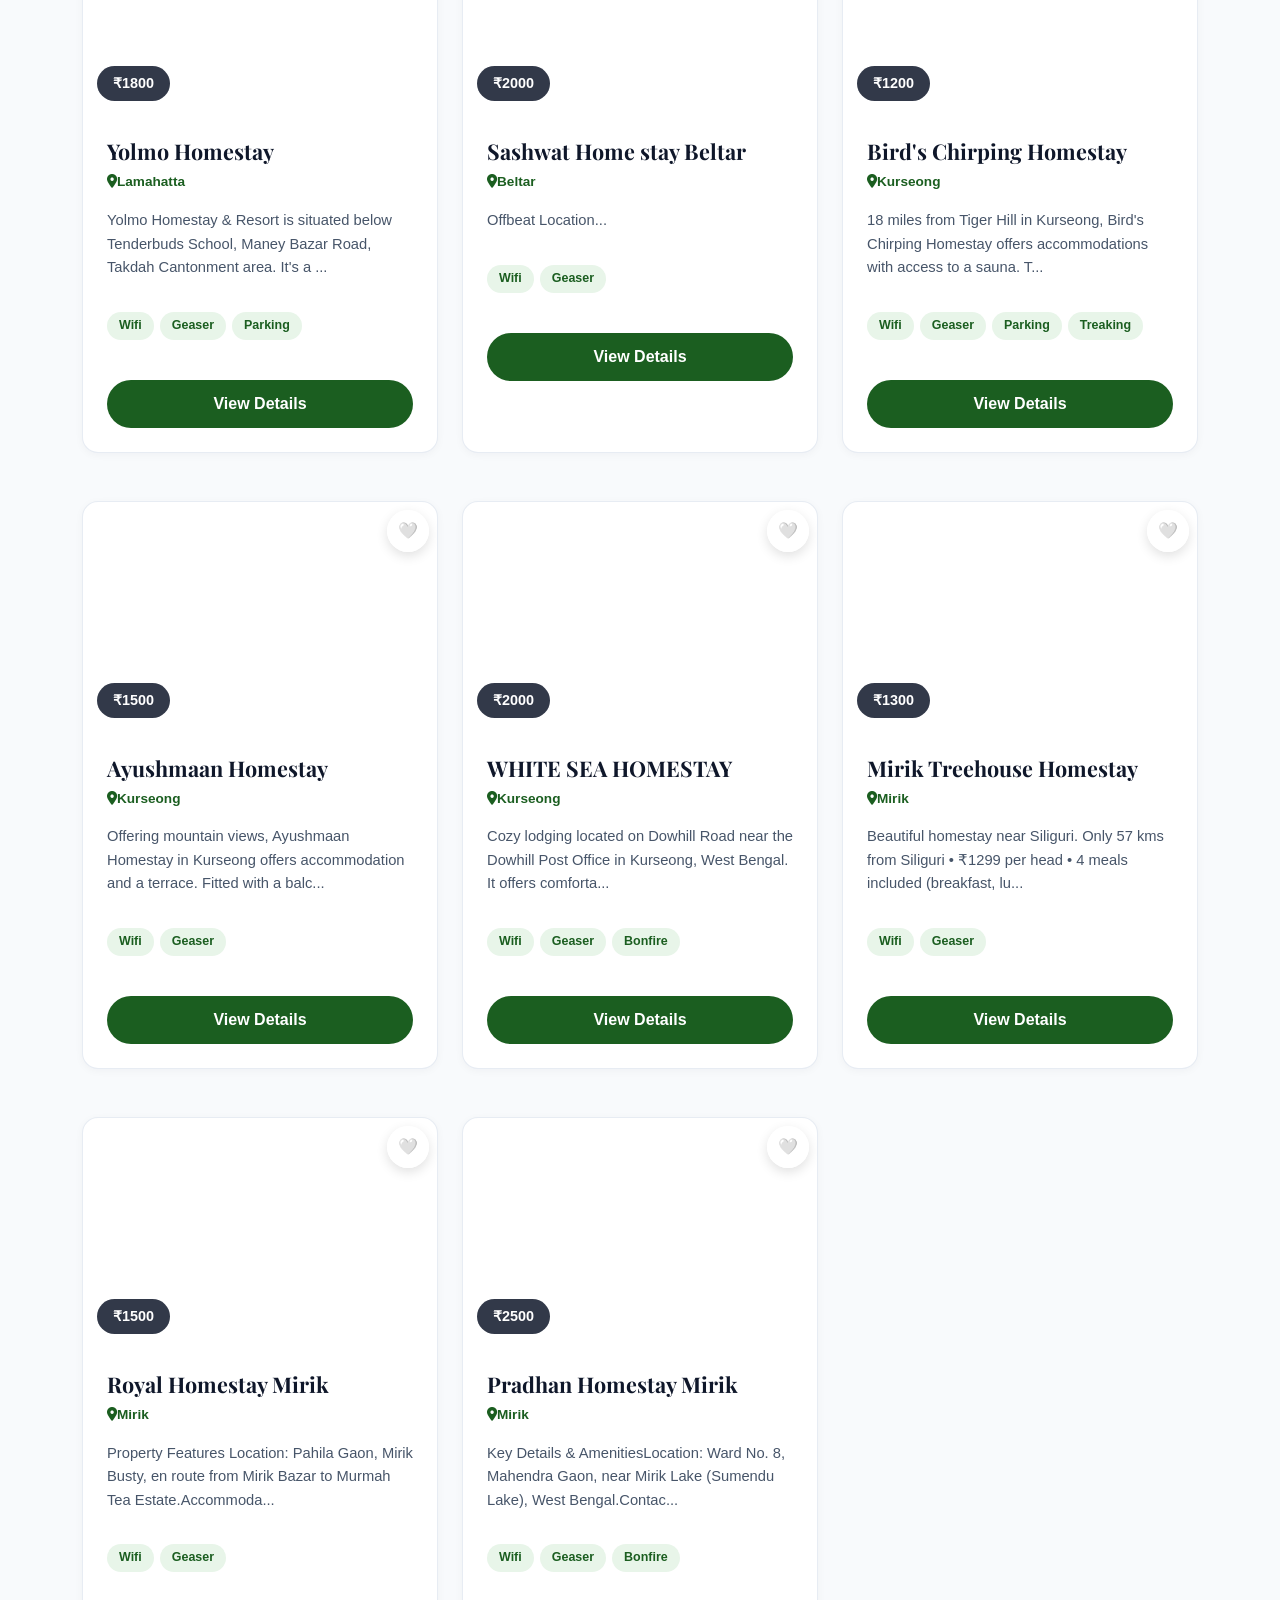
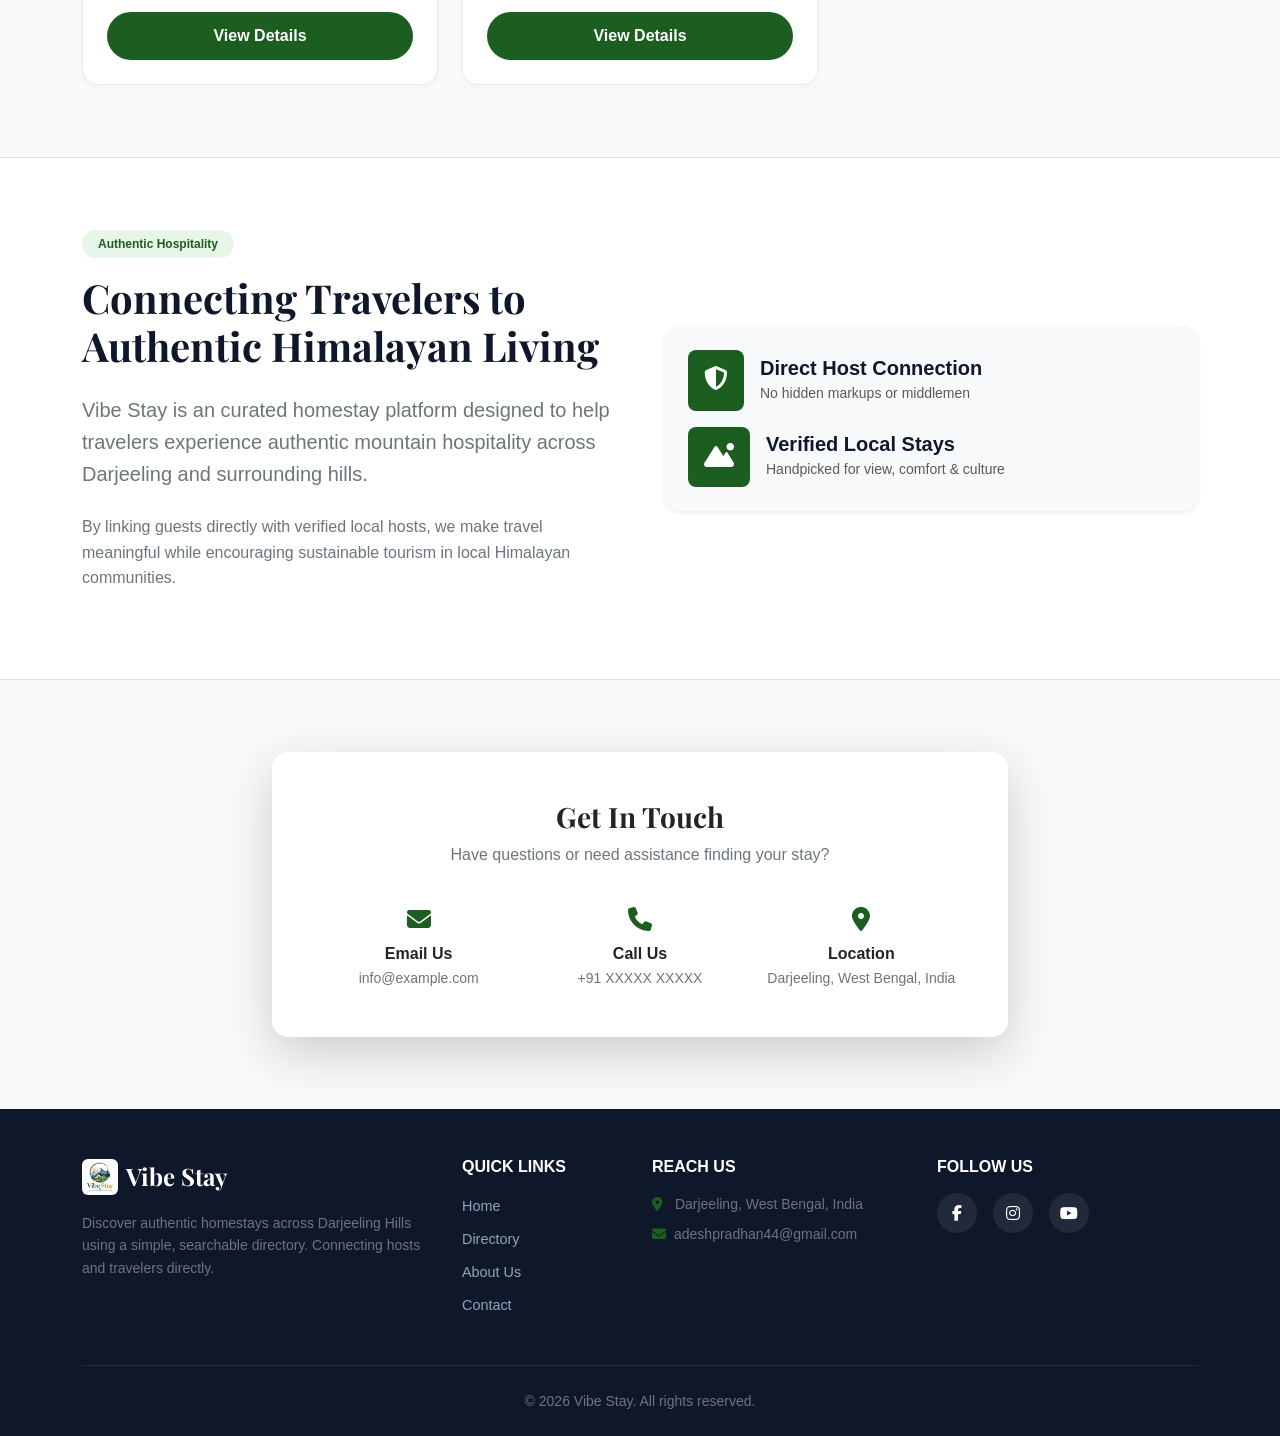
==== commit 32289049: "Update index.html" ====
--- a/index.html
+++ b/index.html
@@ -386,13 +386,13 @@
                 <div class="col-lg-3 col-md-6">
                     <h6 class="fw-bold text-white mb-3 text-uppercase fs-7">Reach Us</h6>
                     <p class="text-secondary small mb-2"><i class="fa-solid fa-location-dot me-2 text-emerald"></i> Darjeeling, West Bengal, India</p>
-                    <p class="text-secondary small mb-0"><i class="fa-solid fa-envelope me-2 text-emerald"></i> info@example.com</p>
+                    <p class="text-secondary small mb-0"><i class="fa-solid fa-envelope me-2 text-emerald"></i>adeshpradhan44@gmail.com</p>
                 </div>
 
                 <div class="col-lg-3 col-md-6">
                     <h6 class="fw-bold text-white mb-3 text-uppercase fs-7">Follow Us</h6>
                     <div class="d-flex gap-3">
-                        <a href="#" class="social-icon"><i class="fab fa-facebook-f"></i></a>
+                        <a href="https://www.facebook.com/profile.php?id=61561871135258" class="social-icon"><i class="fab fa-facebook-f"></i></a>
                         <a href="#" class="social-icon"><i class="fab fa-instagram"></i></a>
                         <a href="#" class="social-icon"><i class="fab fa-youtube"></i></a>
                     </div>
--- a/style.css
+++ b/style.css
@@ -43,7 +43,10 @@
     color: var(--text-primary);
     line-height: 1.6;
     -webkit-font-smoothing: antialiased;
-}
+    
+}
+
+
 
 .font-heading, h1, h2, h3 {
     font-family: 'Playfair Display', serif;
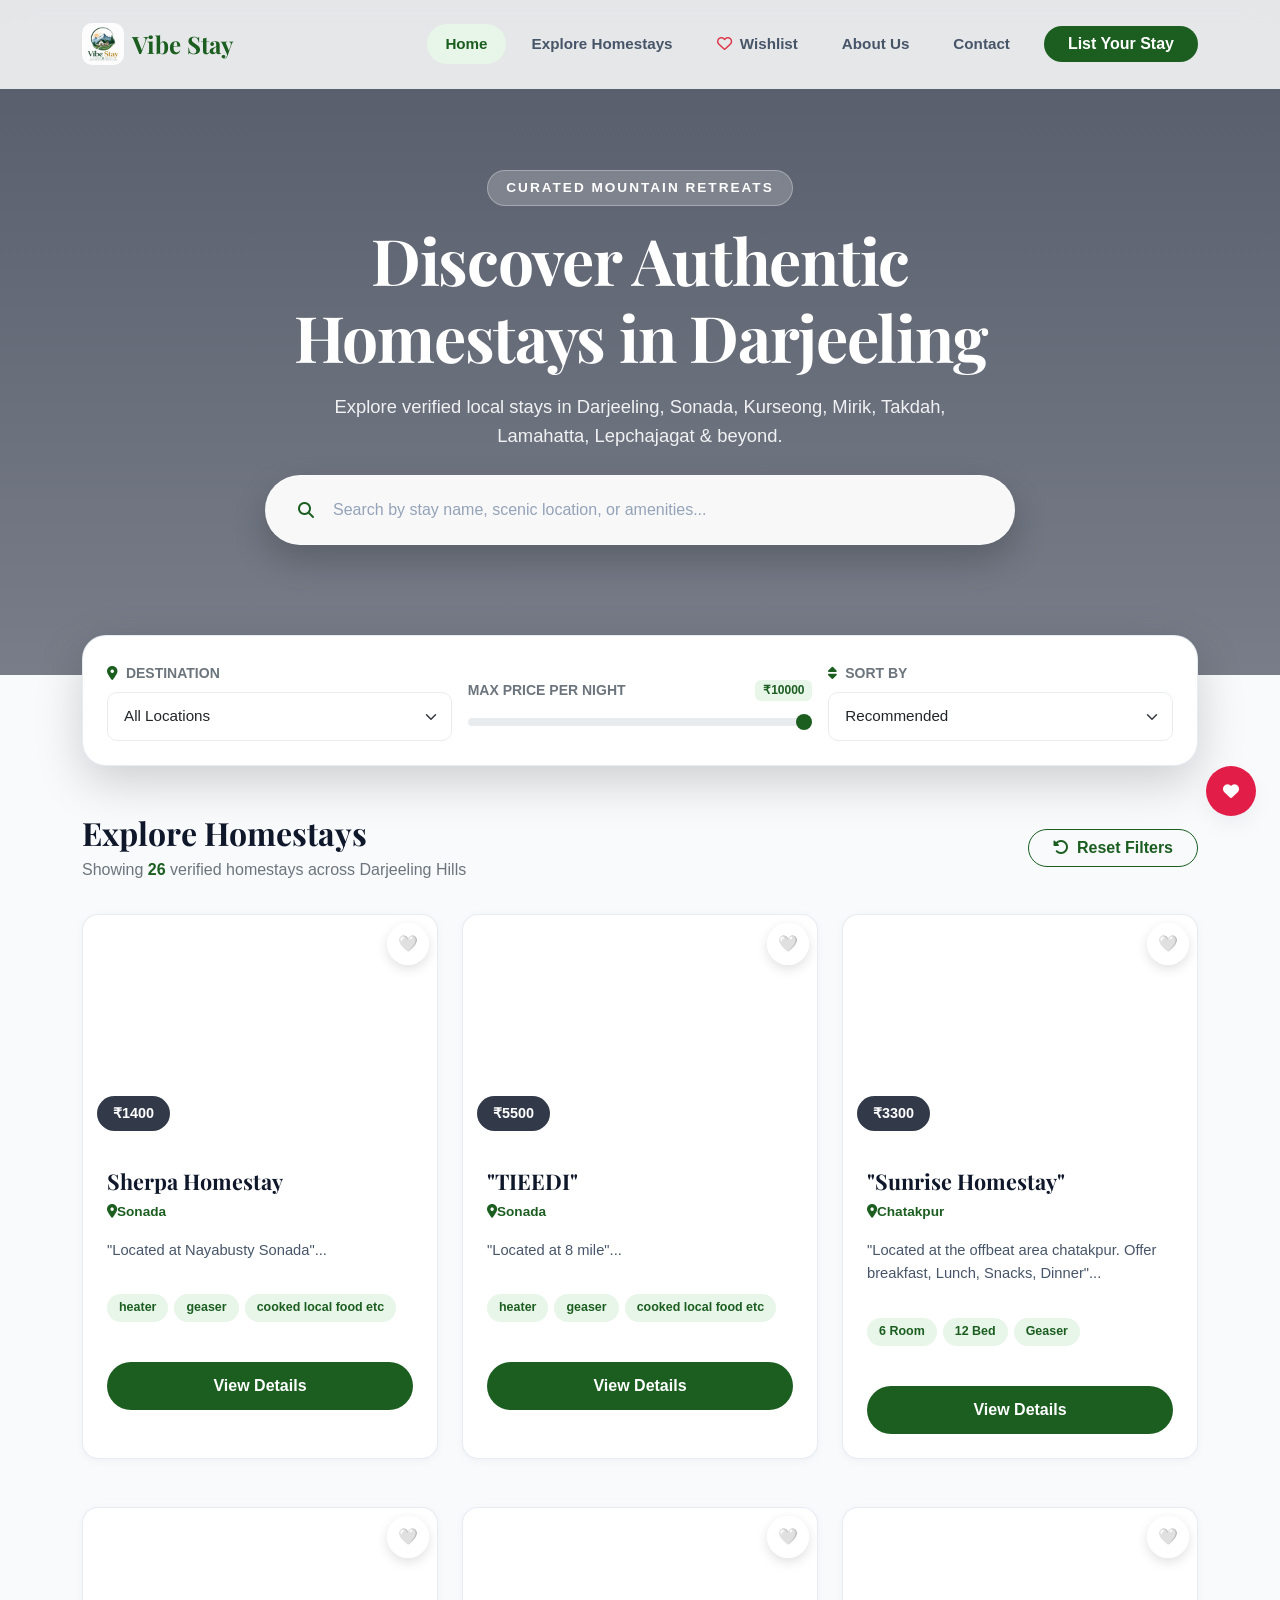
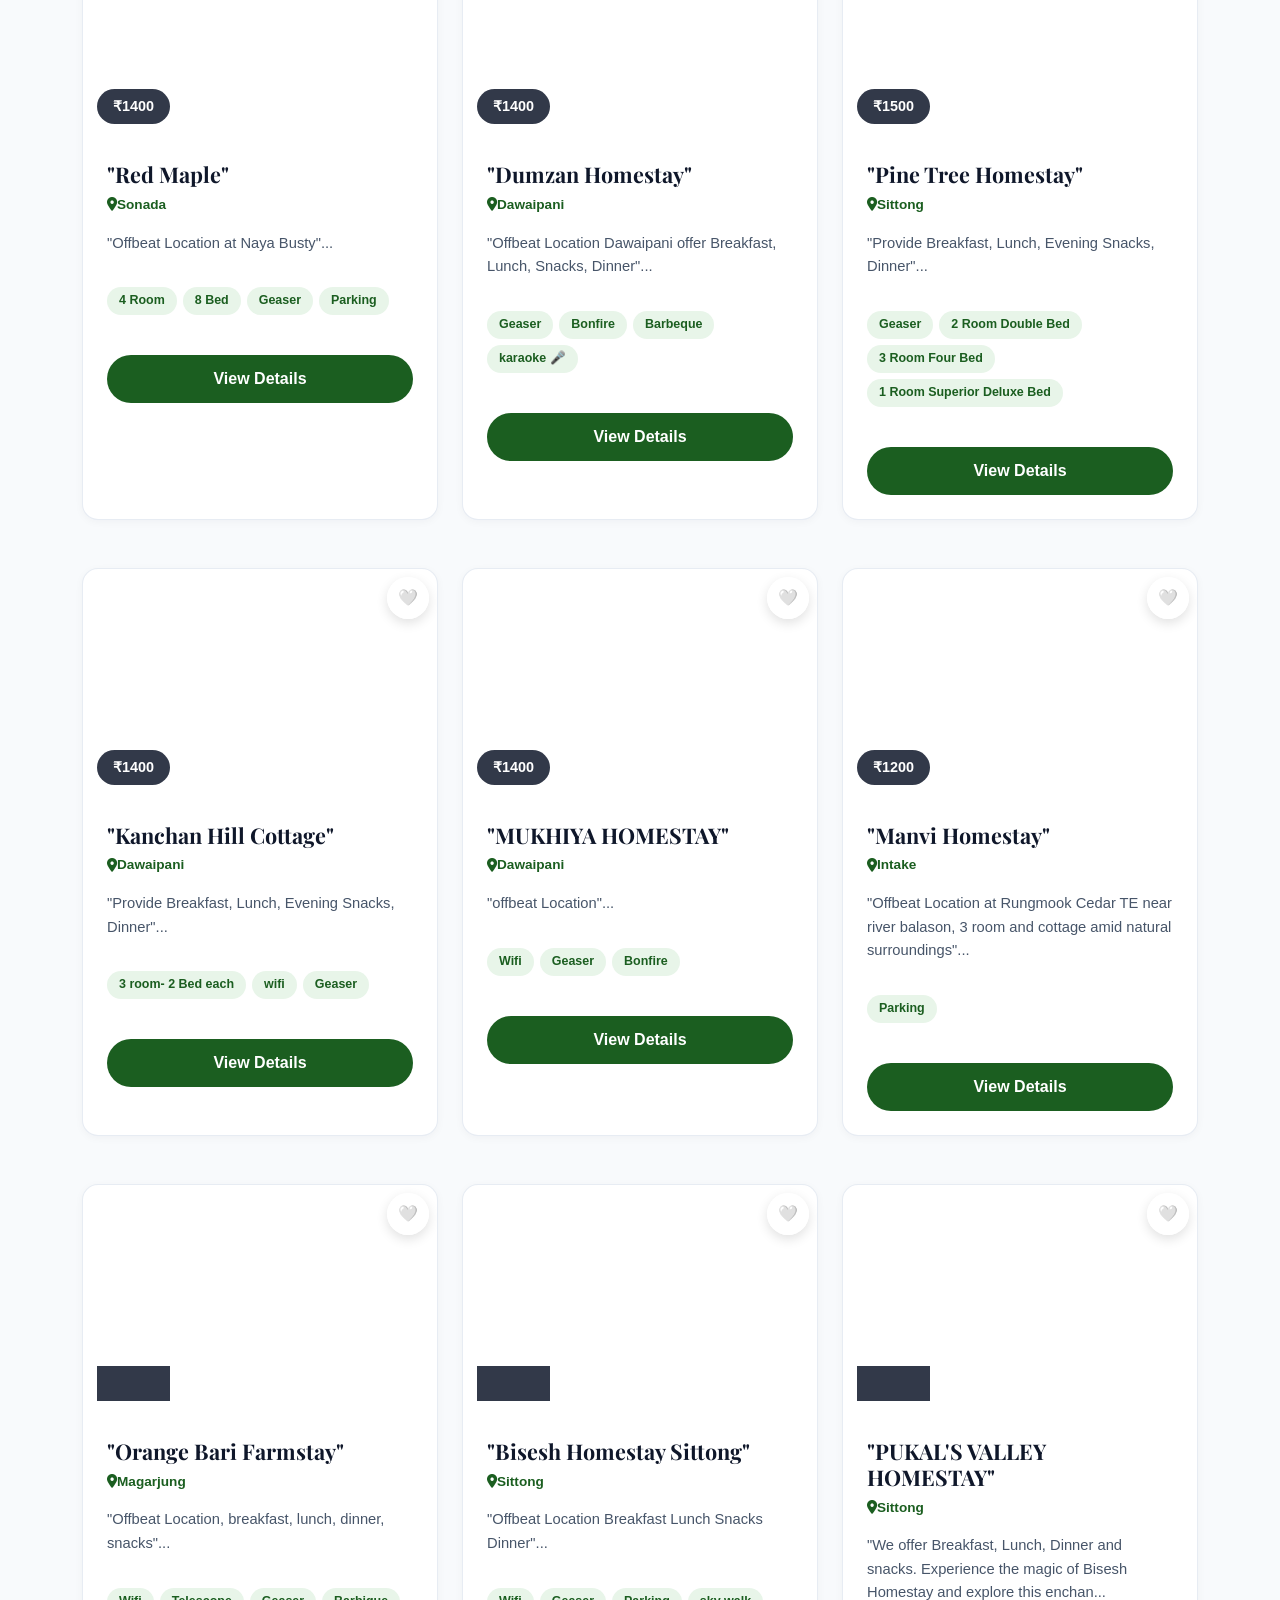
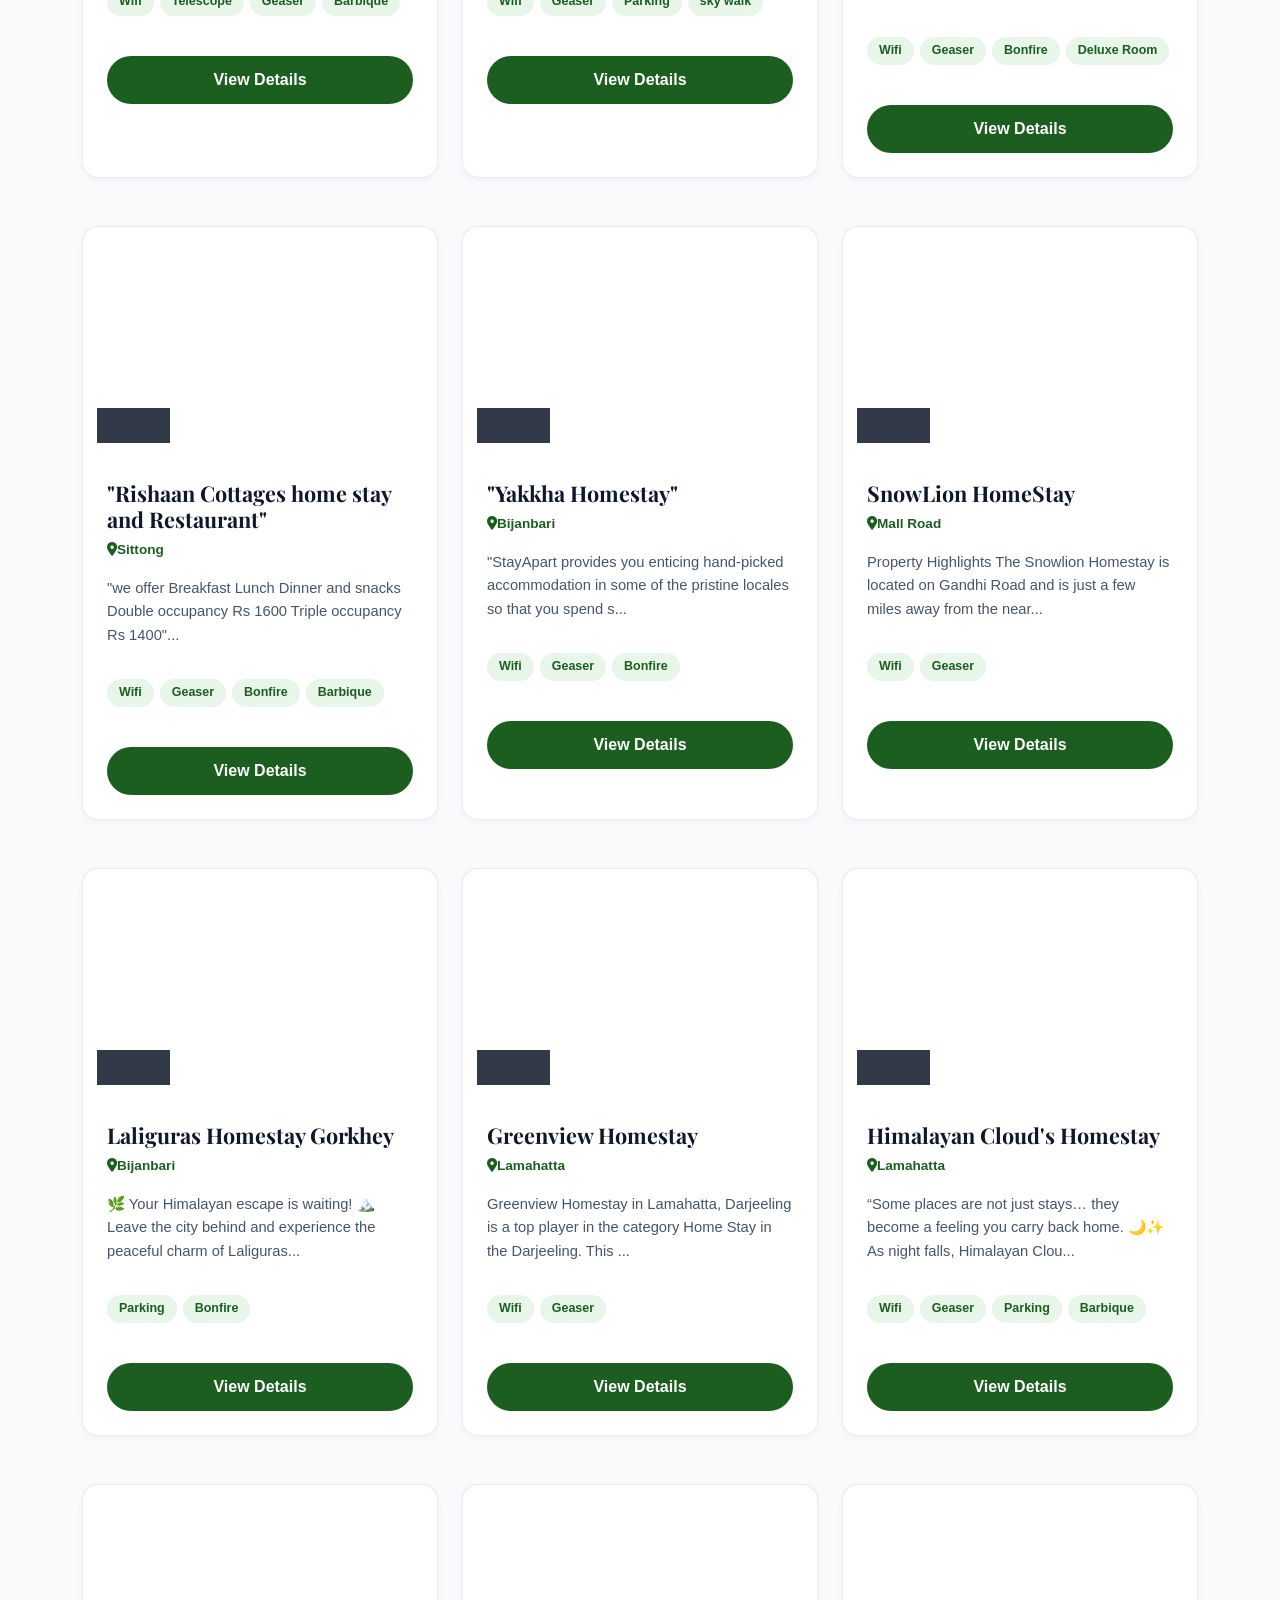
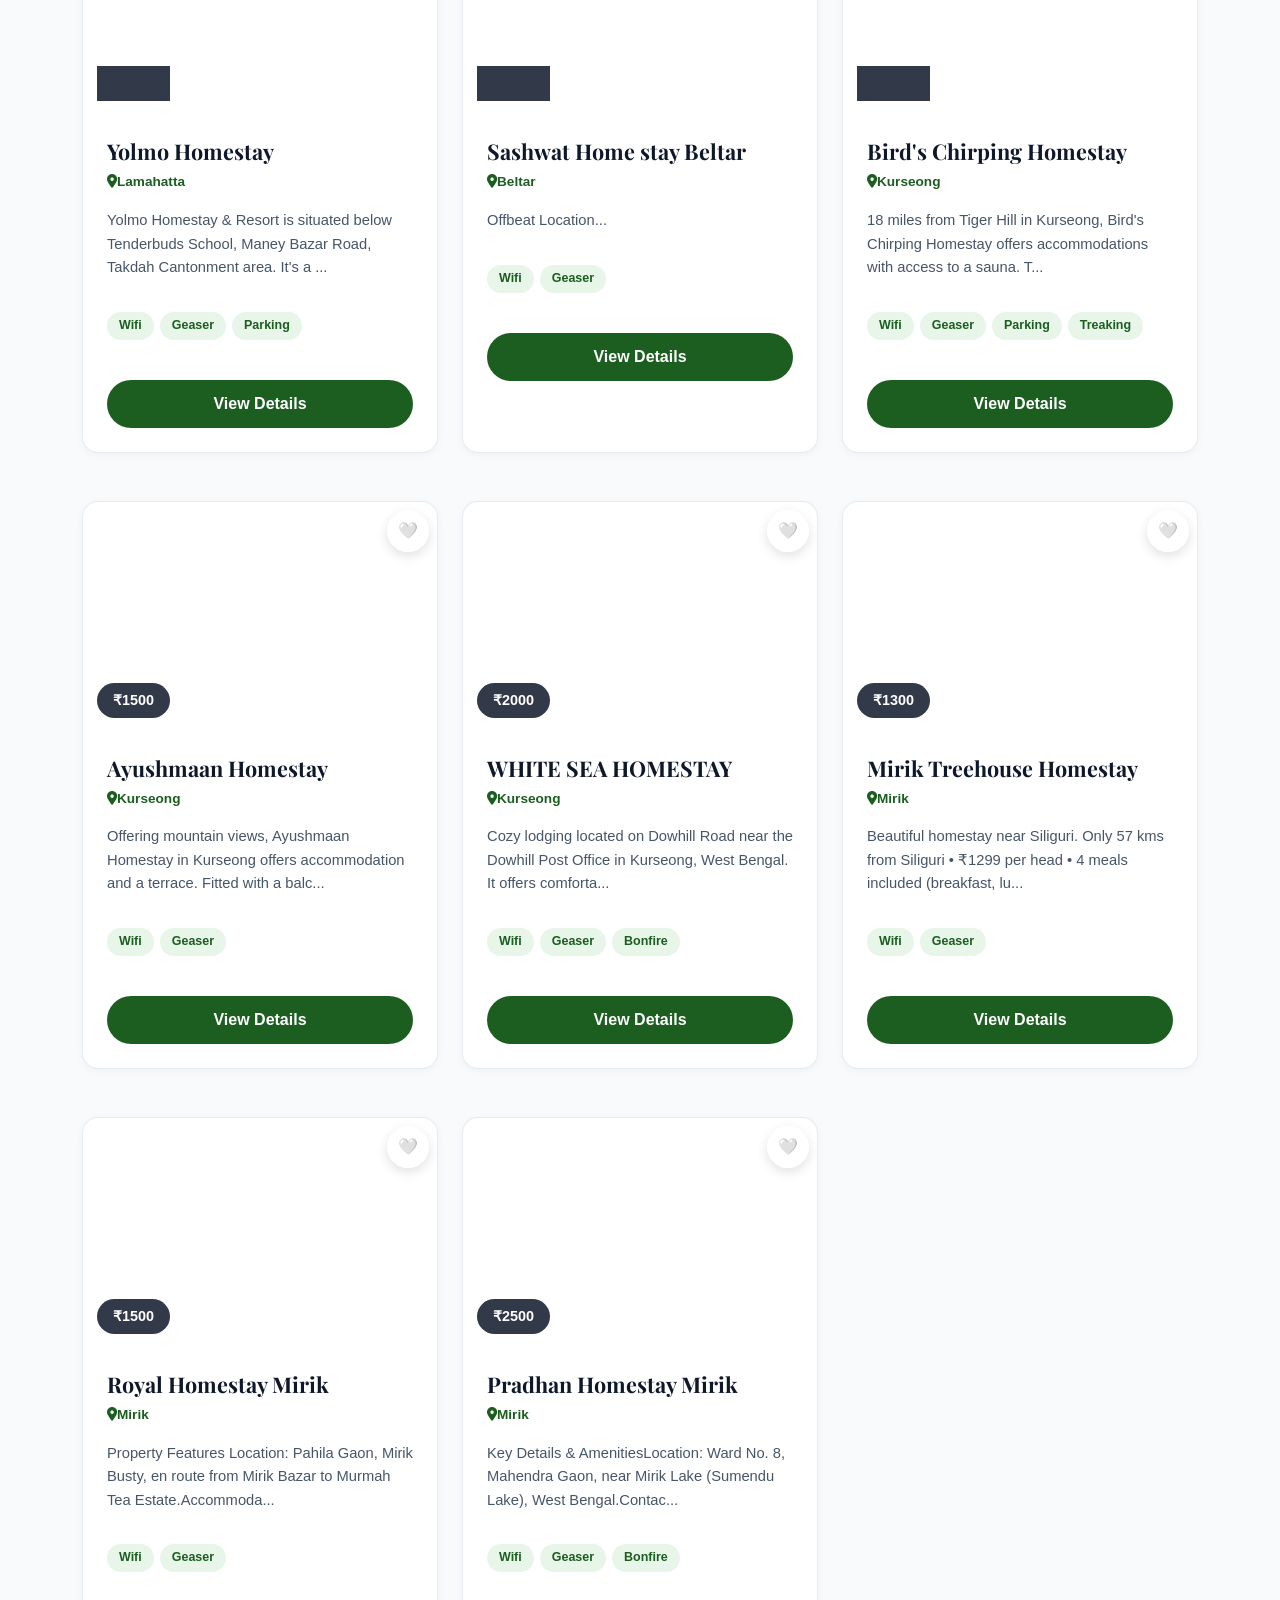
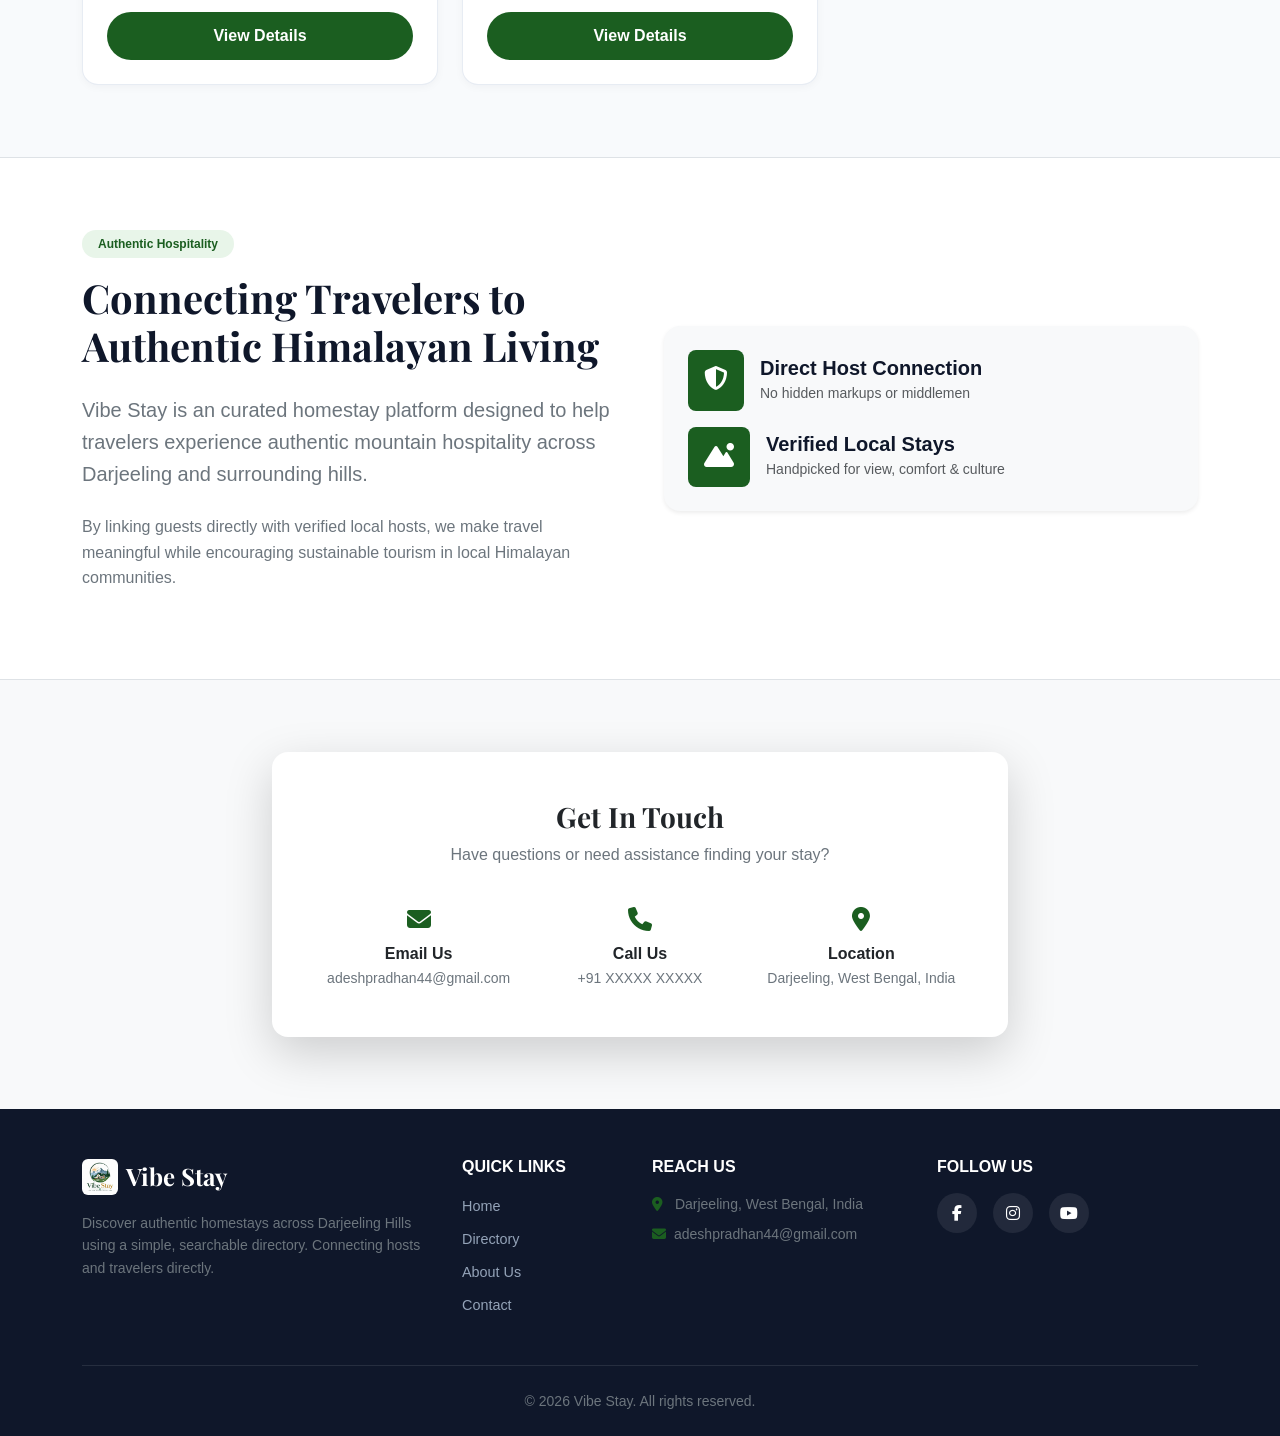
==== commit ad88e1f3: "Update index.html" ====
--- a/index.html
+++ b/index.html
@@ -297,7 +297,7 @@
                                         <i class="fa-solid fa-envelope text-emerald fs-4"></i>
                                     </div>
                                     <h6 class="fw-bold mb-1">Email Us</h6>
-                                    <p class="text-secondary small mb-0">info@example.com</p>
+                                    <p class="text-secondary small mb-0">adeshpradhan44@gmail.com</p>
                                 </div>
                                 <div class="col-md-4 text-center">
                                     <div class="contact-icon-box mx-auto mb-2">
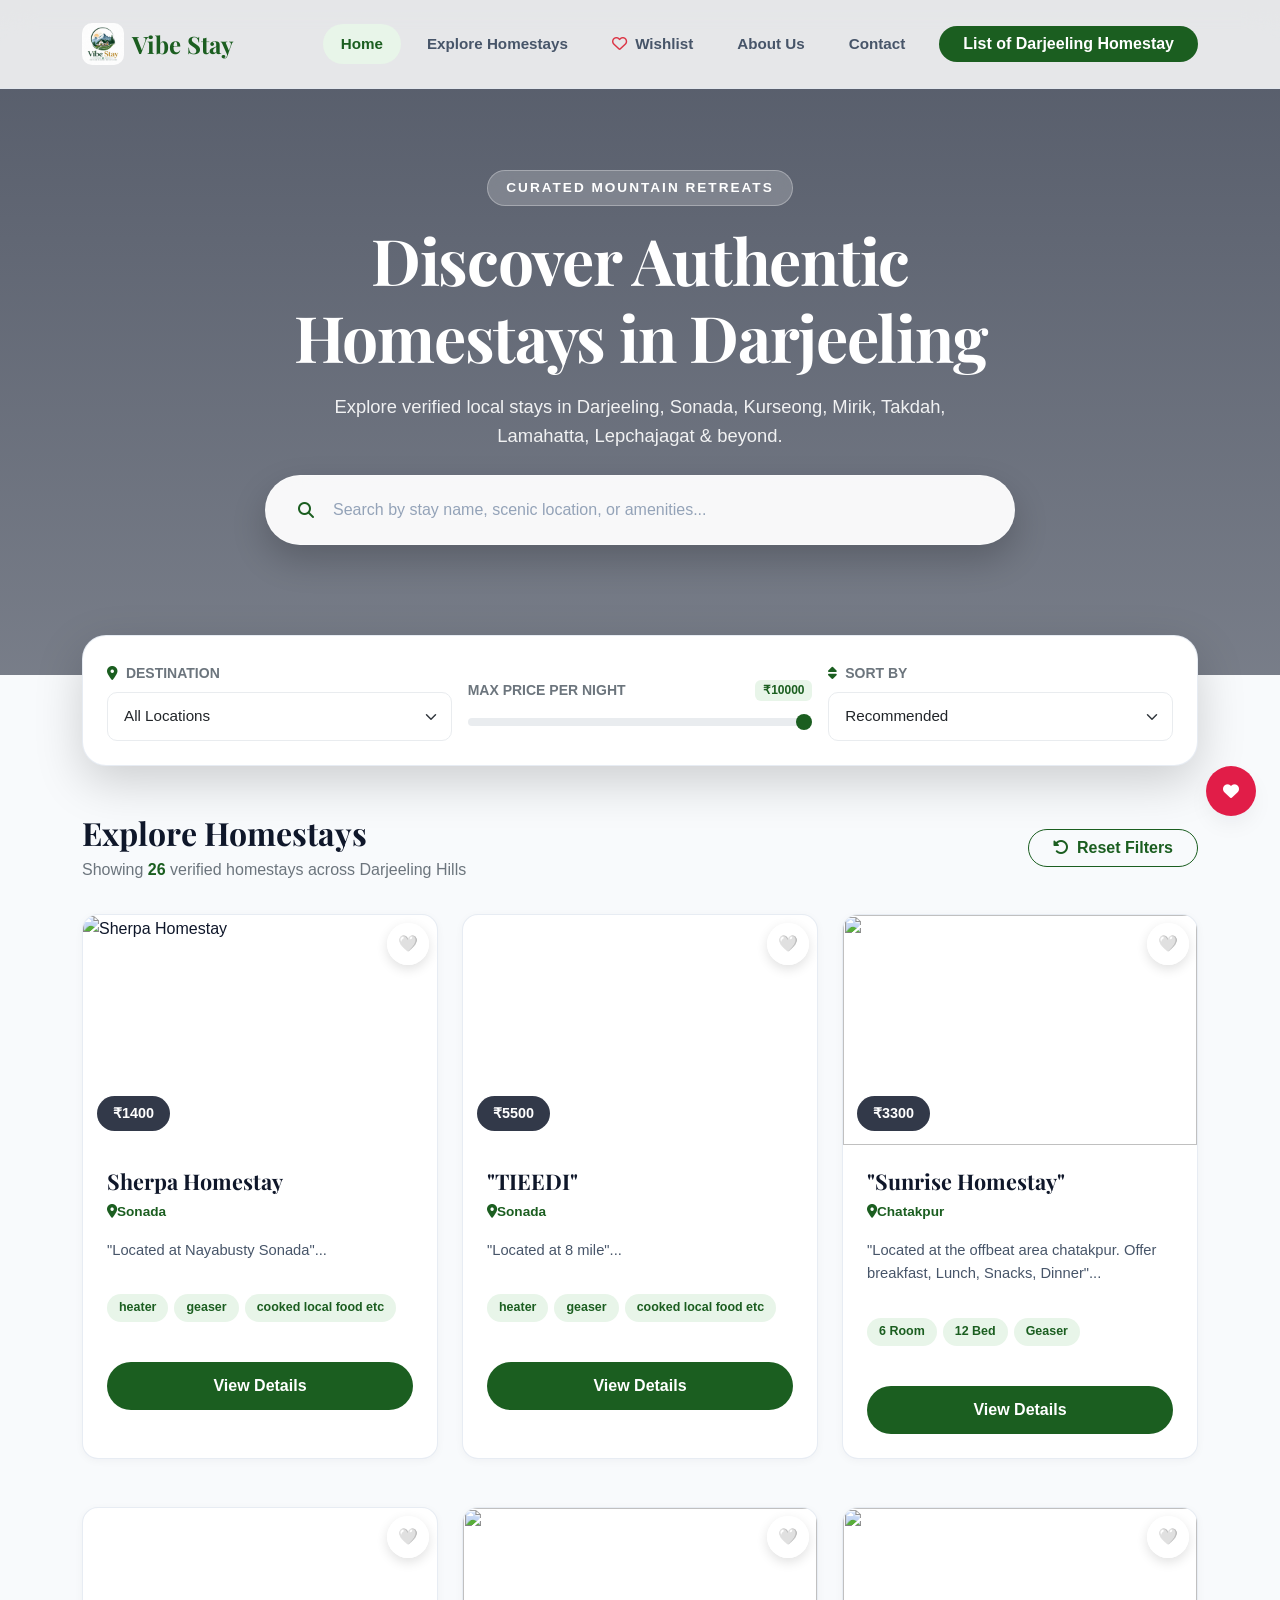
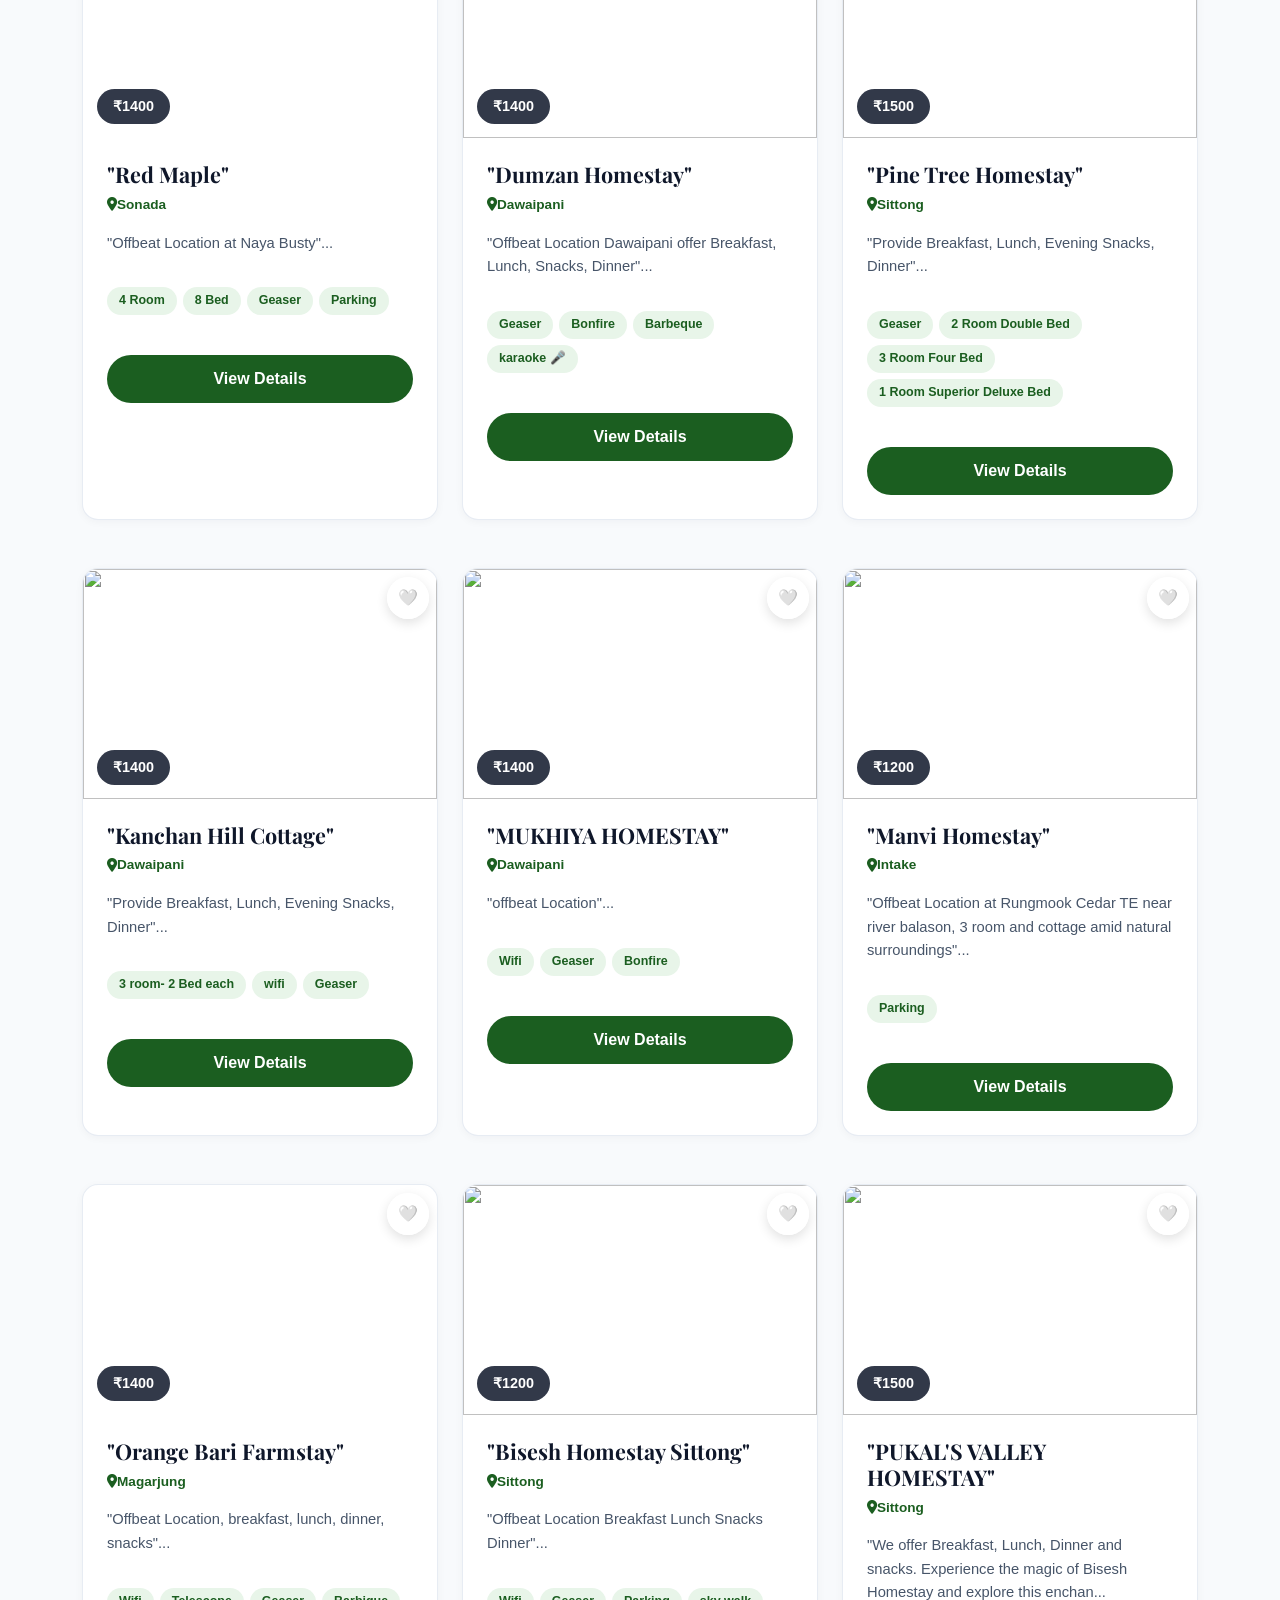
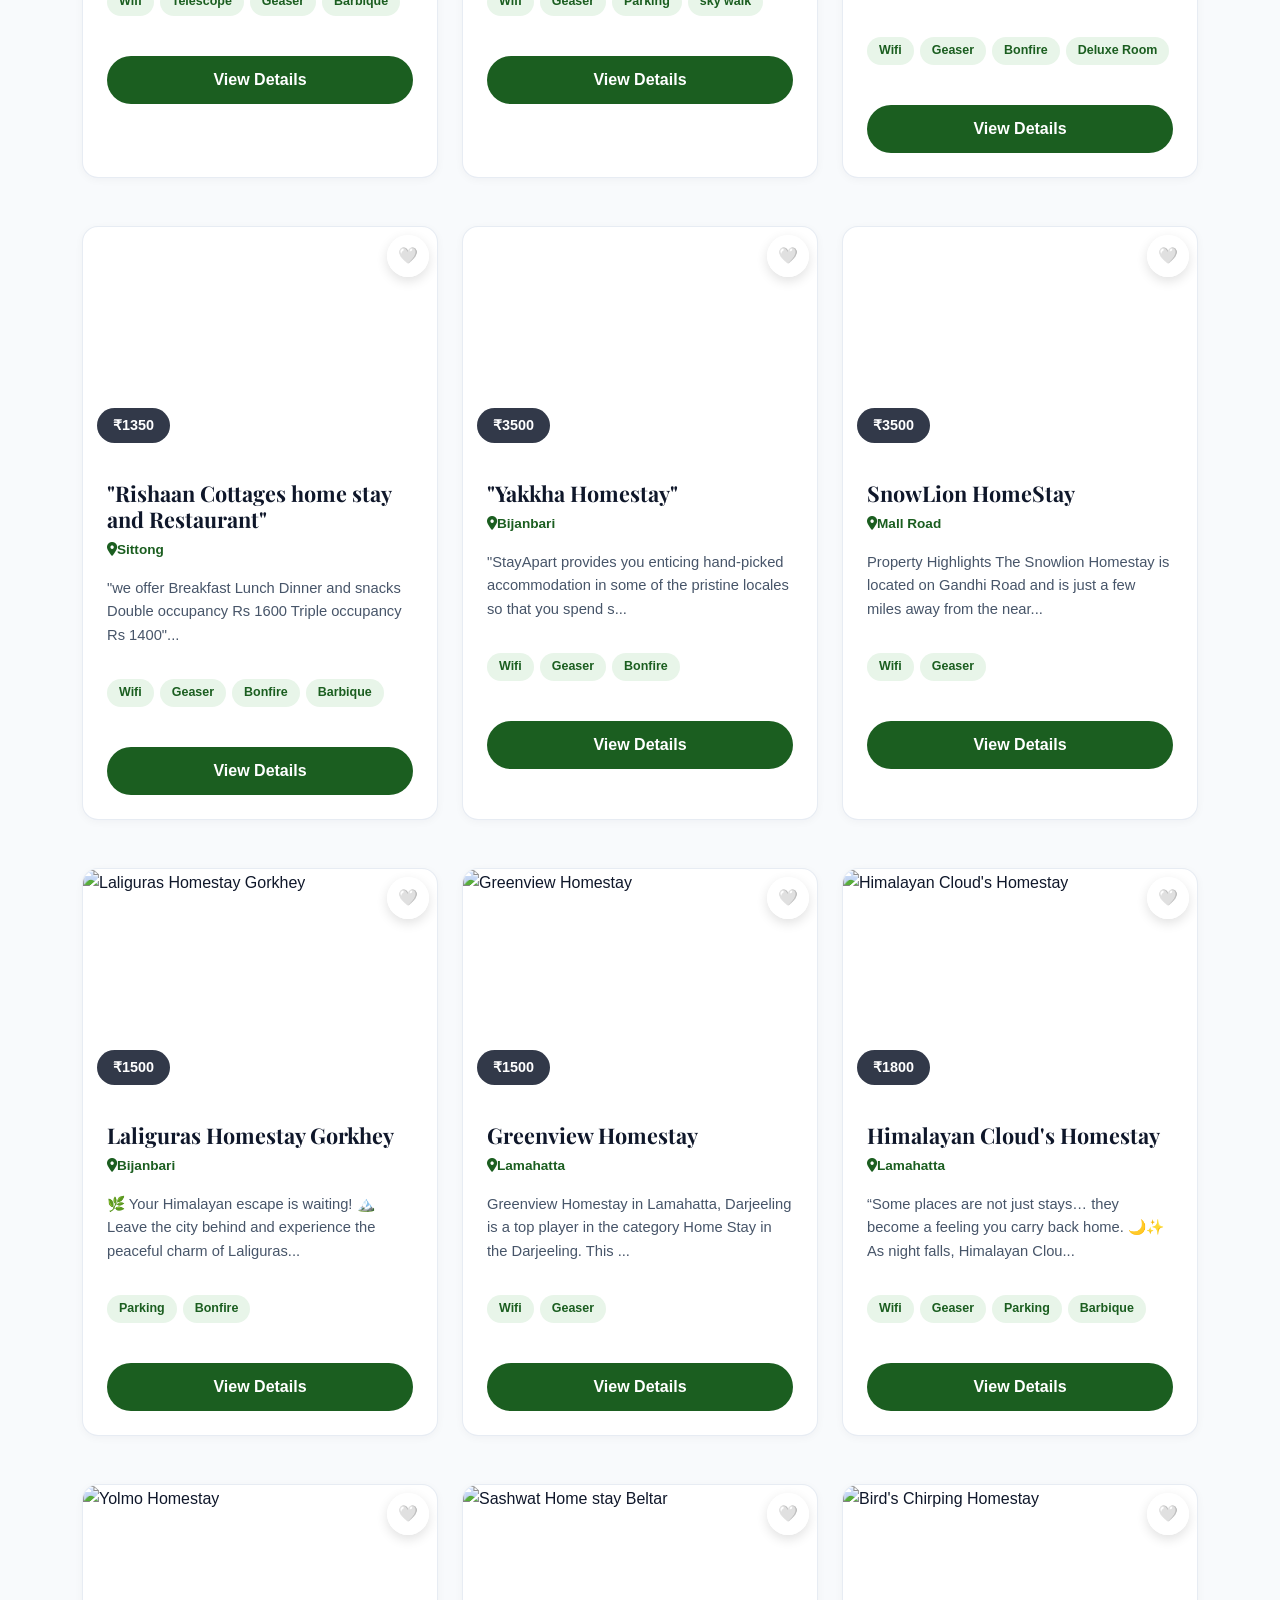
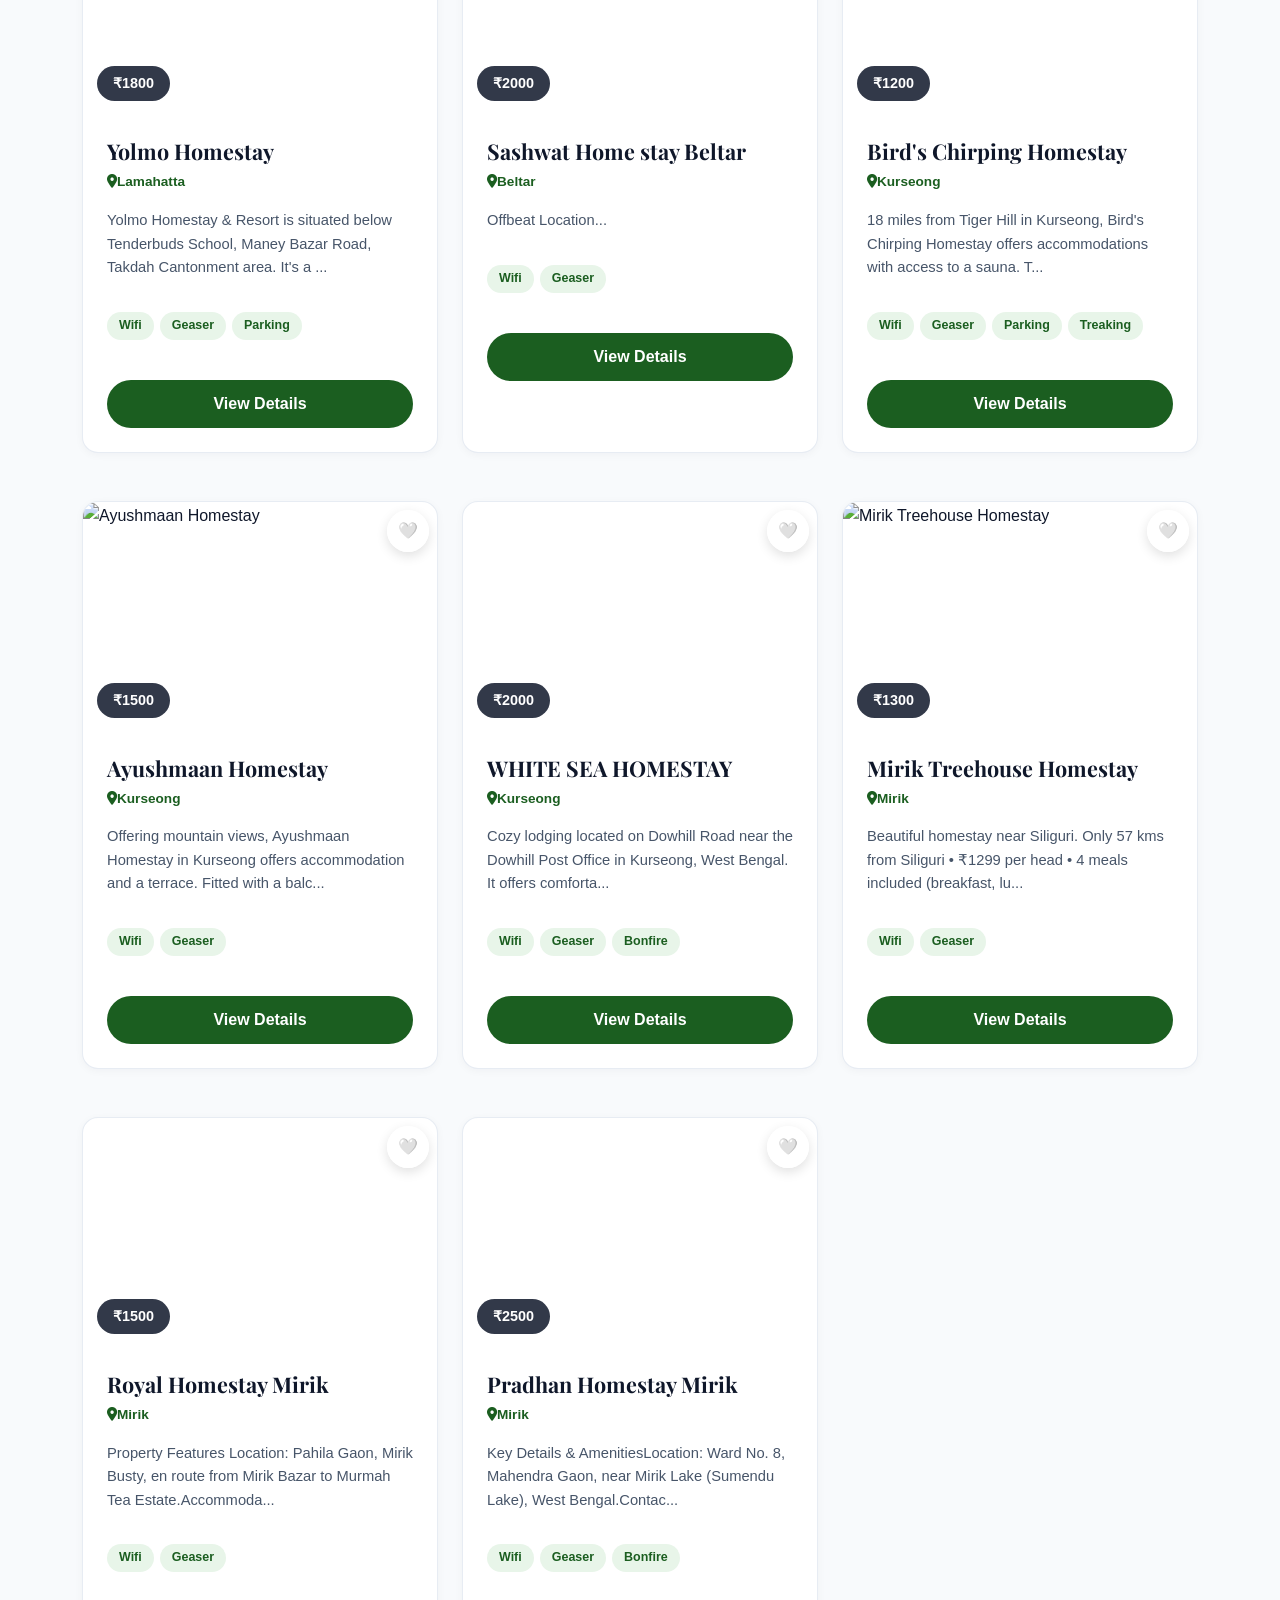
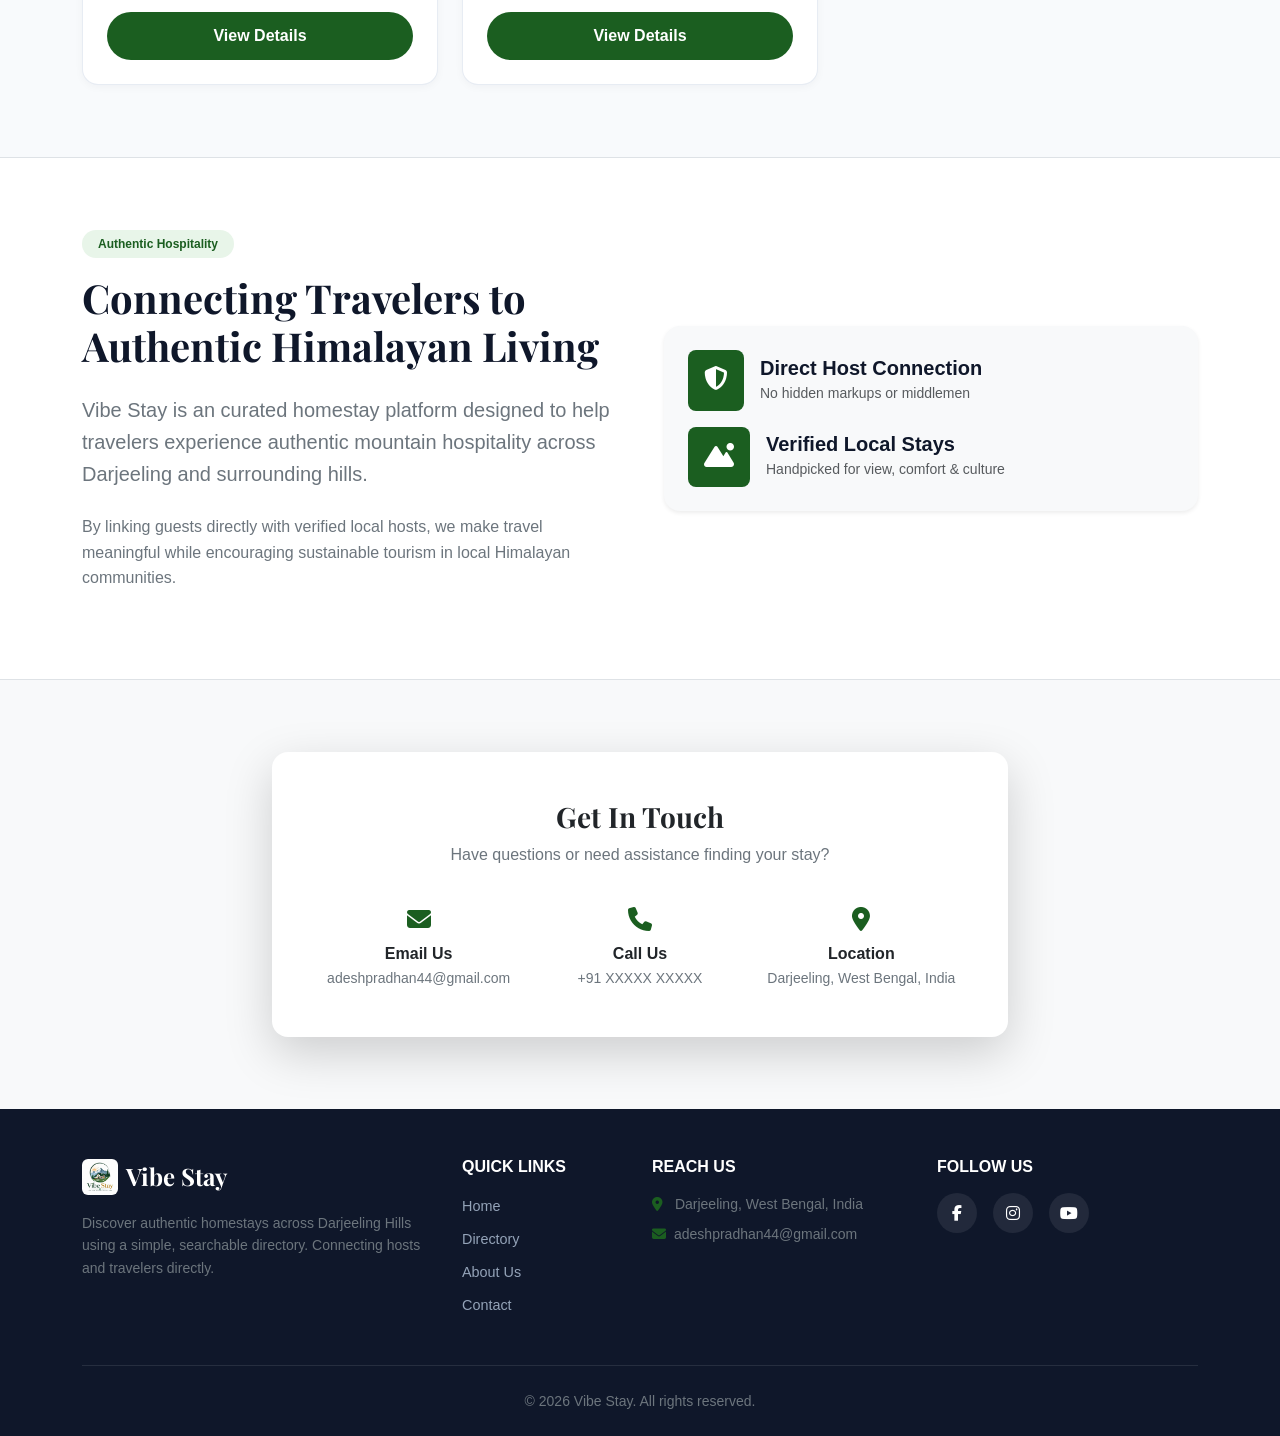
==== commit 5d476d3a: "Update index.html" ====
--- a/index.html
+++ b/index.html
@@ -102,8 +102,8 @@
                         <a class="nav-link" href="#contact">Contact</a>
                     </li>
                     <li class="nav-item ms-lg-2 mt-2 mt-lg-0">
-                        <a class="btn btn-emerald rounded-pill px-4" href="https://docs.google.com/forms/d/e/1FAIpQLSdy76p-AG0LGkCpY6zKGrAxJKJjNepW0OdQiGl13kiPHic3fQ/viewform" target="_blank">
-                            List Your Stay
+                        <a class="btn btn-emerald rounded-pill px-4" href="vibestay.html" target="_blank">
+                            List of Darjeeling Homestay
                         </a>
                     </li>
                 </ul>
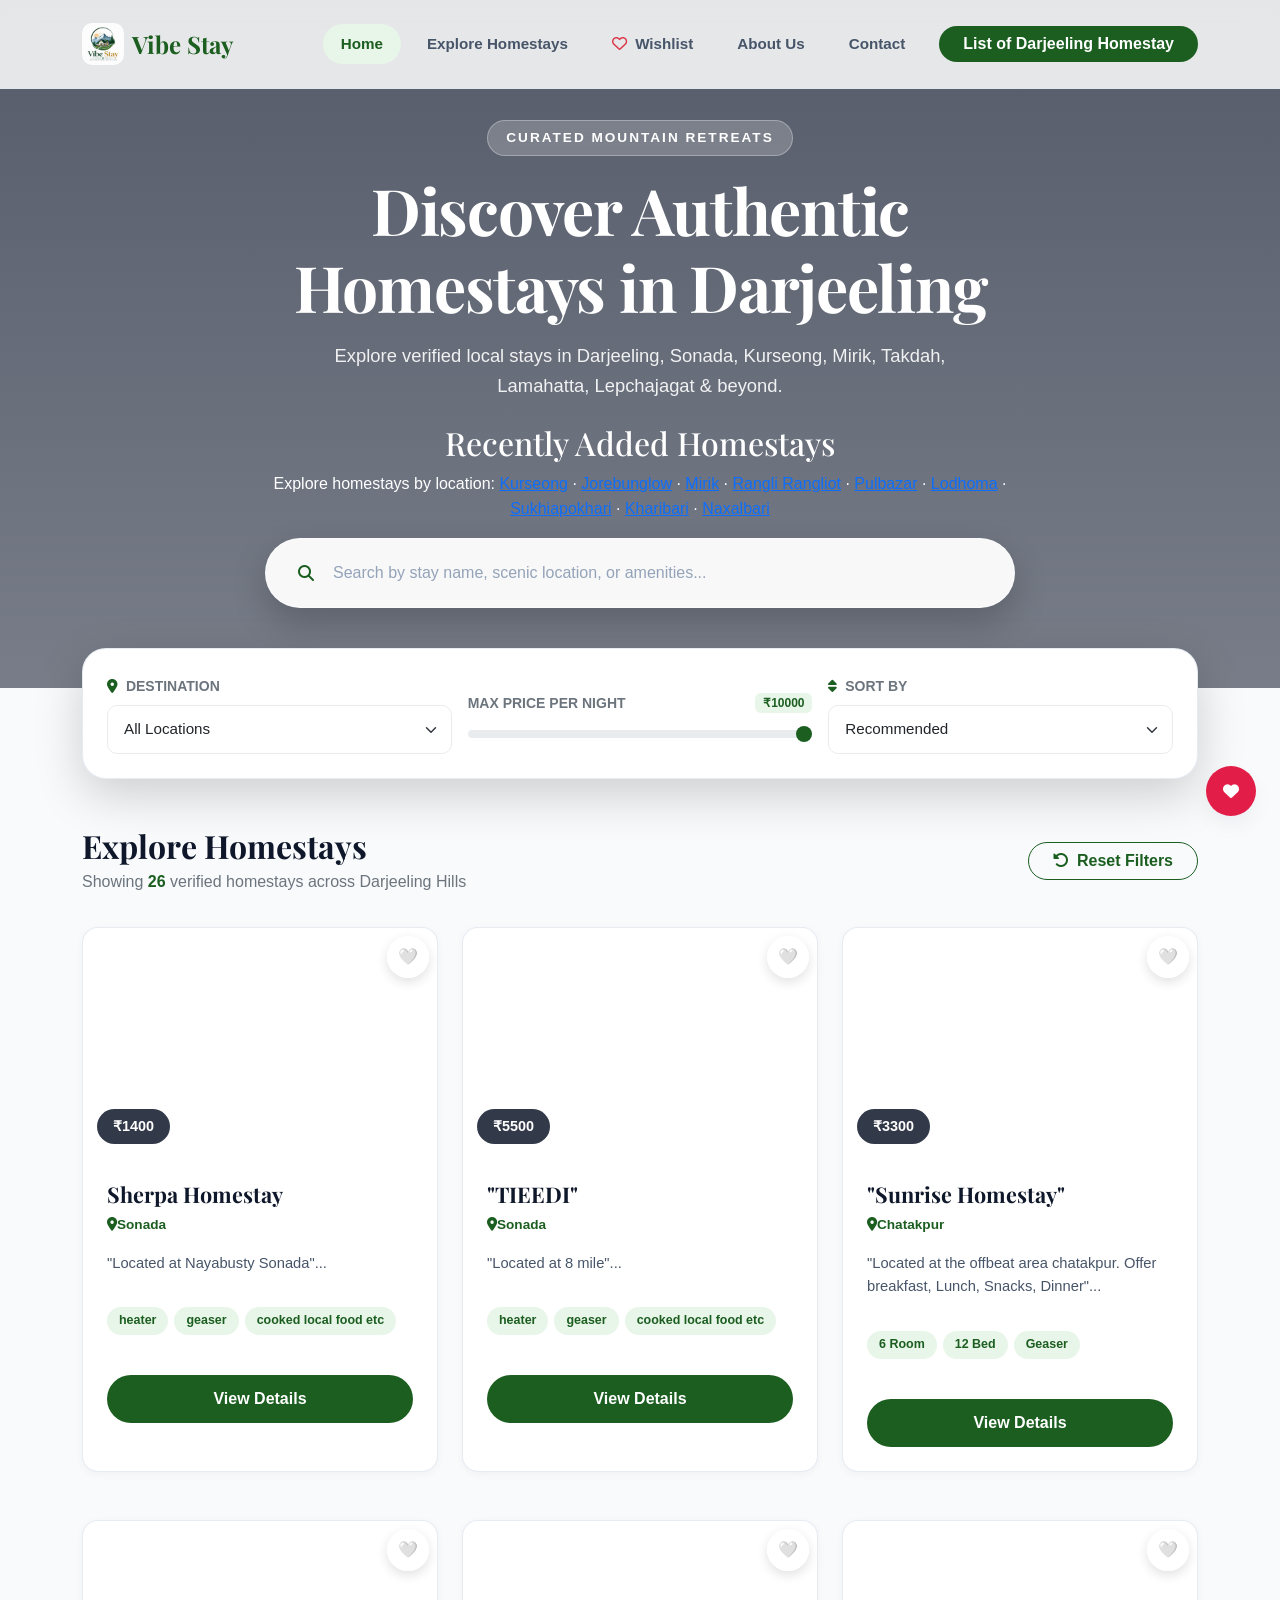
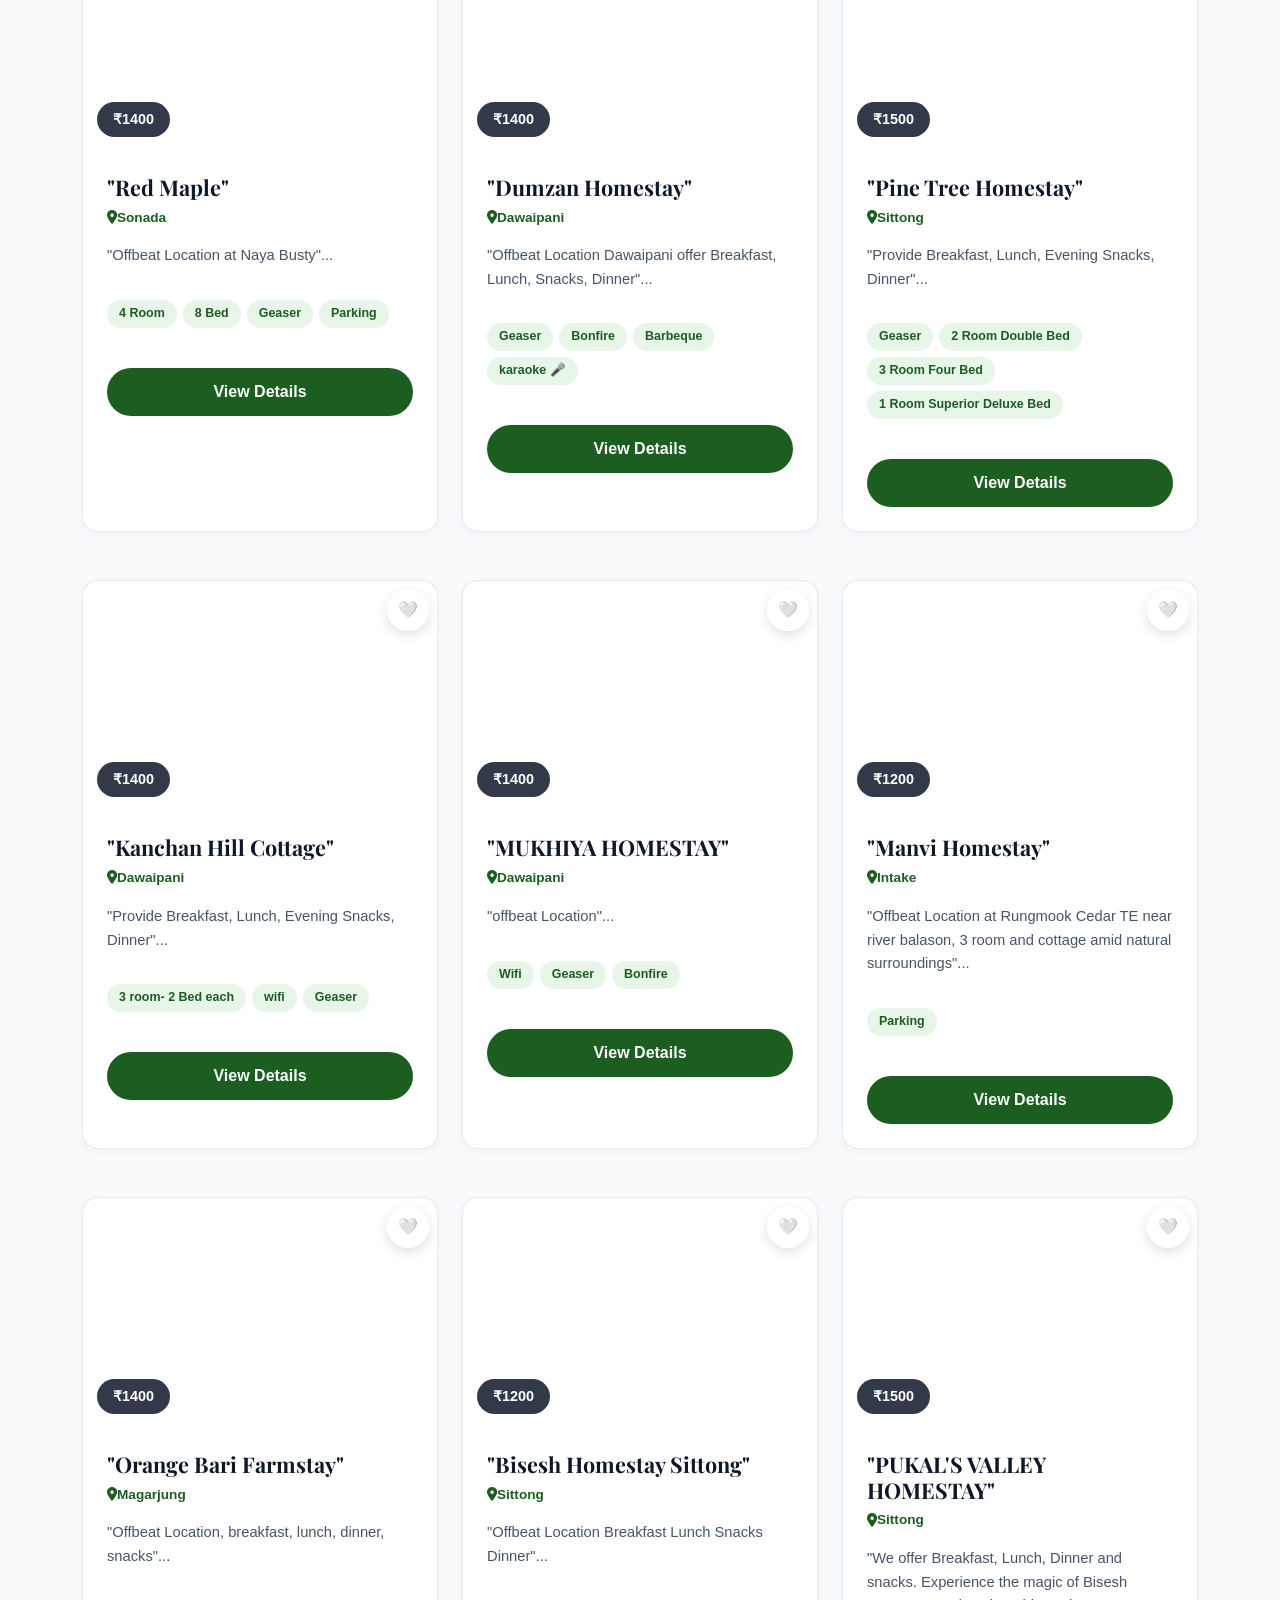
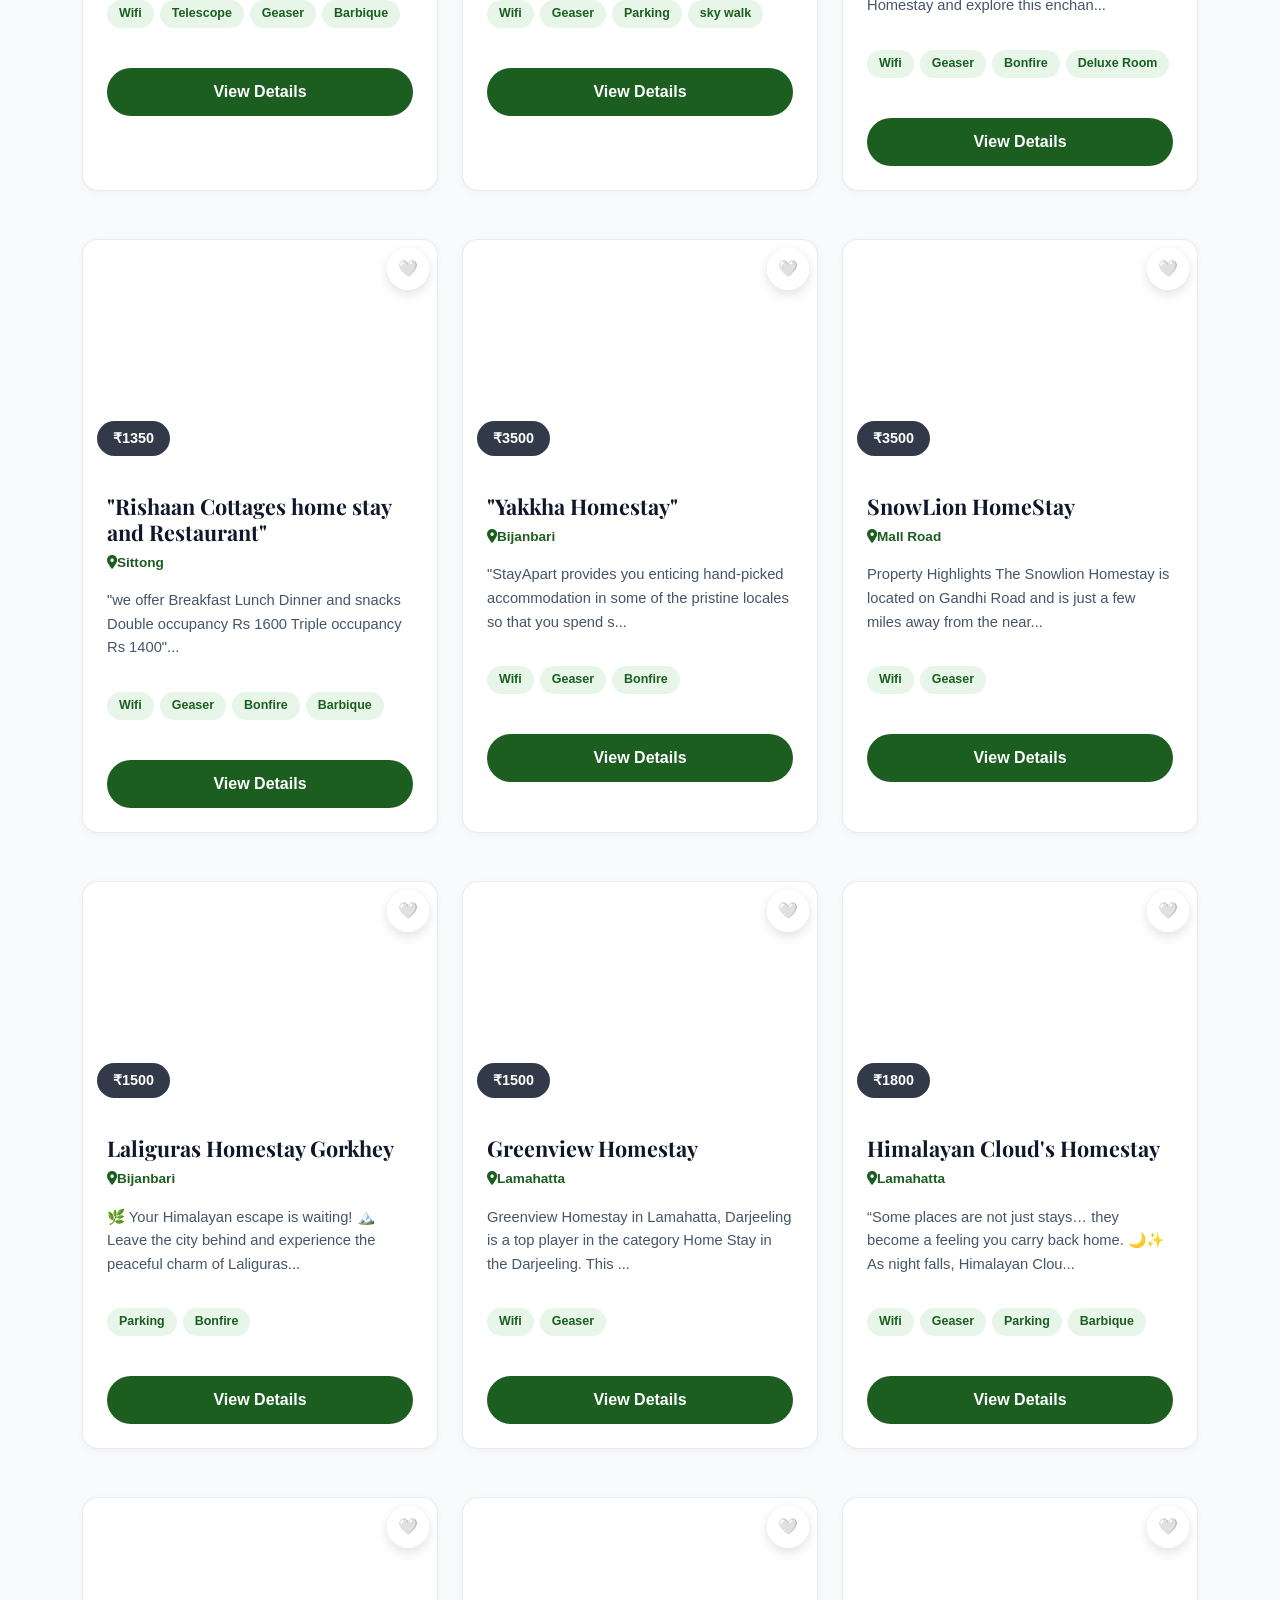
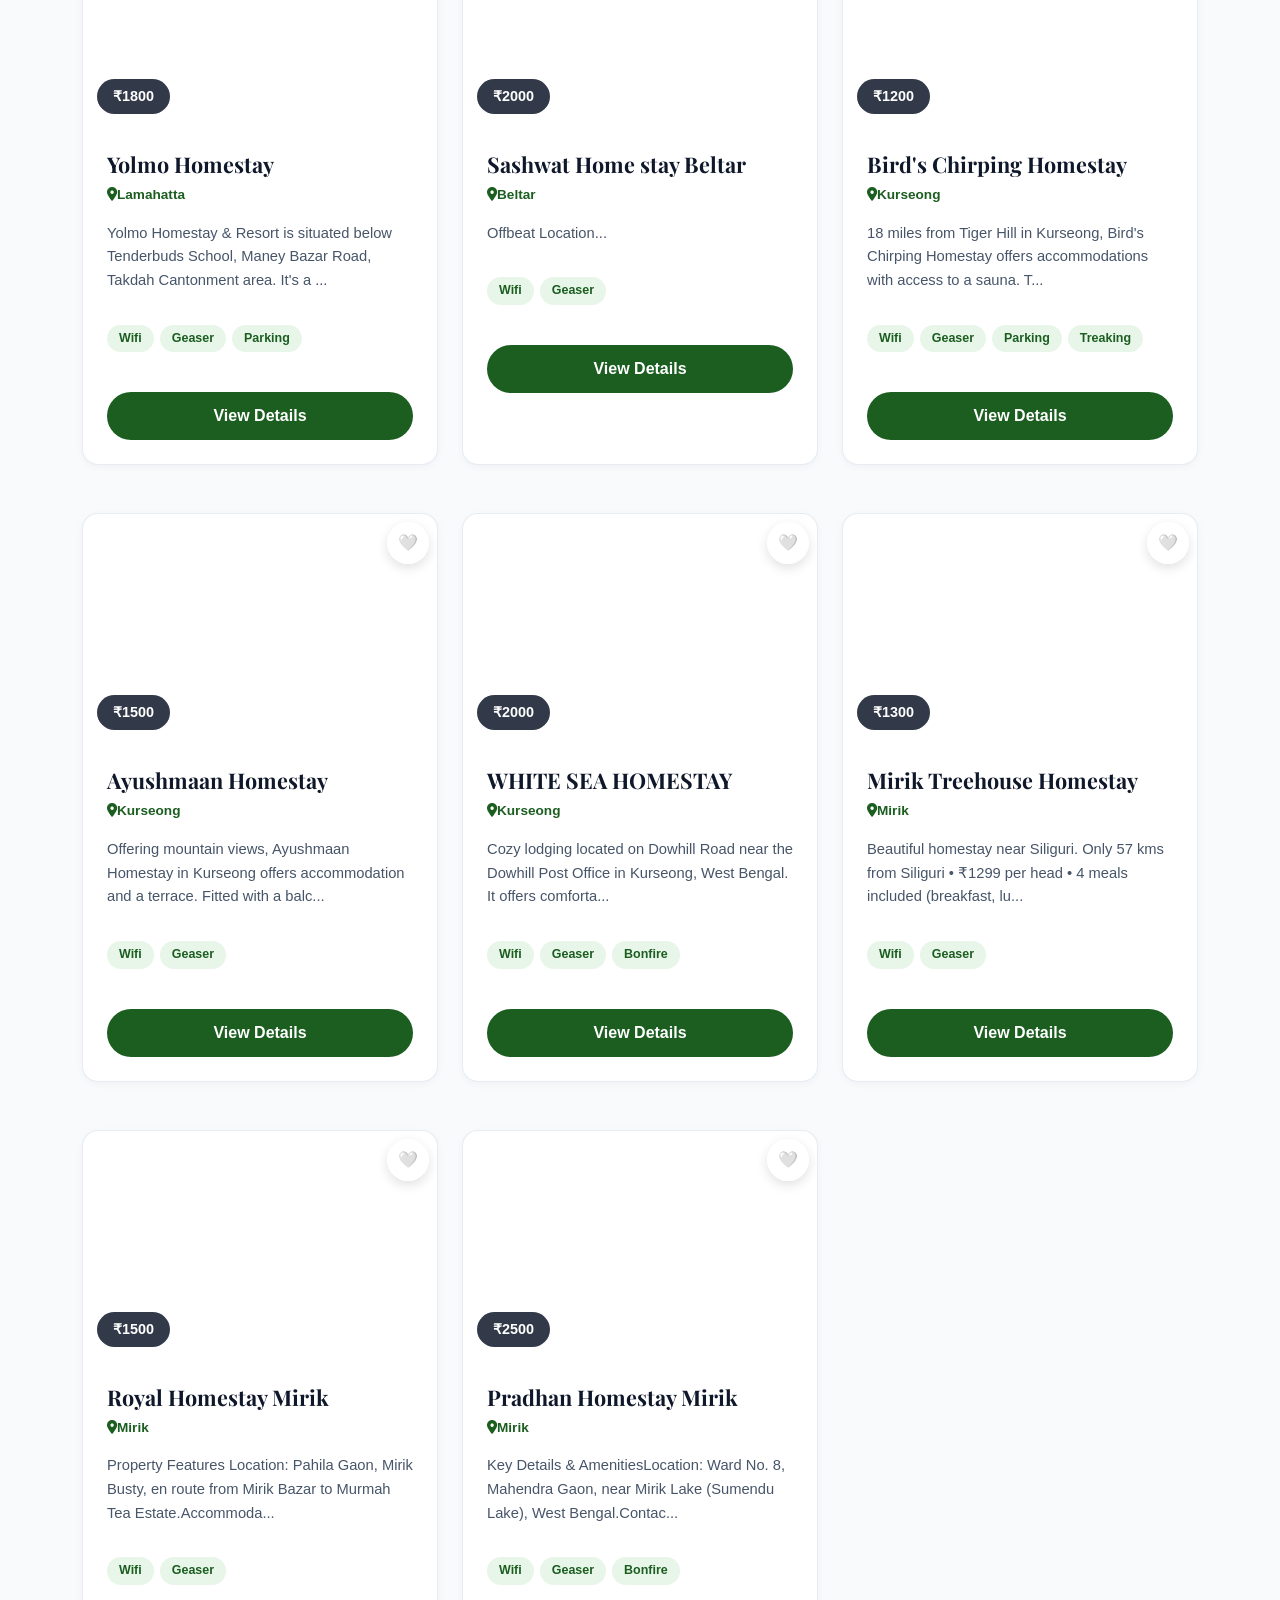
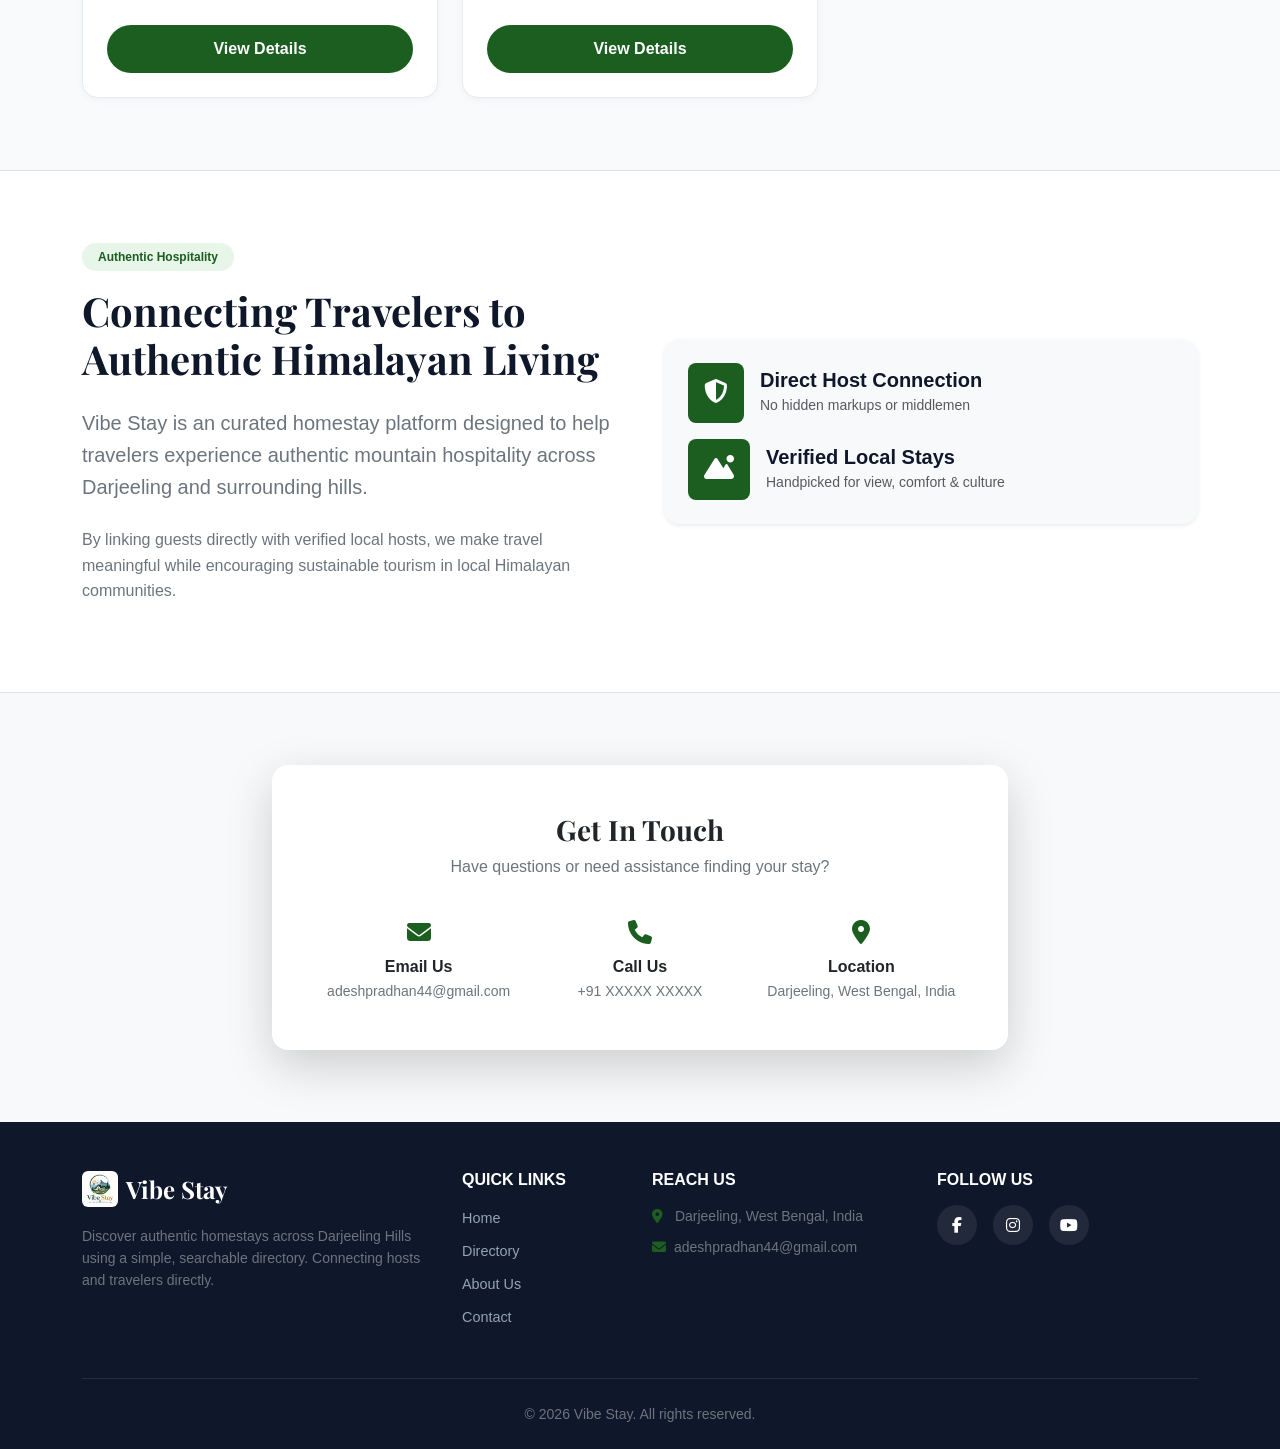
==== commit fea72377: "Update index.html" ====
--- a/index.html
+++ b/index.html
@@ -127,6 +127,22 @@
                             Explore verified local stays in Darjeeling, Sonada, Kurseong, Mirik, Takdah, Lamahatta, Lepchajagat & beyond.
                         </p>
 
+                        <section class="recent-locations" aria-labelledby="recent-locations-title">
+  <h2 id="recent-locations-title">Recently Added Homestays</h2>
+  <p>
+    Explore homestays by location:
+    <a href="kurseong-homestays.html">Kurseong</a> ·
+    <a href="jorebunglow-homestays.html">Jorebunglow</a> ·
+    <a href="mirik-homestays.html">Mirik</a> ·
+    <a href="rangli-rangliot-homestays.html">Rangli Rangliot</a> ·
+    <a href="pulbazar-homestays.html">Pulbazar</a> ·
+    <a href="lodhoma-homestays.html">Lodhoma</a> ·
+    <a href="sukhiapokhari-homestays.html">Sukhiapokhari</a> ·
+    <a href="kharibari-homestays.html">Kharibari</a> ·
+    <a href="naxalbari-homestays.html">Naxalbari</a>
+  </p>
+                        </section>
+
                         <!-- Search Box -->
                         <div class="search-box">
                             <div class="search-card p-2 p-md-3">
